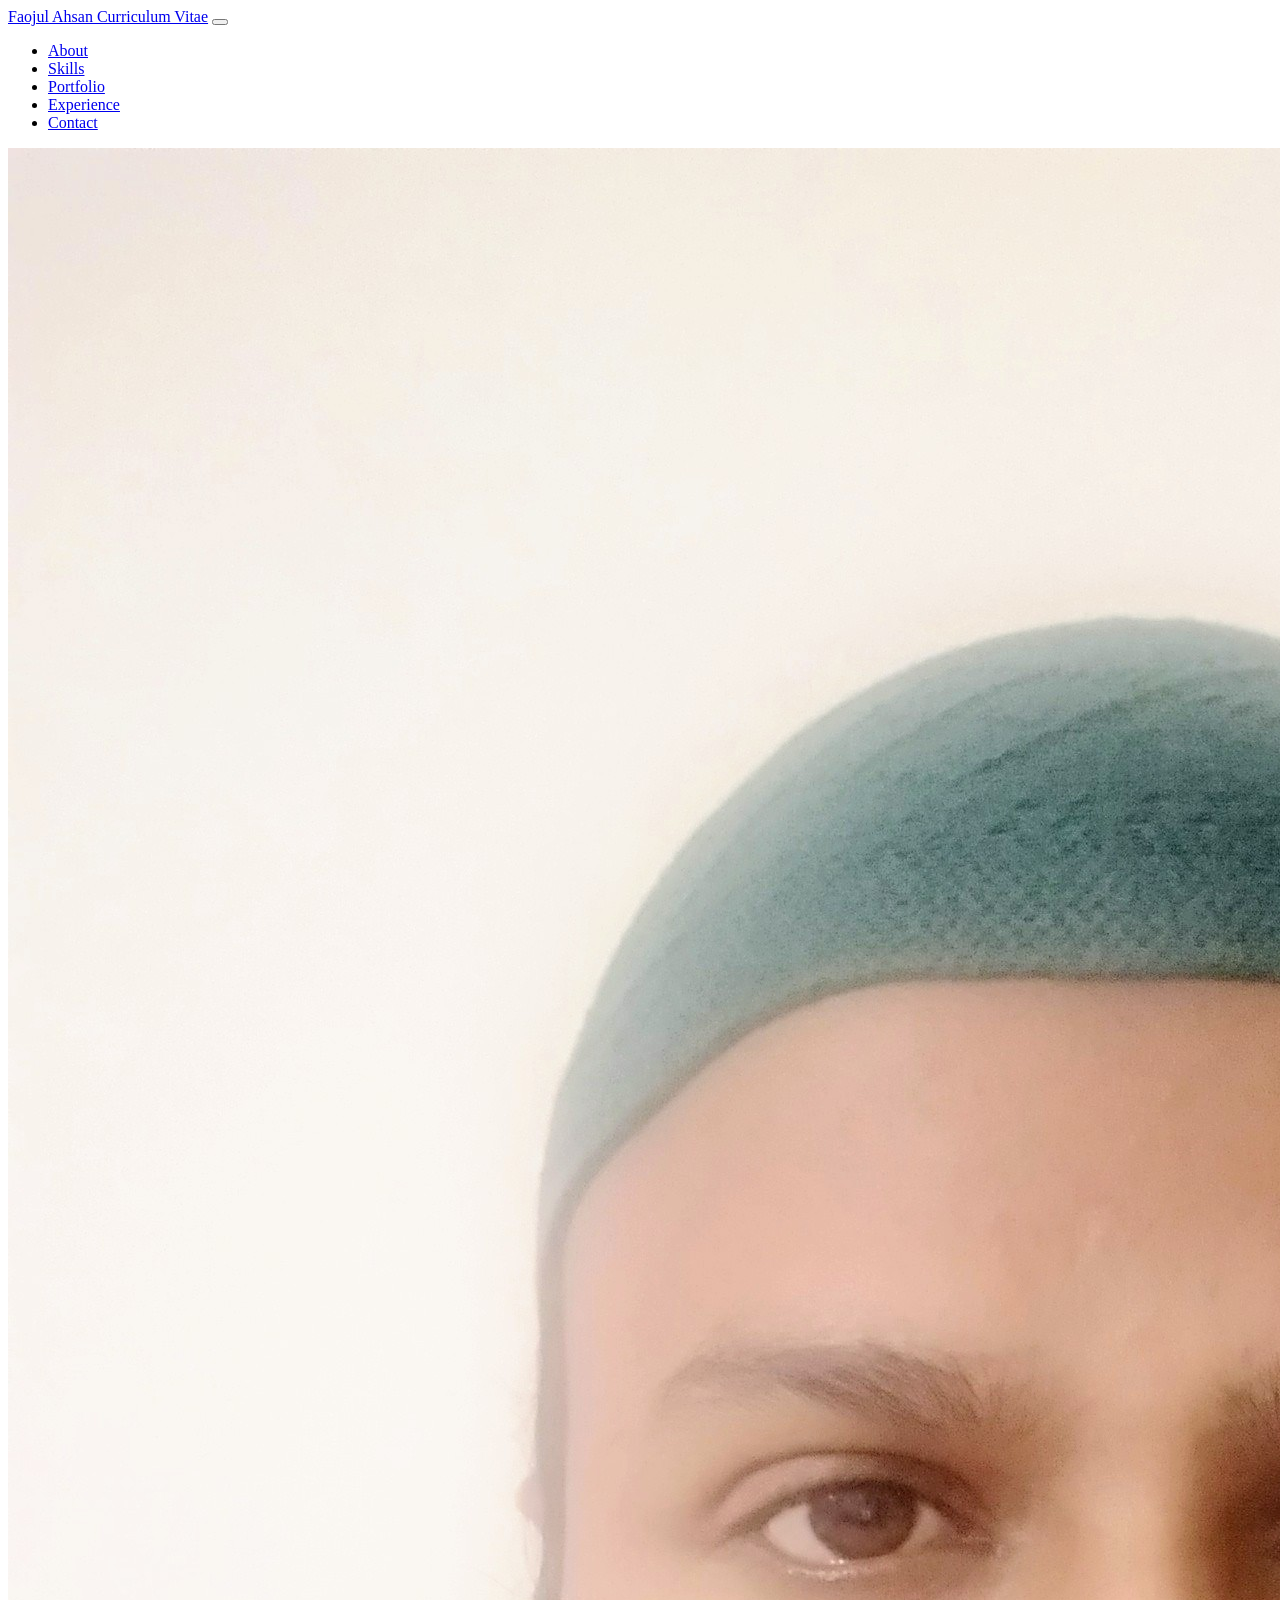
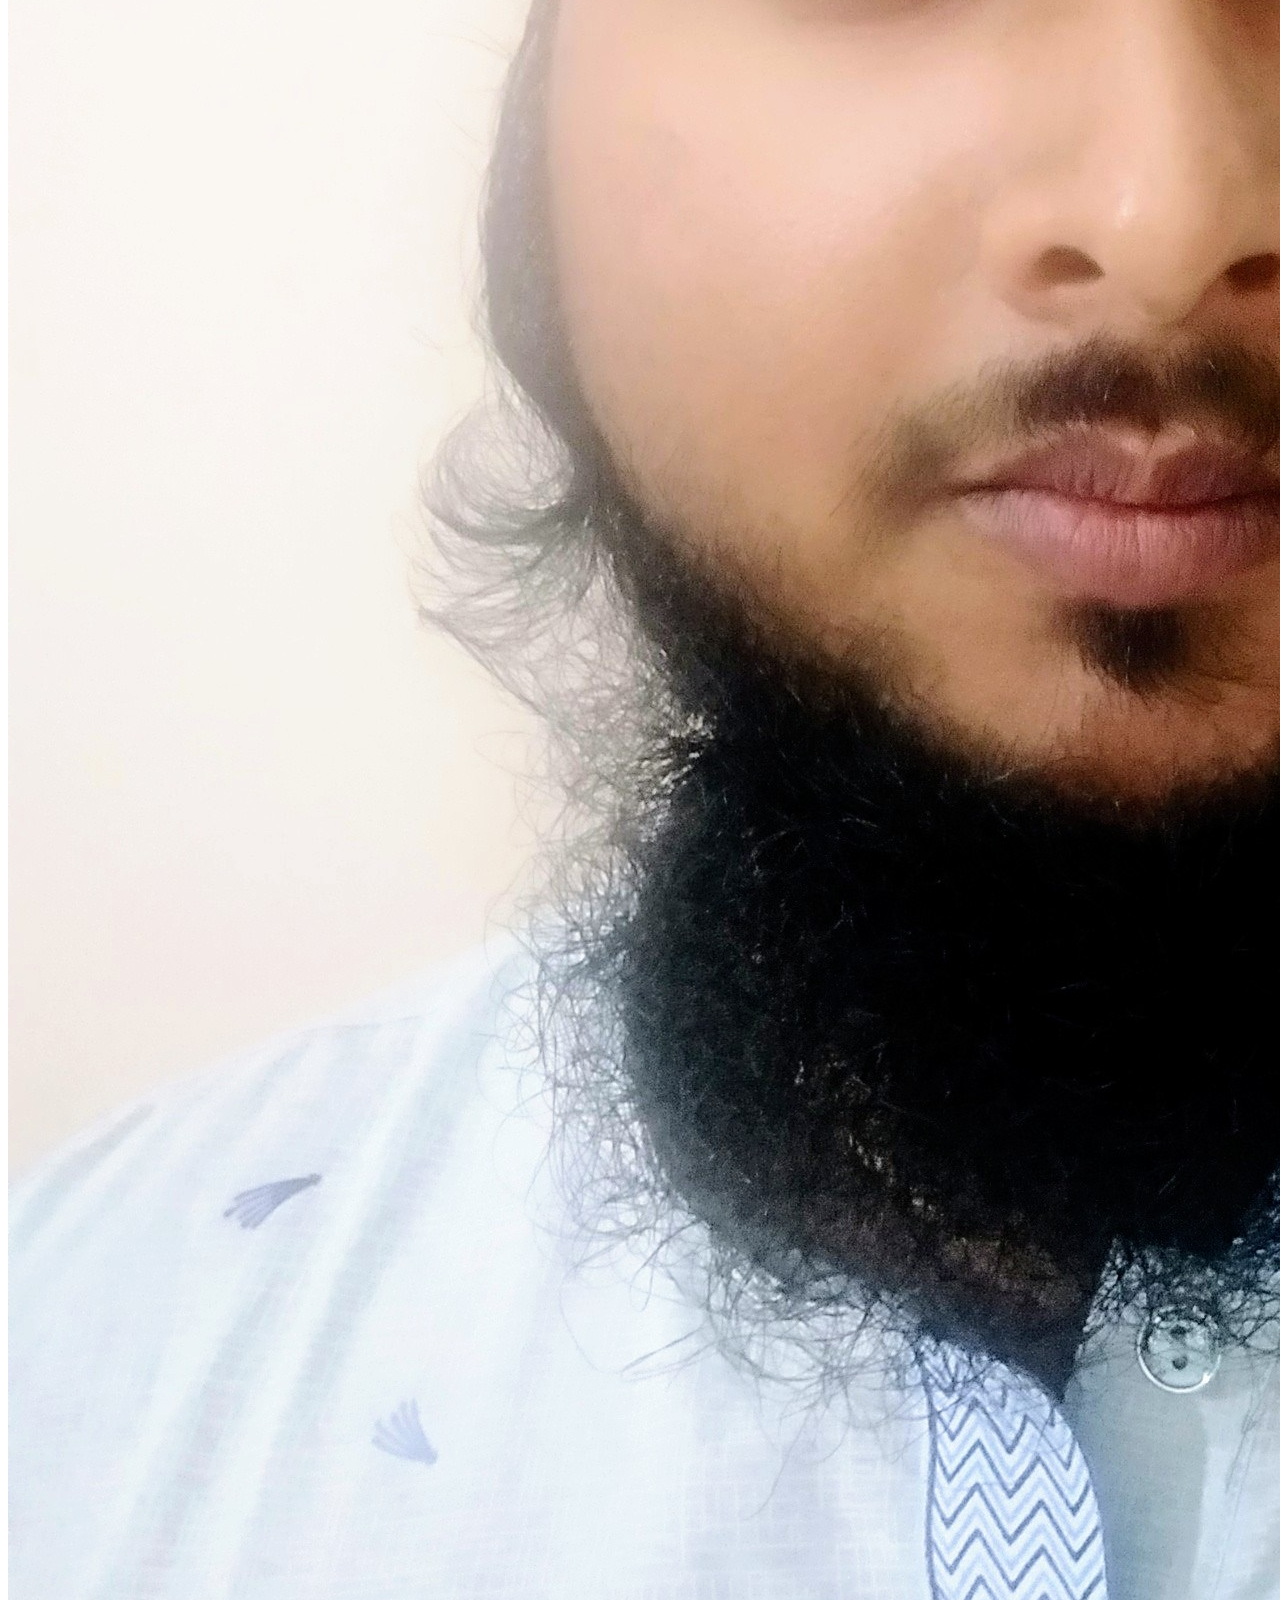
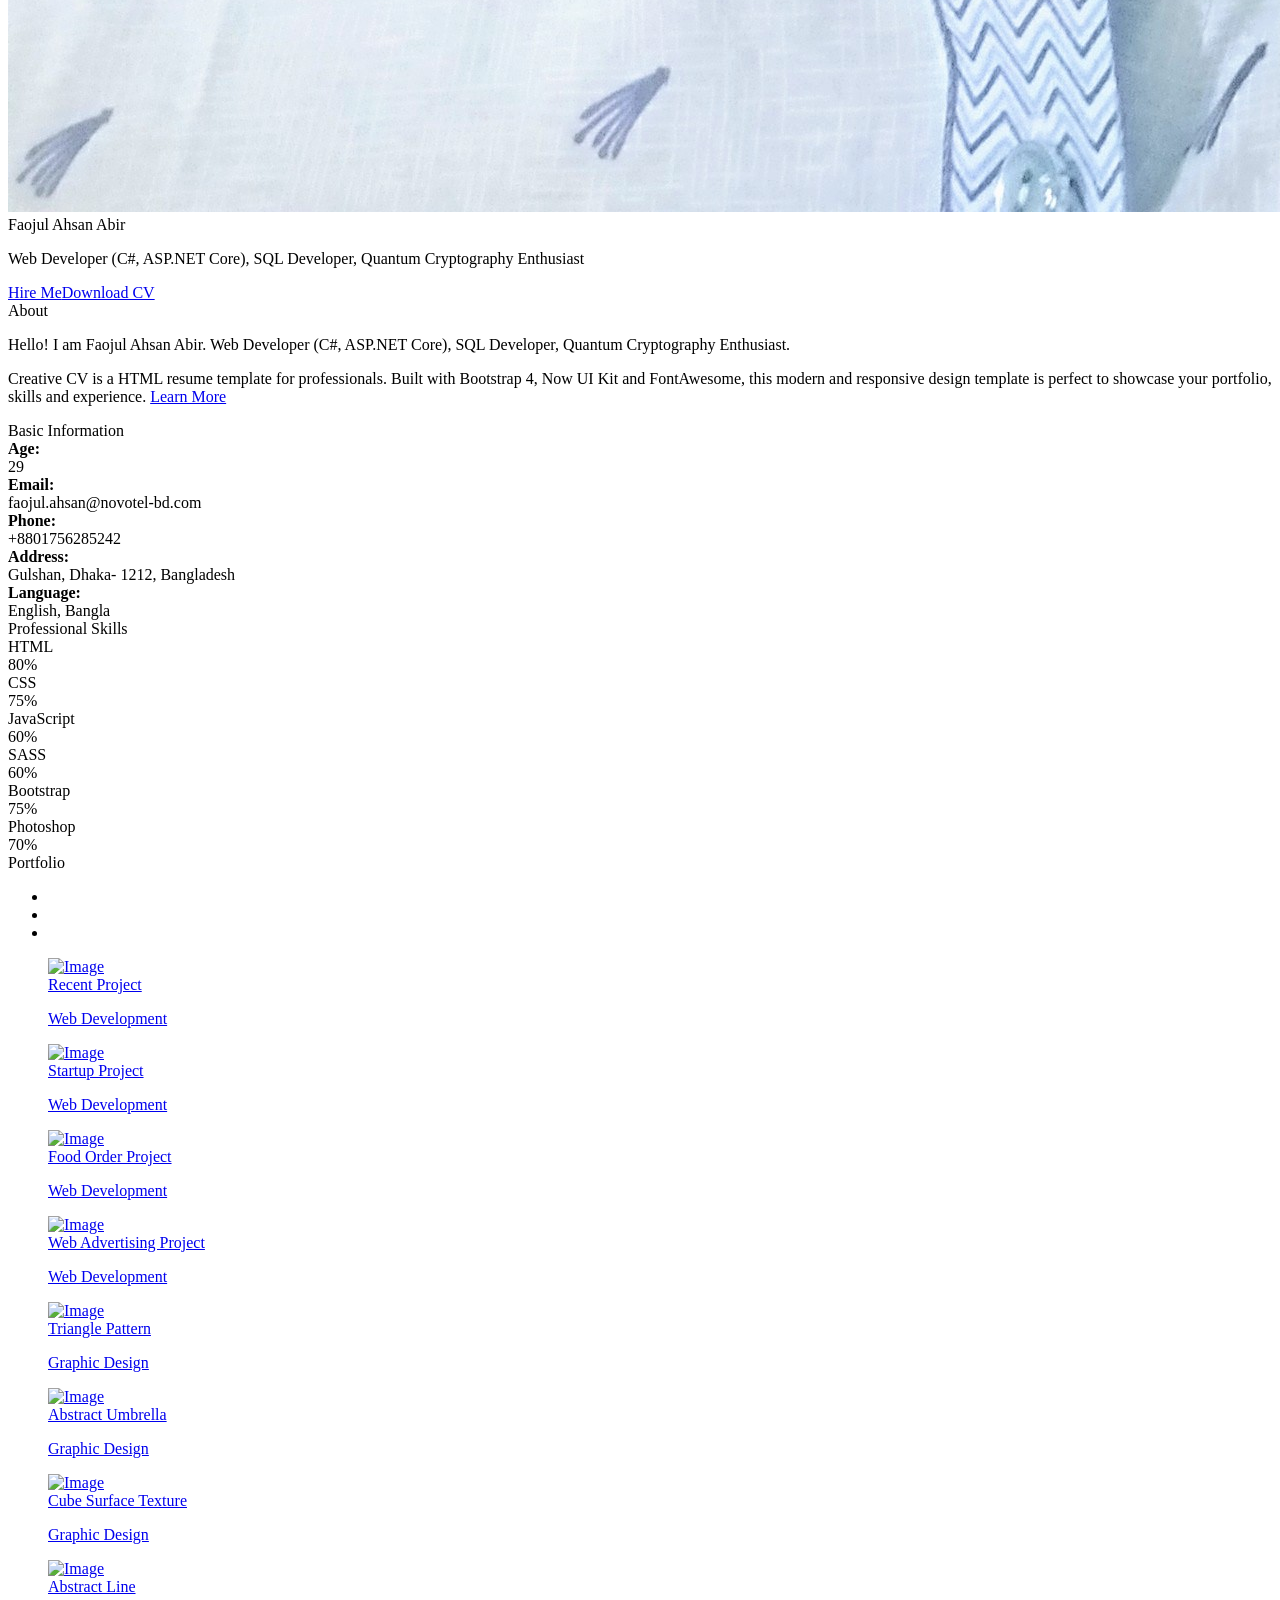
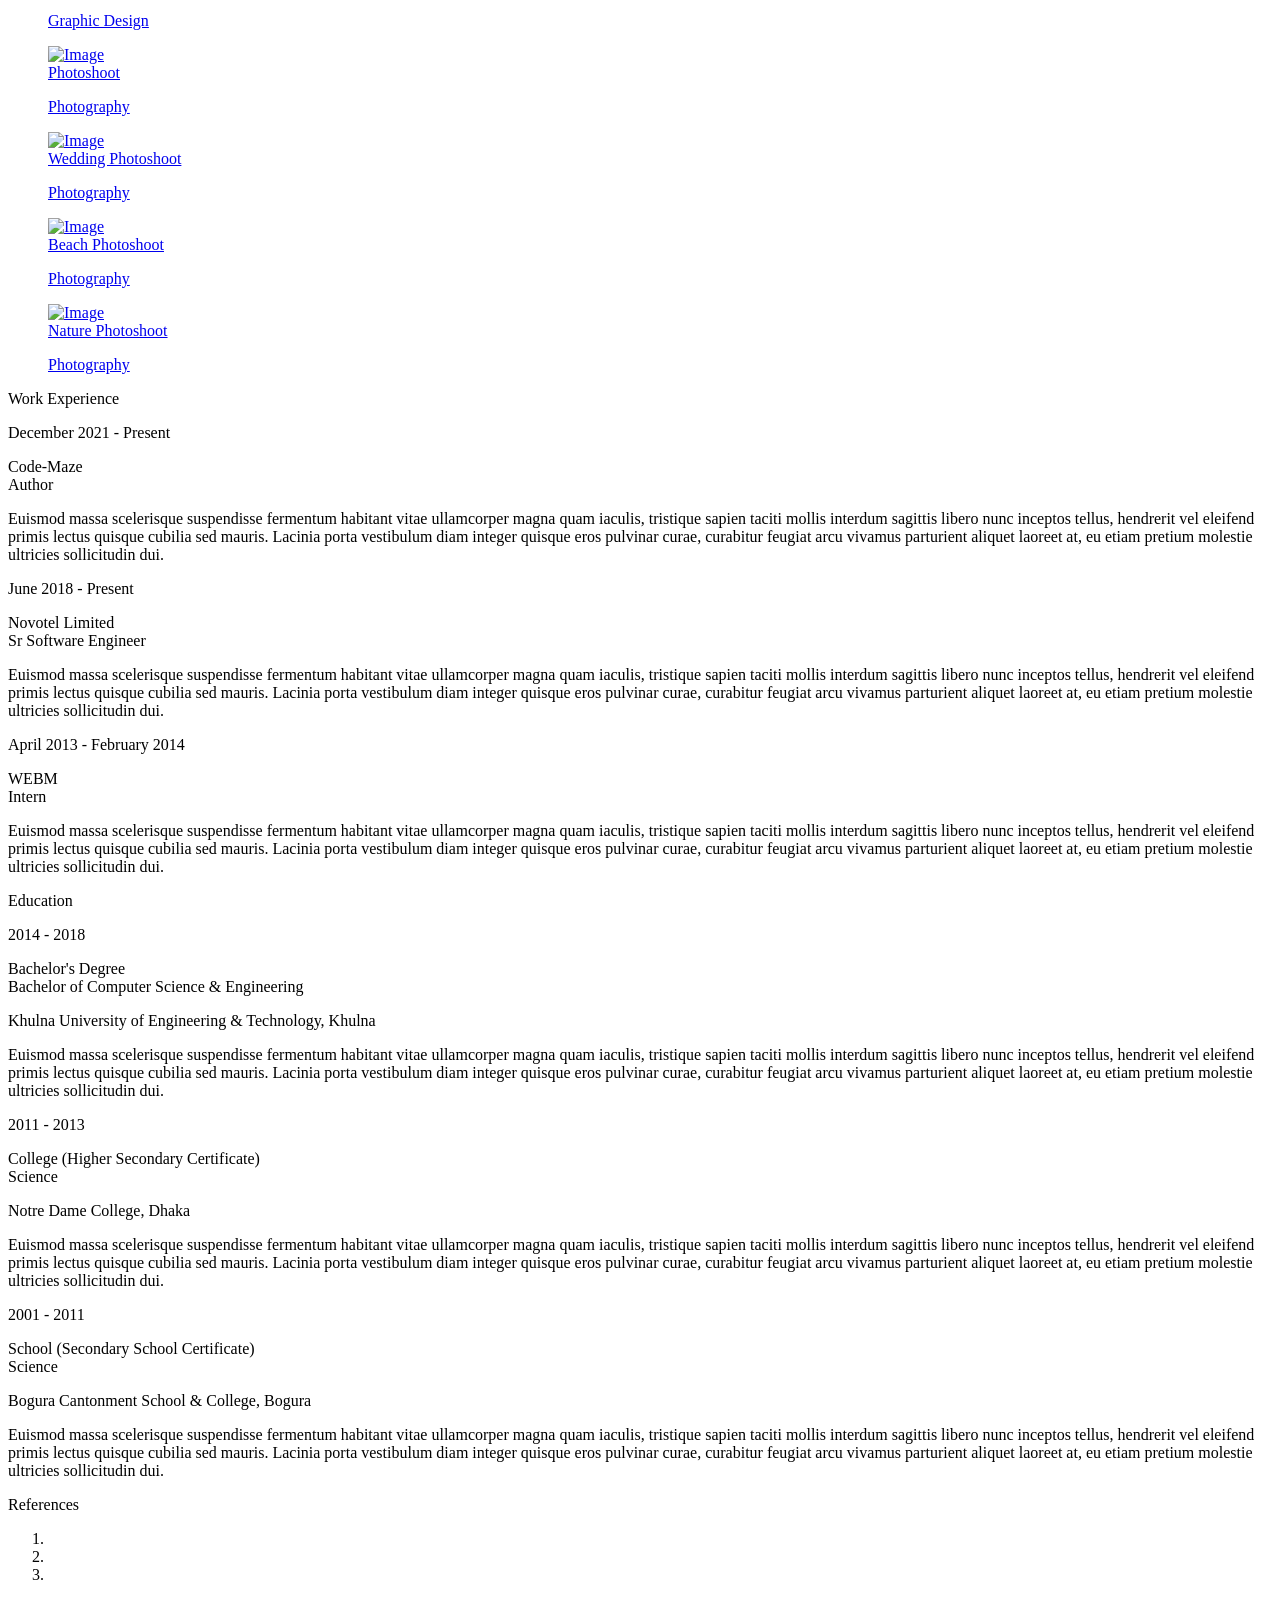
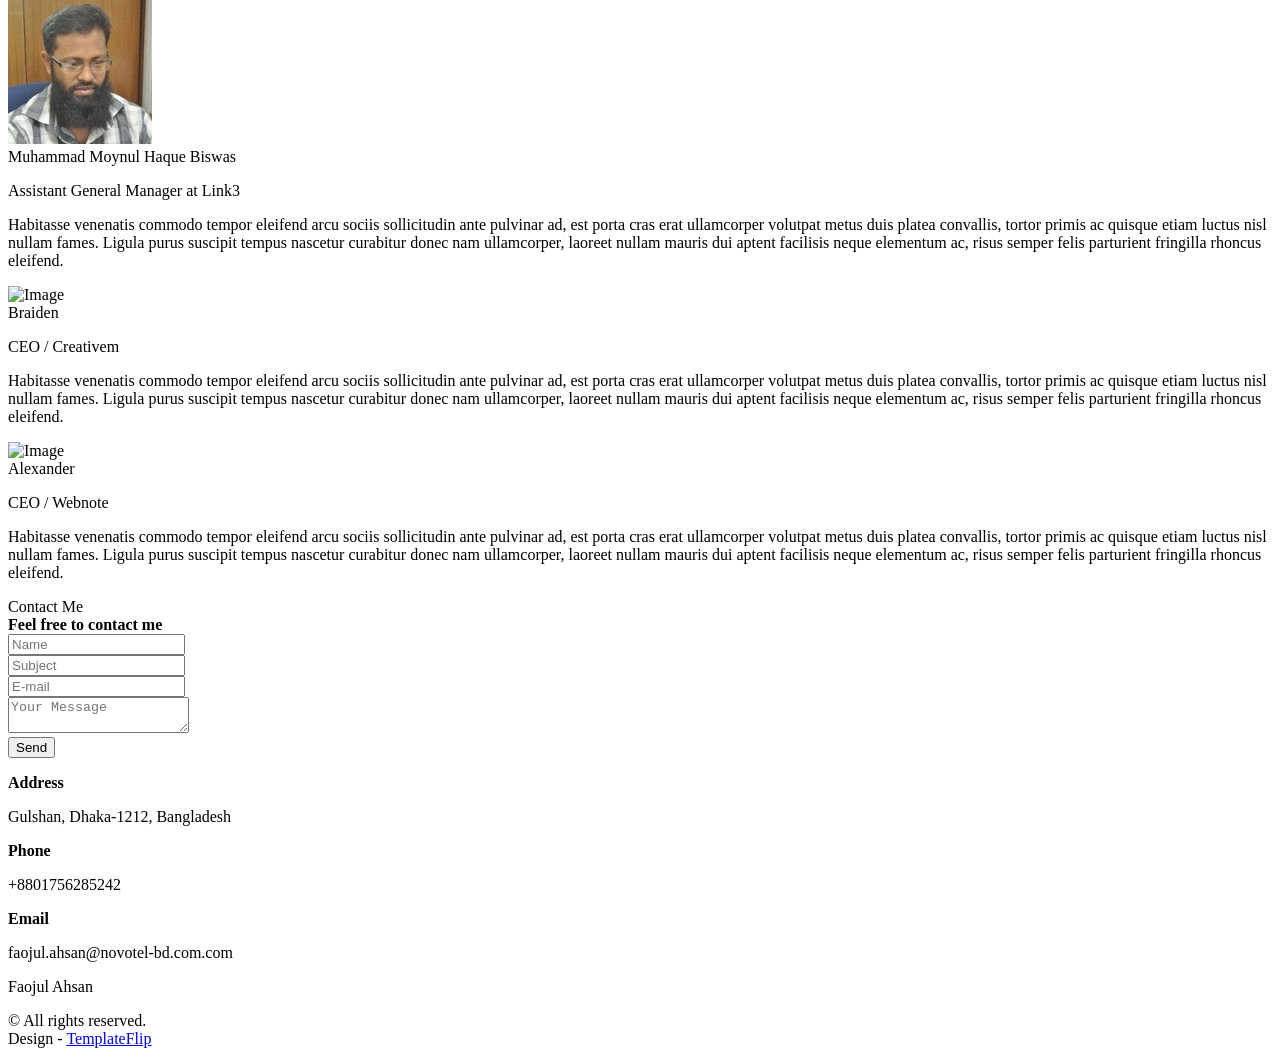
==== index.html @ daad3933 "initial Commit for portfolio" ====
<!DOCTYPE html>
<html lang="en-US">
  <head>
    <meta charset="UTF-8">
    <meta http-equiv="X-UA-Compatible" content="IE=edge">
    <meta name="viewport" content="width=device-width, initial-scale=1">
    <title>Creative CV</title>
    <link href="https://fonts.googleapis.com/css?family=Montserrat:400,700,200" rel="stylesheet">
    <link href="https://maxcdn.bootstrapcdn.com/font-awesome/latest/css/font-awesome.min.css" rel="stylesheet">
    <link href="css/aos.css?ver=1.1.0" rel="stylesheet">
    <link href="css/bootstrap.min.css?ver=1.1.0" rel="stylesheet">
    <link href="css/main.css?ver=1.1.0" rel="stylesheet">
    <noscript>
      <style type="text/css">
        [data-aos] {
            opacity: 1 !important;
            transform: translate(0) scale(1) !important;
        }
      </style>
    </noscript>
  </head>
  <body id="top">
    <header>
      <div class="profile-page sidebar-collapse">
        <nav class="navbar navbar-expand-lg fixed-top navbar-transparent bg-primary" color-on-scroll="400">
          <div class="container">
            <div class="navbar-translate"><a class="navbar-brand" href="#" rel="tooltip">Faojul Ahsan Curriculum Vitae</a>
              <button class="navbar-toggler navbar-toggler" type="button" data-toggle="collapse" data-target="#navigation" aria-controls="navigation" aria-expanded="false" aria-label="Toggle navigation"><span class="navbar-toggler-bar bar1"></span><span class="navbar-toggler-bar bar2"></span><span class="navbar-toggler-bar bar3"></span></button>
            </div>
            <div class="collapse navbar-collapse justify-content-end" id="navigation">
              <ul class="navbar-nav">
                <li class="nav-item"><a class="nav-link smooth-scroll" href="#about">About</a></li>
                <li class="nav-item"><a class="nav-link smooth-scroll" href="#skill">Skills</a></li>
                <li class="nav-item"><a class="nav-link smooth-scroll" href="#portfolio">Portfolio</a></li>
                <li class="nav-item"><a class="nav-link smooth-scroll" href="#experience">Experience</a></li>
                <li class="nav-item"><a class="nav-link smooth-scroll" href="#contact">Contact</a></li>
              </ul>
            </div>
          </div>
        </nav>
      </div>
    </header>
    <div class="page-content">
      <div>
<div class="profile-page">
  <div class="wrapper">
    <div class="page-header page-header-small" filter-color="green">
      <div class="page-header-image" data-parallax="true" style="background-image: url('images/cc-bg-1.jpg')"></div>
      <div class="container">
        <div class="content-center">
          <div class="cc-profile-image"><a href="#"><img src="images/FaojulAhsan.jpg" alt="Image"/></a></div>
          <div class="h2 title">Faojul Ahsan Abir</div>
          <p class="category text-white">Web Developer (C#, ASP.NET Core), SQL Developer, Quantum Cryptography Enthusiast</p><a class="btn btn-primary smooth-scroll mr-2" href="#contact" data-aos="zoom-in" data-aos-anchor="data-aos-anchor">Hire Me</a><a class="btn btn-primary" href="#" data-aos="zoom-in" data-aos-anchor="data-aos-anchor">Download CV</a>
        </div>
      </div>
      <div class="section">
        <div class="container">
          <div class="button-container"><a class="btn btn-default btn-round btn-lg btn-icon" href="#" rel="tooltip" title="Follow me on Facebook"><i class="fa fa-facebook"></i></a><a class="btn btn-default btn-round btn-lg btn-icon" href="#" rel="tooltip" title="Follow me on Twitter"><i class="fa fa-twitter"></i></a><a class="btn btn-default btn-round btn-lg btn-icon" href="#" rel="tooltip" title="Follow me on Google+"><i class="fa fa-google-plus"></i></a><a class="btn btn-default btn-round btn-lg btn-icon" href="#" rel="tooltip" title="Follow me on Instagram"><i class="fa fa-instagram"></i></a></div>
        </div>
      </div>
    </div>
  </div>
</div>
<div class="section" id="about">
  <div class="container">
    <div class="card" data-aos="fade-up" data-aos-offset="10">
      <div class="row">
        <div class="col-lg-6 col-md-12">
          <div class="card-body">
            <div class="h4 mt-0 title">About</div>
            <p>Hello! I am Faojul Ahsan Abir. Web Developer (C#, ASP.NET Core), SQL Developer, Quantum Cryptography Enthusiast.</p>
            <p>Creative CV is a HTML resume template for professionals. Built with Bootstrap 4, Now UI Kit and FontAwesome, this modern and responsive design template is perfect to showcase your portfolio, skills and experience. <a href="https://templateflip.com/templates/creative-cv/" target="_blank">Learn More</a></p>
          </div>
        </div>
        <div class="col-lg-6 col-md-12">
          <div class="card-body">
            <div class="h4 mt-0 title">Basic Information</div>
            <div class="row">
              <div class="col-sm-4"><strong class="text-uppercase">Age:</strong></div>
              <div class="col-sm-8">29</div>
            </div>
            <div class="row mt-3">
              <div class="col-sm-4"><strong class="text-uppercase">Email:</strong></div>
              <div class="col-sm-8">faojul.ahsan@novotel-bd.com</div>
            </div>
            <div class="row mt-3">
              <div class="col-sm-4"><strong class="text-uppercase">Phone:</strong></div>
              <div class="col-sm-8">+8801756285242</div>
            </div>
            <div class="row mt-3">
              <div class="col-sm-4"><strong class="text-uppercase">Address:</strong></div>
              <div class="col-sm-8">Gulshan, Dhaka- 1212, Bangladesh</div>
            </div>
            <div class="row mt-3">
              <div class="col-sm-4"><strong class="text-uppercase">Language:</strong></div>
              <div class="col-sm-8">English, Bangla</div>
            </div>
          </div>
        </div>
      </div>
    </div>
  </div>
</div>
<div class="section" id="skill">
  <div class="container">
    <div class="h4 text-center mb-4 title">Professional Skills</div>
    <div class="card" data-aos="fade-up" data-aos-anchor-placement="top-bottom">
      <div class="card-body">
        <div class="row">
          <div class="col-md-6">
            <div class="progress-container progress-primary"><span class="progress-badge">HTML</span>
              <div class="progress">
                <div class="progress-bar progress-bar-primary" data-aos="progress-full" data-aos-offset="10" data-aos-duration="2000" role="progressbar" aria-valuenow="60" aria-valuemin="0" aria-valuemax="100" style="width: 80%;"></div><span class="progress-value">80%</span>
              </div>
            </div>
          </div>
          <div class="col-md-6">
            <div class="progress-container progress-primary"><span class="progress-badge">CSS</span>
              <div class="progress">
                <div class="progress-bar progress-bar-primary" data-aos="progress-full" data-aos-offset="10" data-aos-duration="2000" role="progressbar" aria-valuenow="60" aria-valuemin="0" aria-valuemax="100" style="width: 75%;"></div><span class="progress-value">75%</span>
              </div>
            </div>
          </div>
        </div>
        <div class="row">
          <div class="col-md-6">
            <div class="progress-container progress-primary"><span class="progress-badge">JavaScript</span>
              <div class="progress">
                <div class="progress-bar progress-bar-primary" data-aos="progress-full" data-aos-offset="10" data-aos-duration="2000" role="progressbar" aria-valuenow="60" aria-valuemin="0" aria-valuemax="100" style="width: 60%;"></div><span class="progress-value">60%</span>
              </div>
            </div>
          </div>
          <div class="col-md-6">
            <div class="progress-container progress-primary"><span class="progress-badge">SASS</span>
              <div class="progress">
                <div class="progress-bar progress-bar-primary" data-aos="progress-full" data-aos-offset="10" data-aos-duration="2000" role="progressbar" aria-valuenow="60" aria-valuemin="0" aria-valuemax="100" style="width: 60%;"></div><span class="progress-value">60%</span>
              </div>
            </div>
          </div>
        </div>
        <div class="row">
          <div class="col-md-6">
            <div class="progress-container progress-primary"><span class="progress-badge">Bootstrap</span>
              <div class="progress">
                <div class="progress-bar progress-bar-primary" data-aos="progress-full" data-aos-offset="10" data-aos-duration="2000" role="progressbar" aria-valuenow="60" aria-valuemin="0" aria-valuemax="100" style="width: 75%;"></div><span class="progress-value">75%</span>
              </div>
            </div>
          </div>
          <div class="col-md-6">
            <div class="progress-container progress-primary"><span class="progress-badge">Photoshop</span>
              <div class="progress">
                <div class="progress-bar progress-bar-primary" data-aos="progress-full" data-aos-offset="10" data-aos-duration="2000" role="progressbar" aria-valuenow="60" aria-valuemin="0" aria-valuemax="100" style="width: 70%;"></div><span class="progress-value">70%</span>
              </div>
            </div>
          </div>
        </div>
      </div>
    </div>
  </div>
</div>
<div class="section" id="portfolio">
  <div class="container">
    <div class="row">
      <div class="col-md-6 ml-auto mr-auto">
        <div class="h4 text-center mb-4 title">Portfolio</div>
        <div class="nav-align-center">
          <ul class="nav nav-pills nav-pills-primary" role="tablist">
            <li class="nav-item"><a class="nav-link active" data-toggle="tab" href="#web-development" role="tablist"><i class="fa fa-laptop" aria-hidden="true"></i></a></li>
            <li class="nav-item"><a class="nav-link" data-toggle="tab" href="#graphic-design" role="tablist"><i class="fa fa-picture-o" aria-hidden="true"></i></a></li>
            <li class="nav-item"><a class="nav-link" data-toggle="tab" href="#Photography" role="tablist"><i class="fa fa-camera" aria-hidden="true"></i></a></li>
          </ul>
        </div>
      </div>
    </div>
    <div class="tab-content gallery mt-5">
      <div class="tab-pane active" id="web-development">
        <div class="ml-auto mr-auto">
          <div class="row">
            <div class="col-md-6">
              <div class="cc-porfolio-image img-raised" data-aos="fade-up" data-aos-anchor-placement="top-bottom"><a href="#web-development">
                  <figure class="cc-effect"><img src="images/project-1.jpg" alt="Image"/>
                    <figcaption>
                      <div class="h4">Recent Project</div>
                      <p>Web Development</p>
                    </figcaption>
                  </figure></a></div>
              <div class="cc-porfolio-image img-raised" data-aos="fade-up" data-aos-anchor-placement="top-bottom"><a href="#web-development">
                  <figure class="cc-effect"><img src="images/project-2.jpg" alt="Image"/>
                    <figcaption>
                      <div class="h4">Startup Project</div>
                      <p>Web Development</p>
                    </figcaption>
                  </figure></a></div>
            </div>
            <div class="col-md-6">
              <div class="cc-porfolio-image img-raised" data-aos="fade-up" data-aos-anchor-placement="top-bottom"><a href="#web-development">
                  <figure class="cc-effect"><img src="images/project-3.jpg" alt="Image"/>
                    <figcaption>
                      <div class="h4">Food Order Project</div>
                      <p>Web Development</p>
                    </figcaption>
                  </figure></a></div>
              <div class="cc-porfolio-image img-raised" data-aos="fade-up" data-aos-anchor-placement="top-bottom"><a href="#web-development">
                  <figure class="cc-effect"><img src="images/project-4.jpg" alt="Image"/>
                    <figcaption>
                      <div class="h4">Web Advertising Project</div>
                      <p>Web Development</p>
                    </figcaption>
                  </figure></a></div>
            </div>
          </div>
        </div>
      </div>
      <div class="tab-pane" id="graphic-design" role="tabpanel">
        <div class="ml-auto mr-auto">
          <div class="row">
            <div class="col-md-6">
              <div class="cc-porfolio-image img-raised" data-aos="fade-up" data-aos-anchor-placement="top-bottom"><a href="#graphic-design">
                  <figure class="cc-effect"><img src="images/graphic-design-1.jpg" alt="Image"/>
                    <figcaption>
                      <div class="h4">Triangle Pattern</div>
                      <p>Graphic Design</p>
                    </figcaption>
                  </figure></a></div>
              <div class="cc-porfolio-image img-raised" data-aos="fade-up" data-aos-anchor-placement="top-bottom"><a href="#graphic-design">
                  <figure class="cc-effect"><img src="images/graphic-design-2.jpg" alt="Image"/>
                    <figcaption>
                      <div class="h4">Abstract Umbrella</div>
                      <p>Graphic Design</p>
                    </figcaption>
                  </figure></a></div>
            </div>
            <div class="col-md-6">
              <div class="cc-porfolio-image img-raised" data-aos="fade-up" data-aos-anchor-placement="top-bottom"><a href="#graphic-design">
                  <figure class="cc-effect"><img src="images/graphic-design-3.jpg" alt="Image"/>
                    <figcaption>
                      <div class="h4">Cube Surface Texture</div>
                      <p>Graphic Design</p>
                    </figcaption>
                  </figure></a></div>
              <div class="cc-porfolio-image img-raised" data-aos="fade-up" data-aos-anchor-placement="top-bottom"><a href="#graphic-design">
                  <figure class="cc-effect"><img src="images/graphic-design-4.jpg" alt="Image"/>
                    <figcaption>
                      <div class="h4">Abstract Line</div>
                      <p>Graphic Design</p>
                    </figcaption>
                  </figure></a></div>
            </div>
          </div>
        </div>
      </div>
      <div class="tab-pane" id="Photography" role="tabpanel">
        <div class="ml-auto mr-auto">
          <div class="row">
            <div class="col-md-6">
              <div class="cc-porfolio-image img-raised" data-aos="fade-up" data-aos-anchor-placement="top-bottom"><a href="#Photography">
                  <figure class="cc-effect"><img src="images/photography-1.jpg" alt="Image"/>
                    <figcaption>
                      <div class="h4">Photoshoot</div>
                      <p>Photography</p>
                    </figcaption>
                  </figure></a></div>
              <div class="cc-porfolio-image img-raised" data-aos="fade-up" data-aos-anchor-placement="top-bottom"><a href="#Photography">
                  <figure class="cc-effect"><img src="images/photography-3.jpg" alt="Image"/>
                    <figcaption>
                      <div class="h4">Wedding Photoshoot</div>
                      <p>Photography</p>
                    </figcaption>
                  </figure></a></div>
            </div>
            <div class="col-md-6">
              <div class="cc-porfolio-image img-raised" data-aos="fade-up" data-aos-anchor-placement="top-bottom"><a href="#Photography">
                  <figure class="cc-effect"><img src="images/photography-2.jpg" alt="Image"/>
                    <figcaption>
                      <div class="h4">Beach Photoshoot</div>
                      <p>Photography</p>
                    </figcaption>
                  </figure></a></div>
              <div class="cc-porfolio-image img-raised" data-aos="fade-up" data-aos-anchor-placement="top-bottom"><a href="#Photography">
                  <figure class="cc-effect"><img src="images/photography-4.jpg" alt="Image"/>
                    <figcaption>
                      <div class="h4">Nature Photoshoot</div>
                      <p>Photography</p>
                    </figcaption>
                  </figure></a></div>
            </div>
          </div>
        </div>
      </div>
    </div>
  </div>
</div>
<div class="section" id="experience">
  <div class="container cc-experience">
    <div class="h4 text-center mb-4 title">Work Experience</div>
        <div class="card">
      <div class="row">
        <div class="col-md-3 bg-primary" data-aos="fade-right" data-aos-offset="50" data-aos-duration="500">
          <div class="card-body cc-experience-header">
            <p>December 2021 - Present</p>
            <div class="h5">Code-Maze</div>
          </div>
        </div>
        <div class="col-md-9" data-aos="fade-left" data-aos-offset="50" data-aos-duration="500">
          <div class="card-body">
            <div class="h5">Author</div>
            <p>Euismod massa scelerisque suspendisse fermentum habitant vitae ullamcorper magna quam iaculis, tristique sapien taciti mollis interdum sagittis libero nunc inceptos tellus, hendrerit vel eleifend primis lectus quisque cubilia sed mauris. Lacinia porta vestibulum diam integer quisque eros pulvinar curae, curabitur feugiat arcu vivamus parturient aliquet laoreet at, eu etiam pretium molestie ultricies sollicitudin dui.</p>
          </div>
        </div>
      </div>
    </div>
    <div class="card">
      <div class="row">
        <div class="col-md-3 bg-primary" data-aos="fade-right" data-aos-offset="50" data-aos-duration="500">
          <div class="card-body cc-experience-header">
            <p>June 2018 - Present</p>
            <div class="h5">Novotel Limited</div>
          </div>
        </div>
        <div class="col-md-9" data-aos="fade-left" data-aos-offset="50" data-aos-duration="500">
          <div class="card-body">
            <div class="h5">Sr Software Engineer</div>
            <p>Euismod massa scelerisque suspendisse fermentum habitant vitae ullamcorper magna quam iaculis, tristique sapien taciti mollis interdum sagittis libero nunc inceptos tellus, hendrerit vel eleifend primis lectus quisque cubilia sed mauris. Lacinia porta vestibulum diam integer quisque eros pulvinar curae, curabitur feugiat arcu vivamus parturient aliquet laoreet at, eu etiam pretium molestie ultricies sollicitudin dui.</p>
          </div>
        </div>
      </div>
    </div>
    <div class="card">
      <div class="row">
        <div class="col-md-3 bg-primary" data-aos="fade-right" data-aos-offset="50" data-aos-duration="500">
          <div class="card-body cc-experience-header">
            <p>April 2013 - February 2014</p>
            <div class="h5">WEBM</div>
          </div>
        </div>
        <div class="col-md-9" data-aos="fade-left" data-aos-offset="50" data-aos-duration="500">
          <div class="card-body">
            <div class="h5">Intern</div>
            <p>Euismod massa scelerisque suspendisse fermentum habitant vitae ullamcorper magna quam iaculis, tristique sapien taciti mollis interdum sagittis libero nunc inceptos tellus, hendrerit vel eleifend primis lectus quisque cubilia sed mauris. Lacinia porta vestibulum diam integer quisque eros pulvinar curae, curabitur feugiat arcu vivamus parturient aliquet laoreet at, eu etiam pretium molestie ultricies sollicitudin dui.</p>
          </div>
        </div>
      </div>
    </div>
  </div>
</div>
<div class="section">
  <div class="container cc-education">
    <div class="h4 text-center mb-4 title">Education</div>
    <!-- <div class="card">
      <div class="row">
        <div class="col-md-3 bg-primary" data-aos="fade-right" data-aos-offset="50" data-aos-duration="500">
          <div class="card-body cc-education-header">
            <p>2013 - 2015</p>
            <div class="h5">Master's Degree</div>
          </div>
        </div>
        <div class="col-md-9" data-aos="fade-left" data-aos-offset="50" data-aos-duration="500">
          <div class="card-body">
            <div class="h5">Master of Information Technology</div>
            <p class="category">University of Computer Science</p>
            <p>Euismod massa scelerisque suspendisse fermentum habitant vitae ullamcorper magna quam iaculis, tristique sapien taciti mollis interdum sagittis libero nunc inceptos tellus, hendrerit vel eleifend primis lectus quisque cubilia sed mauris. Lacinia porta vestibulum diam integer quisque eros pulvinar curae, curabitur feugiat arcu vivamus parturient aliquet laoreet at, eu etiam pretium molestie ultricies sollicitudin dui.</p>
          </div>
        </div>
      </div>
    </div> -->
    <div class="card">
      <div class="row">
        <div class="col-md-3 bg-primary" data-aos="fade-right" data-aos-offset="50" data-aos-duration="500">
          <div class="card-body cc-education-header">
            <p>2014 - 2018</p>
            <div class="h5">Bachelor's Degree</div>
          </div>
        </div>
        <div class="col-md-9" data-aos="fade-left" data-aos-offset="50" data-aos-duration="500">
          <div class="card-body">
            <div class="h5">Bachelor of Computer Science & Engineering</div>
            <p class="category">Khulna University of Engineering & Technology, Khulna</p>
            <p>Euismod massa scelerisque suspendisse fermentum habitant vitae ullamcorper magna quam iaculis, tristique sapien taciti mollis interdum sagittis libero nunc inceptos tellus, hendrerit vel eleifend primis lectus quisque cubilia sed mauris. Lacinia porta vestibulum diam integer quisque eros pulvinar curae, curabitur feugiat arcu vivamus parturient aliquet laoreet at, eu etiam pretium molestie ultricies sollicitudin dui.</p>
          </div>
        </div>
      </div>
    </div>
    <div class="card">
      <div class="row">
        <div class="col-md-3 bg-primary" data-aos="fade-right" data-aos-offset="50" data-aos-duration="500">
          <div class="card-body cc-education-header">
            <p>2011 - 2013</p>
            <div class="h5">College (Higher Secondary Certificate)</div>
          </div>
        </div>
        <div class="col-md-9" data-aos="fade-left" data-aos-offset="50" data-aos-duration="500">
          <div class="card-body">
            <div class="h5">Science</div>
            <p class="category">Notre Dame College, Dhaka</p>
            <p>Euismod massa scelerisque suspendisse fermentum habitant vitae ullamcorper magna quam iaculis, tristique sapien taciti mollis interdum sagittis libero nunc inceptos tellus, hendrerit vel eleifend primis lectus quisque cubilia sed mauris. Lacinia porta vestibulum diam integer quisque eros pulvinar curae, curabitur feugiat arcu vivamus parturient aliquet laoreet at, eu etiam pretium molestie ultricies sollicitudin dui.</p>
          </div>
        </div>
      </div>
    </div>
   <div class="card">
      <div class="row">
        <div class="col-md-3 bg-primary" data-aos="fade-right" data-aos-offset="50" data-aos-duration="500">
          <div class="card-body cc-education-header">
            <p>2001 - 2011</p>
            <div class="h5">School (Secondary School Certificate)</div>
          </div>
        </div>
        <div class="col-md-9" data-aos="fade-left" data-aos-offset="50" data-aos-duration="500">
          <div class="card-body">
            <div class="h5">Science</div>
            <p class="category">Bogura Cantonment School & College, Bogura</p>
            <p>Euismod massa scelerisque suspendisse fermentum habitant vitae ullamcorper magna quam iaculis, tristique sapien taciti mollis interdum sagittis libero nunc inceptos tellus, hendrerit vel eleifend primis lectus quisque cubilia sed mauris. Lacinia porta vestibulum diam integer quisque eros pulvinar curae, curabitur feugiat arcu vivamus parturient aliquet laoreet at, eu etiam pretium molestie ultricies sollicitudin dui.</p>
          </div>
        </div>
      </div>
    </div>
</div>
</div>
<div class="section" id="reference">
  <div class="container cc-reference">
    <div class="h4 mb-4 text-center title">References</div>
    <div class="card" data-aos="zoom-in">
      <div class="carousel slide" id="cc-Indicators" data-ride="carousel">
        <ol class="carousel-indicators">
          <li class="active" data-target="#cc-Indicators" data-slide-to="0"></li>
          <li data-target="#cc-Indicators" data-slide-to="1"></li>
          <li data-target="#cc-Indicators" data-slide-to="2"></li>
        </ol>
        <div class="carousel-inner">
          <div class="carousel-item active">
            <div class="row">
              <div class="col-lg-2 col-md-3 cc-reference-header"><img src="images/moynulHaque.jpg" alt="Image"/>
                <div class="h5 pt-2">Muhammad Moynul Haque Biswas</div>
                <p class="category">Assistant General Manager at Link3</p>
              </div>
              <div class="col-lg-10 col-md-9">
                <p> Habitasse venenatis commodo tempor eleifend arcu sociis sollicitudin ante pulvinar ad, est porta cras erat ullamcorper volutpat metus duis platea convallis, tortor primis ac quisque etiam luctus nisl nullam fames. Ligula purus suscipit tempus nascetur curabitur donec nam ullamcorper, laoreet nullam mauris dui aptent facilisis neque elementum ac, risus semper felis parturient fringilla rhoncus eleifend.</p>
              </div>
            </div>
          </div>
          <div class="carousel-item">
            <div class="row">
              <div class="col-lg-2 col-md-3 cc-reference-header"><img src="images/reference-image-2.jpg" alt="Image"/>
                <div class="h5 pt-2">Braiden</div>
                <p class="category">CEO / Creativem</p>
              </div>
              <div class="col-lg-10 col-md-9">
                <p> Habitasse venenatis commodo tempor eleifend arcu sociis sollicitudin ante pulvinar ad, est porta cras erat ullamcorper volutpat metus duis platea convallis, tortor primis ac quisque etiam luctus nisl nullam fames. Ligula purus suscipit tempus nascetur curabitur donec nam ullamcorper, laoreet nullam mauris dui aptent facilisis neque elementum ac, risus semper felis parturient fringilla rhoncus eleifend.</p>
              </div>
            </div>
          </div>
          <div class="carousel-item">
            <div class="row">
              <div class="col-lg-2 col-md-3 cc-reference-header"><img src="images/reference-image-3.jpg" alt="Image"/>
                <div class="h5 pt-2">Alexander</div>
                <p class="category">CEO / Webnote</p>
              </div>
              <div class="col-lg-10 col-md-9">
                <p> Habitasse venenatis commodo tempor eleifend arcu sociis sollicitudin ante pulvinar ad, est porta cras erat ullamcorper volutpat metus duis platea convallis, tortor primis ac quisque etiam luctus nisl nullam fames. Ligula purus suscipit tempus nascetur curabitur donec nam ullamcorper, laoreet nullam mauris dui aptent facilisis neque elementum ac, risus semper felis parturient fringilla rhoncus eleifend.</p>
              </div>
            </div>
          </div>
        </div>
      </div>
    </div>
  </div>
</div>
<div class="section" id="contact">
  <div class="cc-contact-information" style="background-image: url('images/staticmap.png')">
    <div class="container">
      <div class="cc-contact">
        <div class="row">
          <div class="col-md-9">
            <div class="card mb-0" data-aos="zoom-in">
              <div class="h4 text-center title">Contact Me</div>
              <div class="row">
                <div class="col-md-6">
                  <div class="card-body">
                    <form action="https://formspree.io/faojul.ahsan@novotel-bd.com" method="POST">
                      <div class="p pb-3"><strong>Feel free to contact me </strong></div>
                      <div class="row mb-3">
                        <div class="col">
                          <div class="input-group"><span class="input-group-addon"><i class="fa fa-user-circle"></i></span>
                            <input class="form-control" type="text" name="name" placeholder="Name" required="required"/>
                          </div>
                        </div>
                      </div>
                      <div class="row mb-3">
                        <div class="col">
                          <div class="input-group"><span class="input-group-addon"><i class="fa fa-file-text"></i></span>
                            <input class="form-control" type="text" name="Subject" placeholder="Subject" required="required"/>
                          </div>
                        </div>
                      </div>
                      <div class="row mb-3">
                        <div class="col">
                          <div class="input-group"><span class="input-group-addon"><i class="fa fa-envelope"></i></span>
                            <input class="form-control" type="email" name="_replyto" placeholder="E-mail" required="required"/>
                          </div>
                        </div>
                      </div>
                      <div class="row mb-3">
                        <div class="col">
                          <div class="form-group">
                            <textarea class="form-control" name="message" placeholder="Your Message" required="required"></textarea>
                          </div>
                        </div>
                      </div>
                      <div class="row">
                        <div class="col">
                          <button class="btn btn-primary" type="submit">Send</button>
                        </div>
                      </div>
                    </form>
                  </div>
                </div>
                <div class="col-md-6">
                  <div class="card-body">
                    <p class="mb-0"><strong>Address </strong></p>
                    <p class="pb-2">Gulshan, Dhaka-1212, Bangladesh</p>
                    <p class="mb-0"><strong>Phone</strong></p>
                    <p class="pb-2">+8801756285242</p>
                    <p class="mb-0"><strong>Email</strong></p>
                    <p>faojul.ahsan@novotel-bd.com.com</p>
                  </div>
                </div>
              </div>
            </div>
          </div>
        </div>
      </div>
    </div>
  </div>
</div></div>
    </div>
    <footer class="footer">
      <div class="container text-center"><a class="cc-facebook btn btn-link" href="#"><i class="fa fa-facebook fa-2x " aria-hidden="true"></i></a><a class="cc-twitter btn btn-link " href="#"><i class="fa fa-twitter fa-2x " aria-hidden="true"></i></a><a class="cc-google-plus btn btn-link" href="#"><i class="fa fa-google-plus fa-2x" aria-hidden="true"></i></a><a class="cc-instagram btn btn-link" href="#"><i class="fa fa-instagram fa-2x " aria-hidden="true"></i></a></div>
      <div class="h4 title text-center">Faojul Ahsan</div>
      <div class="text-center text-muted">
        <p>&copy; All rights reserved.<br>Design - <a class="credit" href="https://templateflip.com" target="_blank">TemplateFlip</a></p>
      </div>
    </footer>
    <script src="js/core/jquery.3.2.1.min.js?ver=1.1.0"></script>
    <script src="js/core/popper.min.js?ver=1.1.0"></script>
    <script src="js/core/bootstrap.min.js?ver=1.1.0"></script>
    <script src="js/now-ui-kit.js?ver=1.1.0"></script>
    <script src="js/aos.js?ver=1.1.0"></script>
    <script src="scripts/main.js?ver=1.1.0"></script>
  </body>
</html>
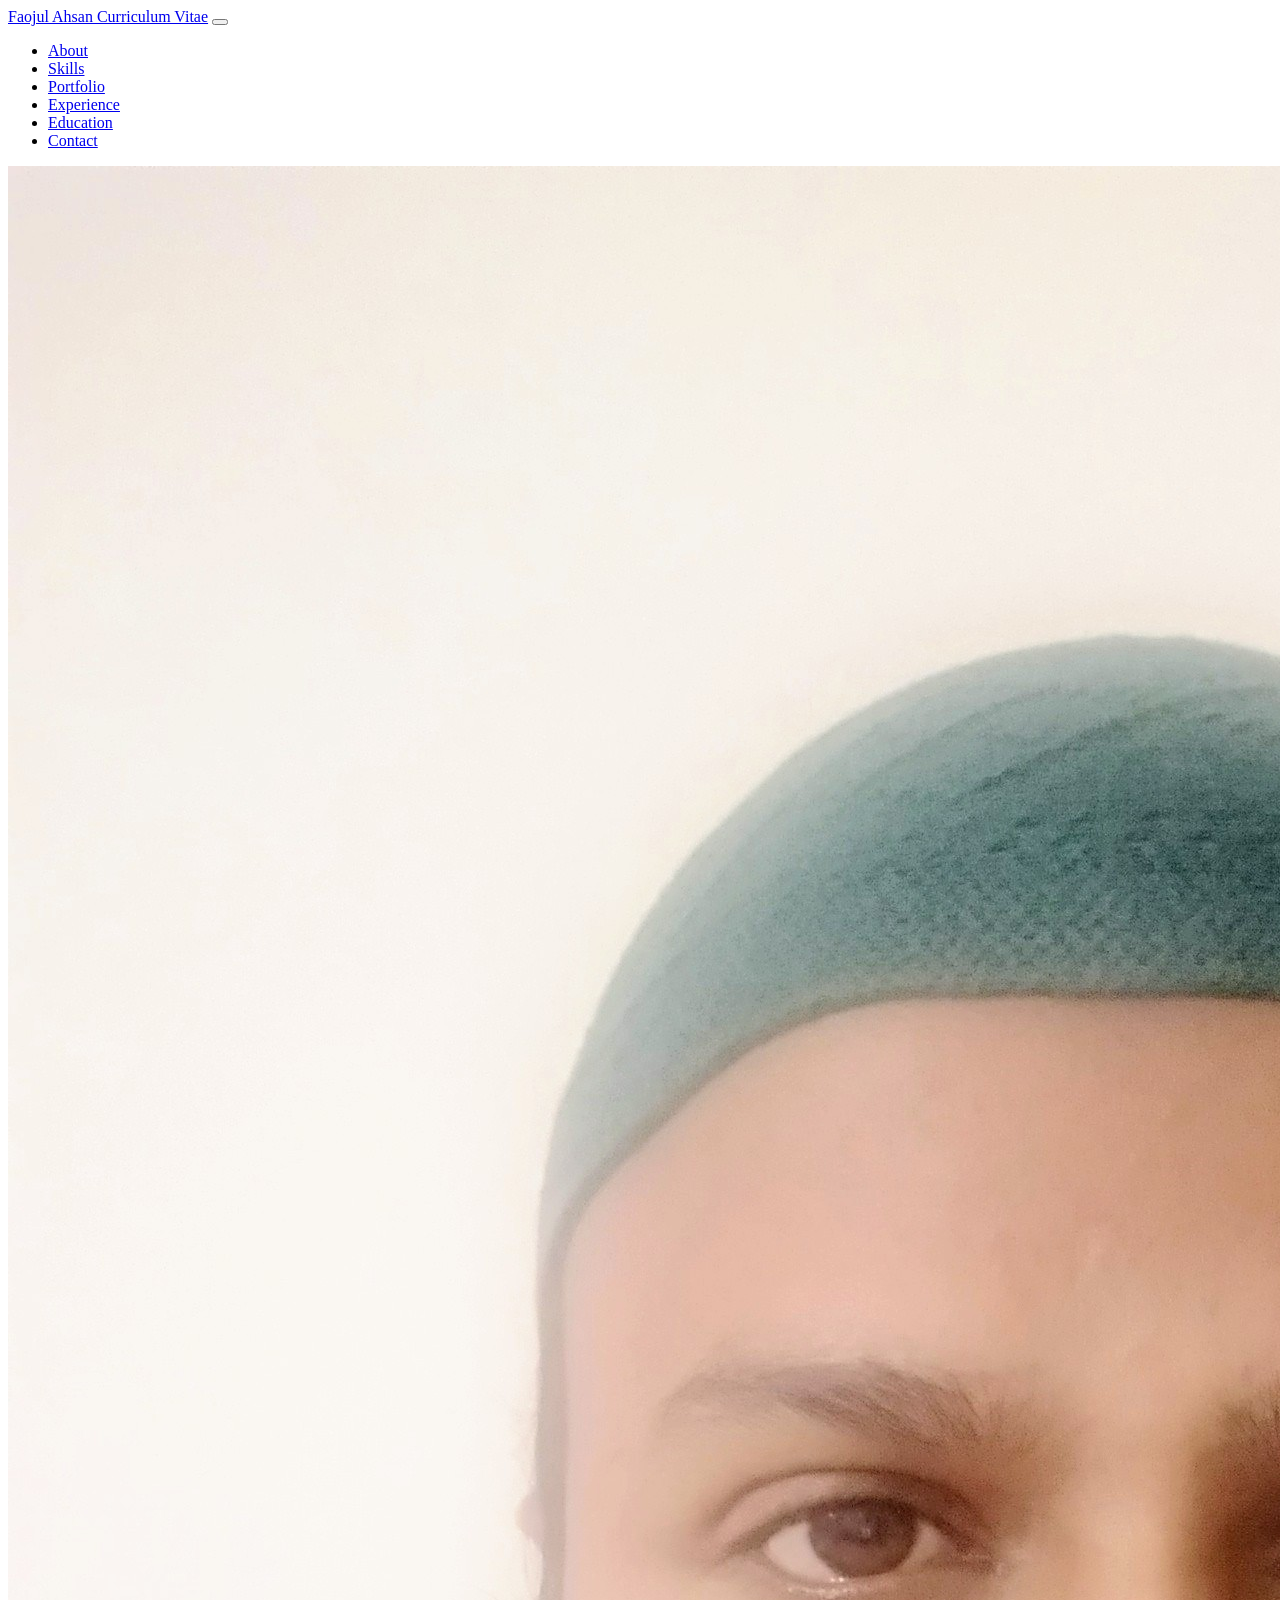
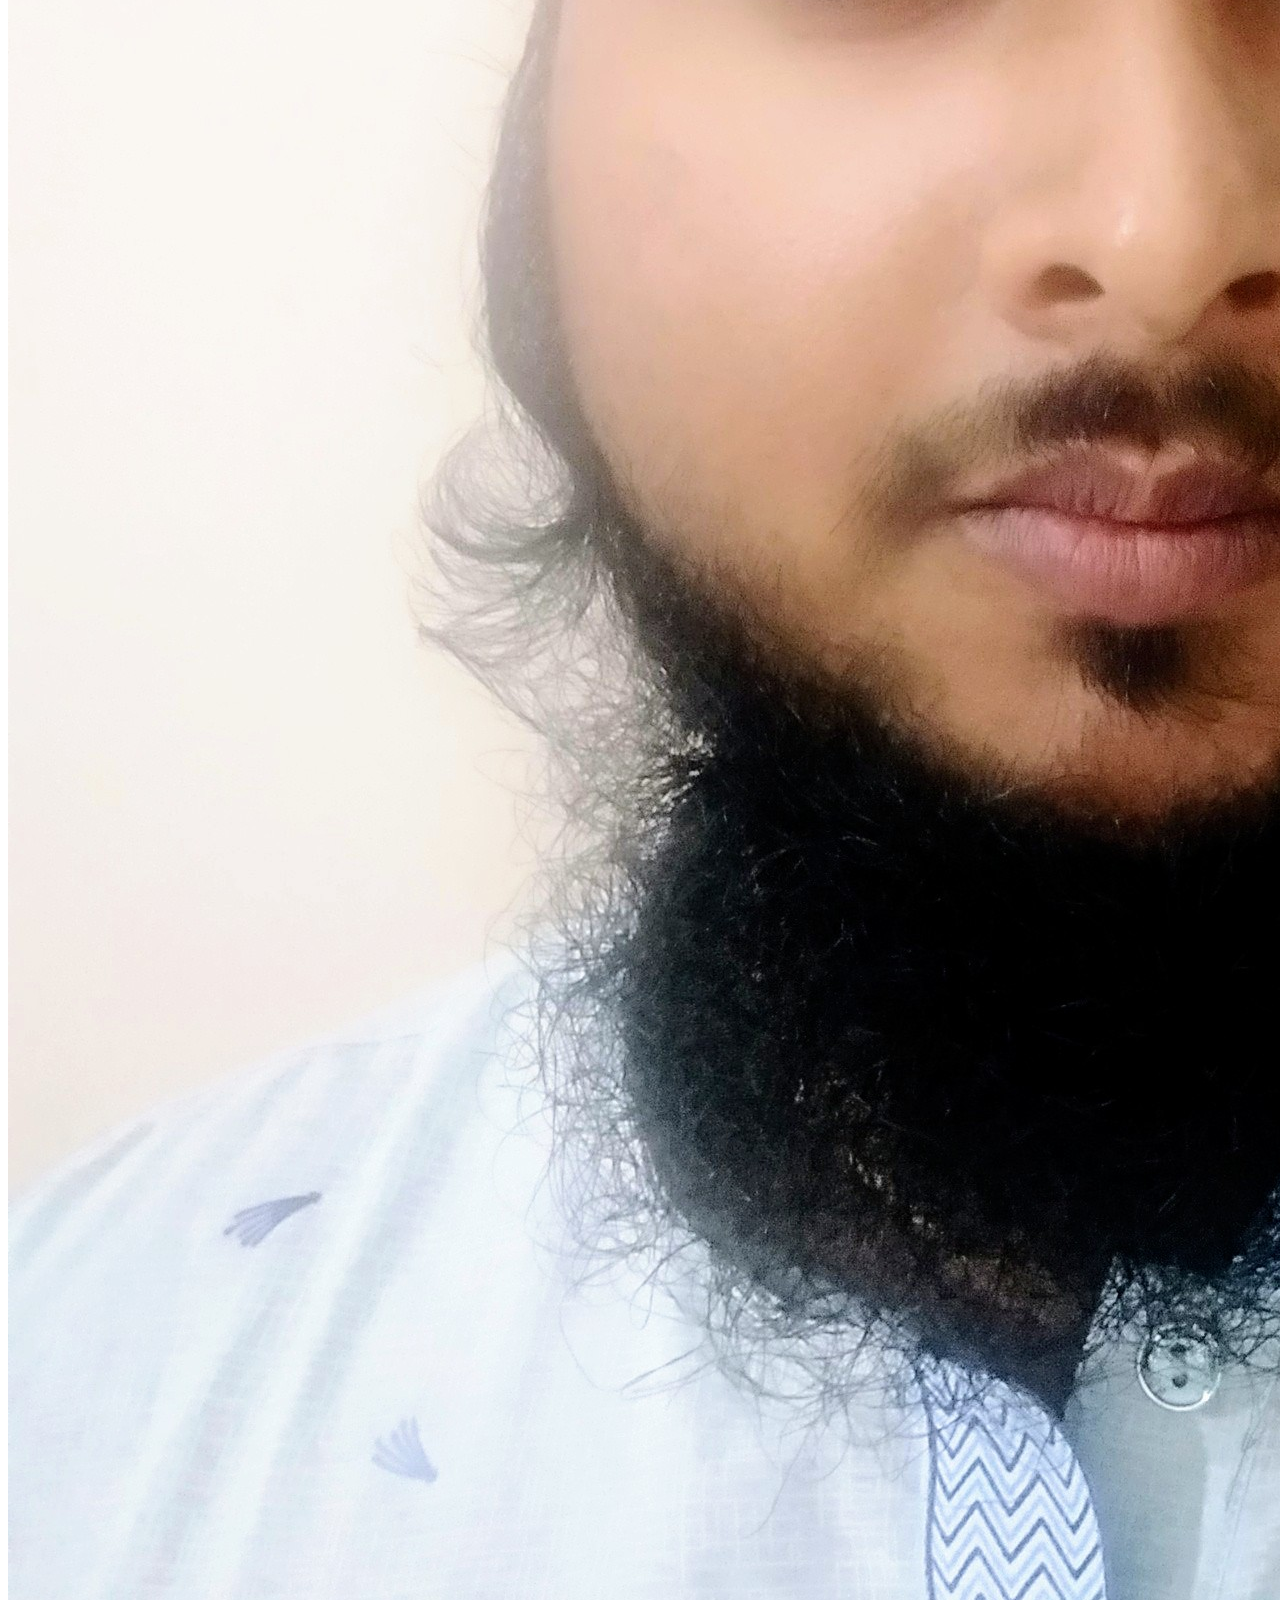
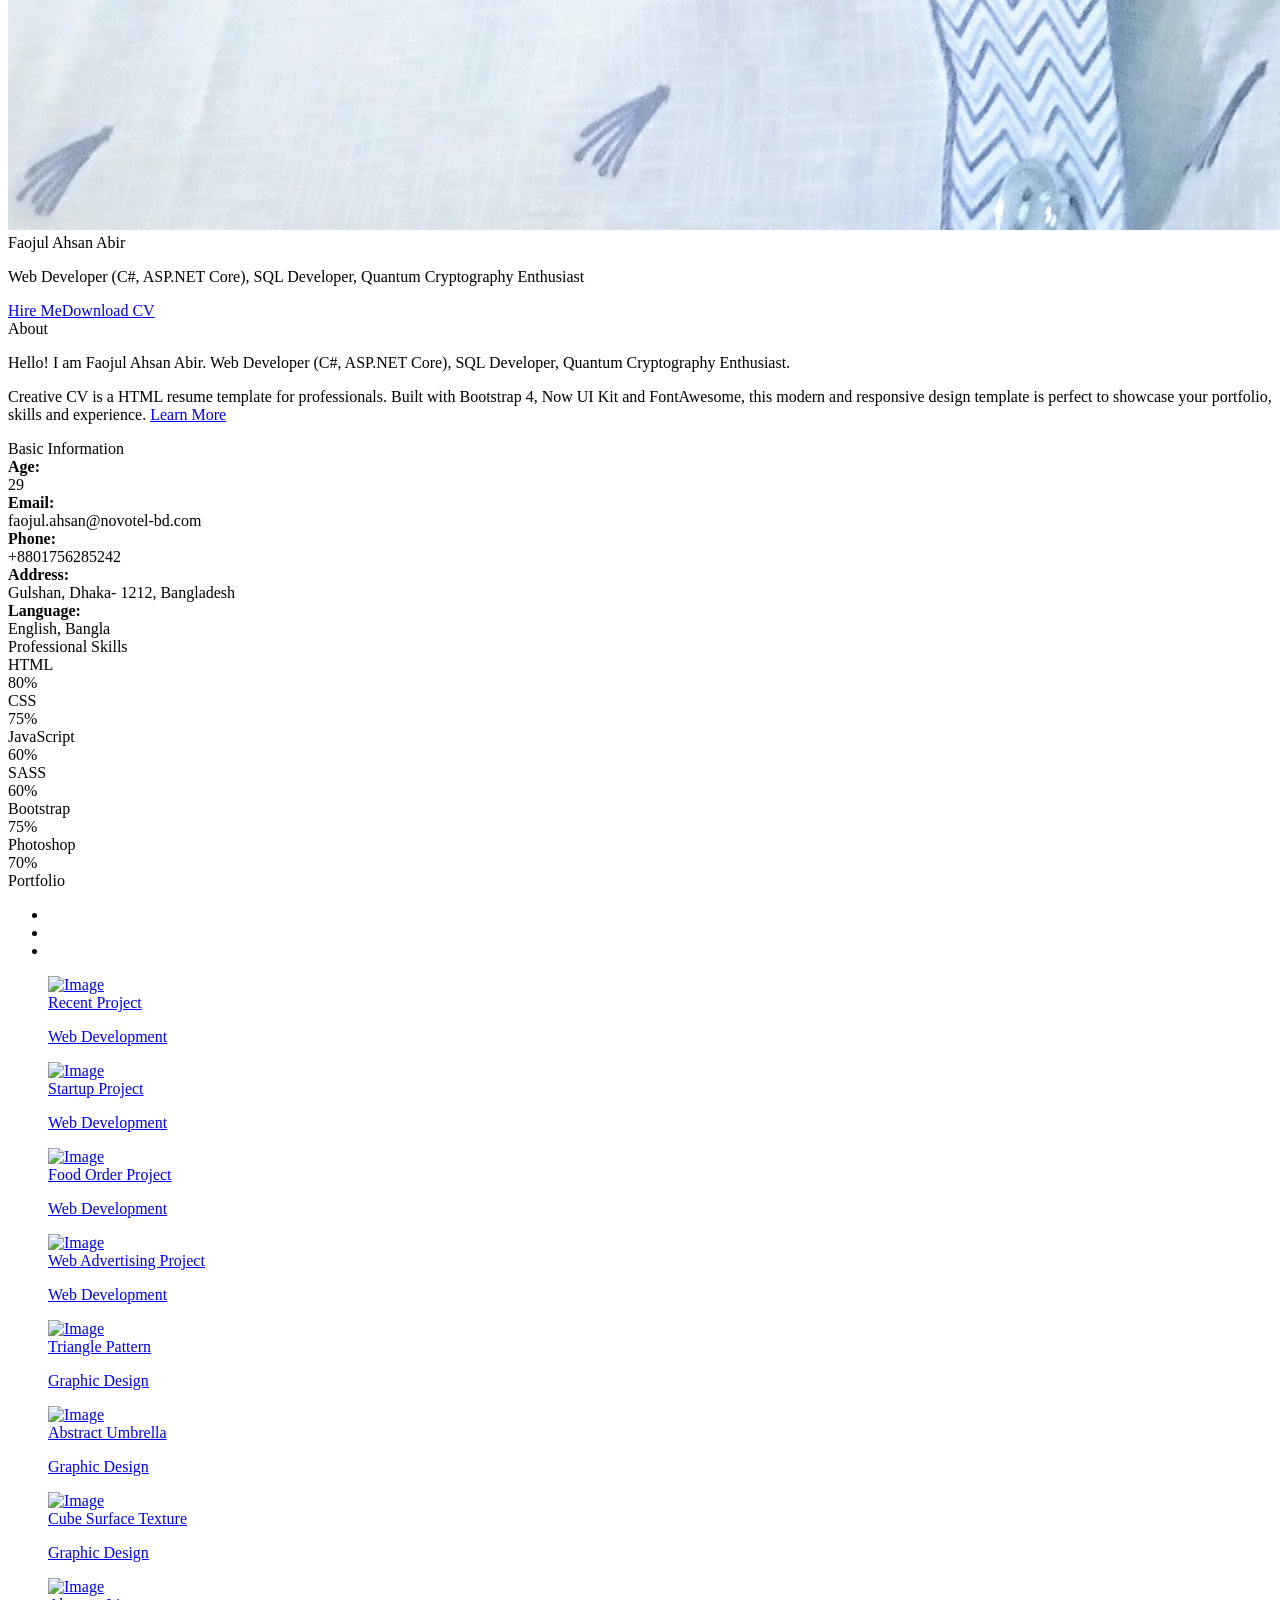
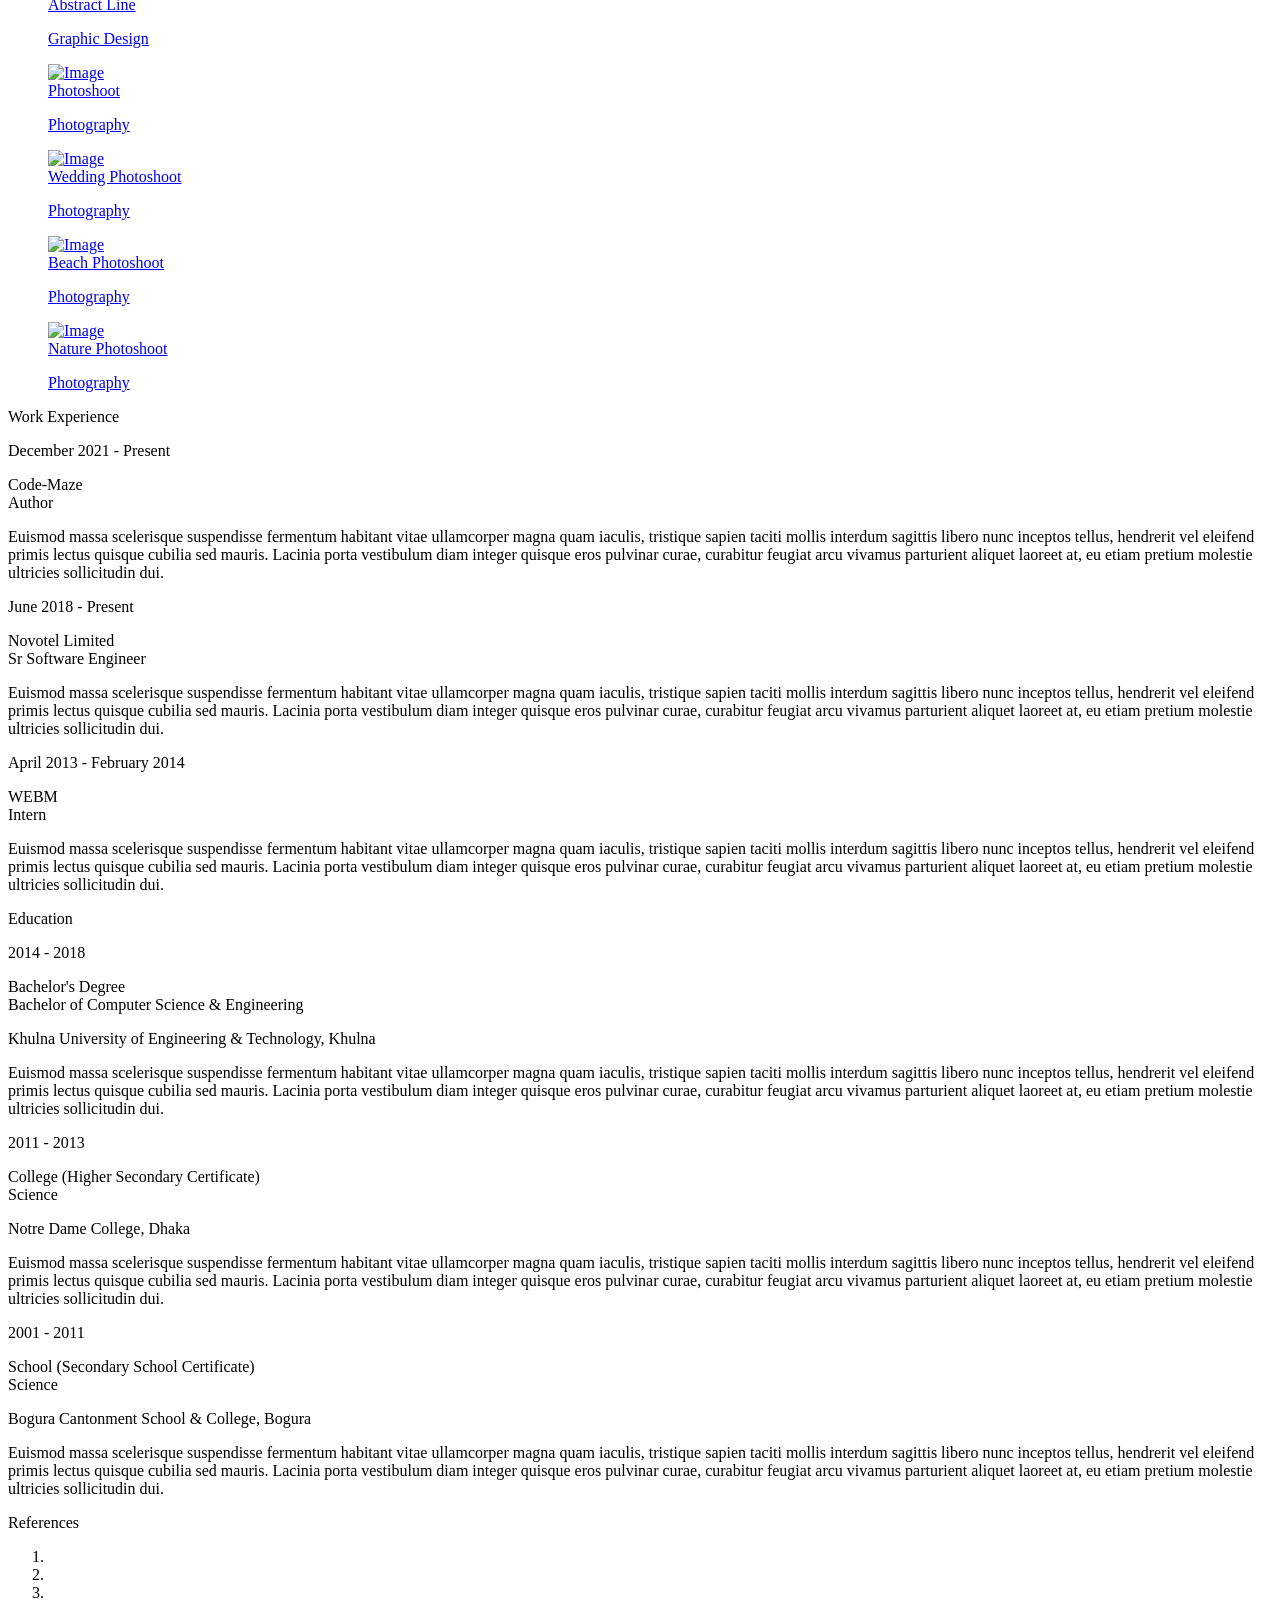
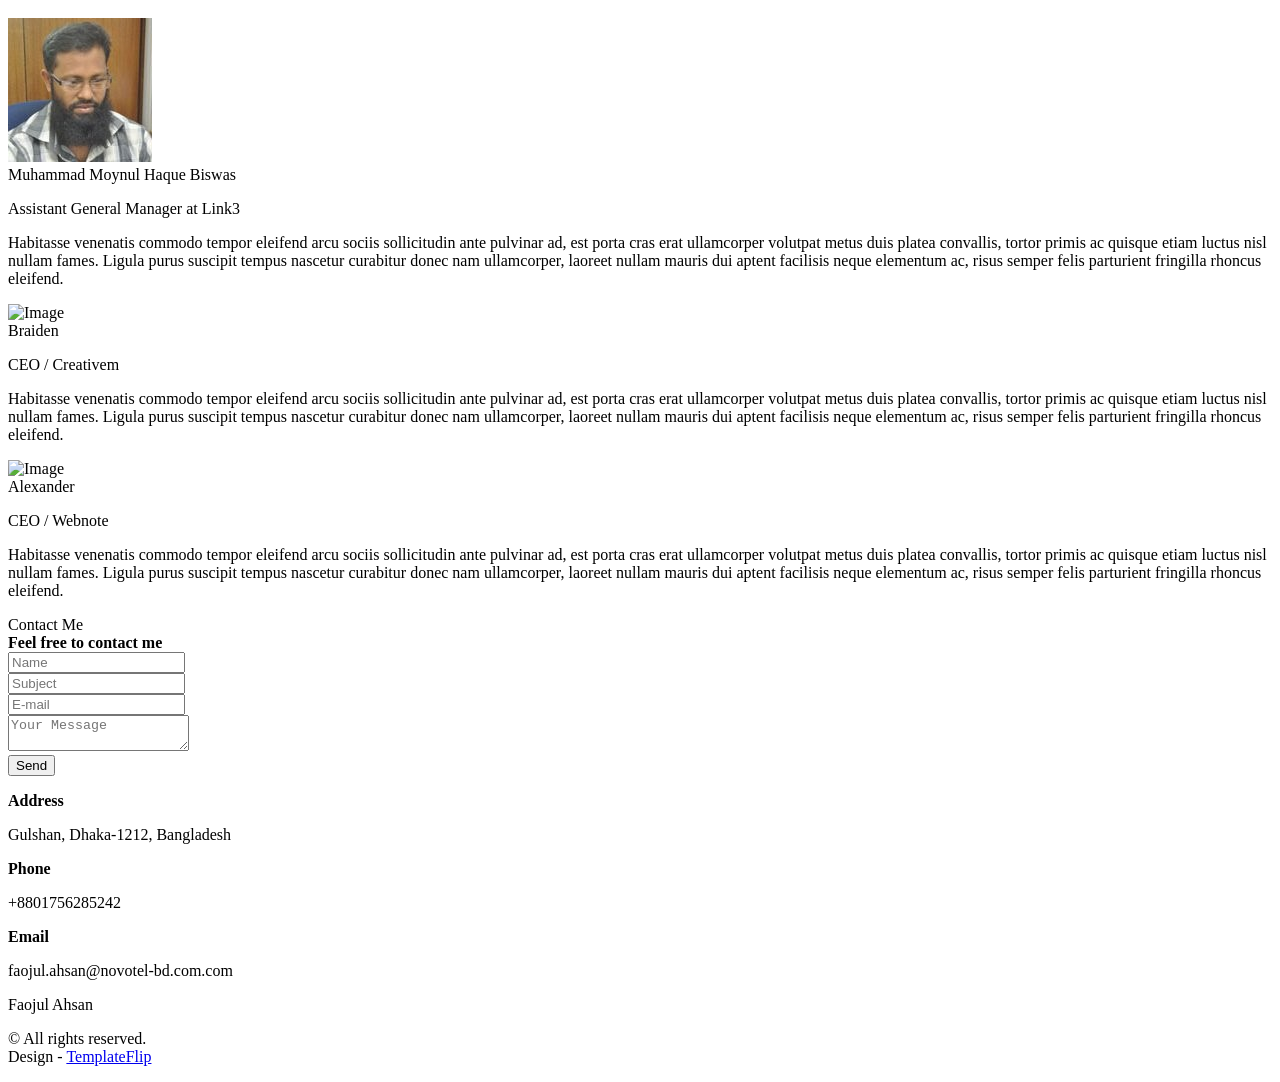
==== commit 0531e94e: "initial Commit for portfolio3" ====
--- a/index.html
+++ b/index.html
@@ -33,6 +33,7 @@
                 <li class="nav-item"><a class="nav-link smooth-scroll" href="#skill">Skills</a></li>
                 <li class="nav-item"><a class="nav-link smooth-scroll" href="#portfolio">Portfolio</a></li>
                 <li class="nav-item"><a class="nav-link smooth-scroll" href="#experience">Experience</a></li>
+                <li class="nav-item"><a class="nav-link smooth-scroll" href="#education">Education</a></li>
                 <li class="nav-item"><a class="nav-link smooth-scroll" href="#contact">Contact</a></li>
               </ul>
             </div>
@@ -343,7 +344,7 @@
     </div>
   </div>
 </div>
-<div class="section">
+<div class="section" id="education">
   <div class="container cc-education">
     <div class="h4 text-center mb-4 title">Education</div>
     <!-- <div class="card">
@@ -379,7 +380,7 @@
           </div>
         </div>
       </div>
-    </div>
+      </div>
     <div class="card">
       <div class="row">
         <div class="col-md-3 bg-primary" data-aos="fade-right" data-aos-offset="50" data-aos-duration="500">
@@ -396,7 +397,7 @@
           </div>
         </div>
       </div>
-    </div>
+      </div>
    <div class="card">
       <div class="row">
         <div class="col-md-3 bg-primary" data-aos="fade-right" data-aos-offset="50" data-aos-duration="500">
@@ -413,7 +414,7 @@
           </div>
         </div>
       </div>
-    </div>
+      </div>
 </div>
 </div>
 <div class="section" id="reference">
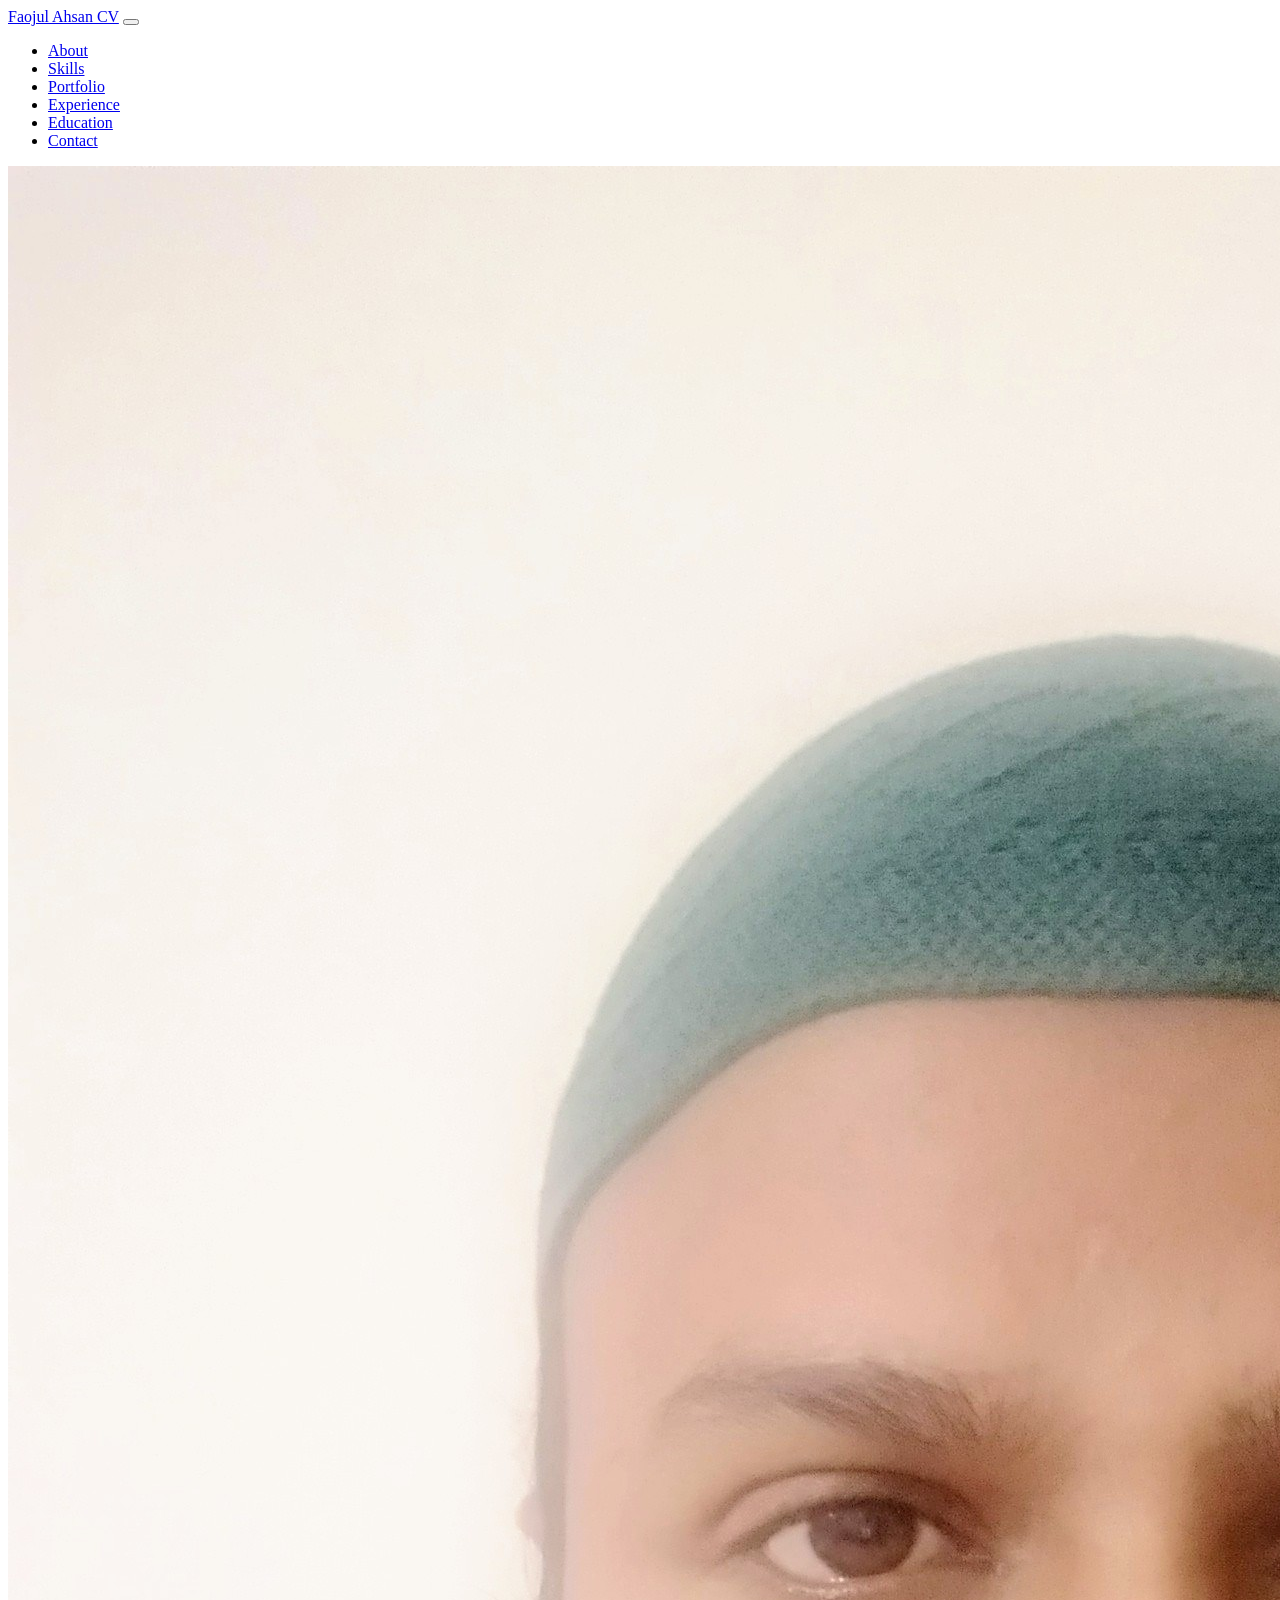
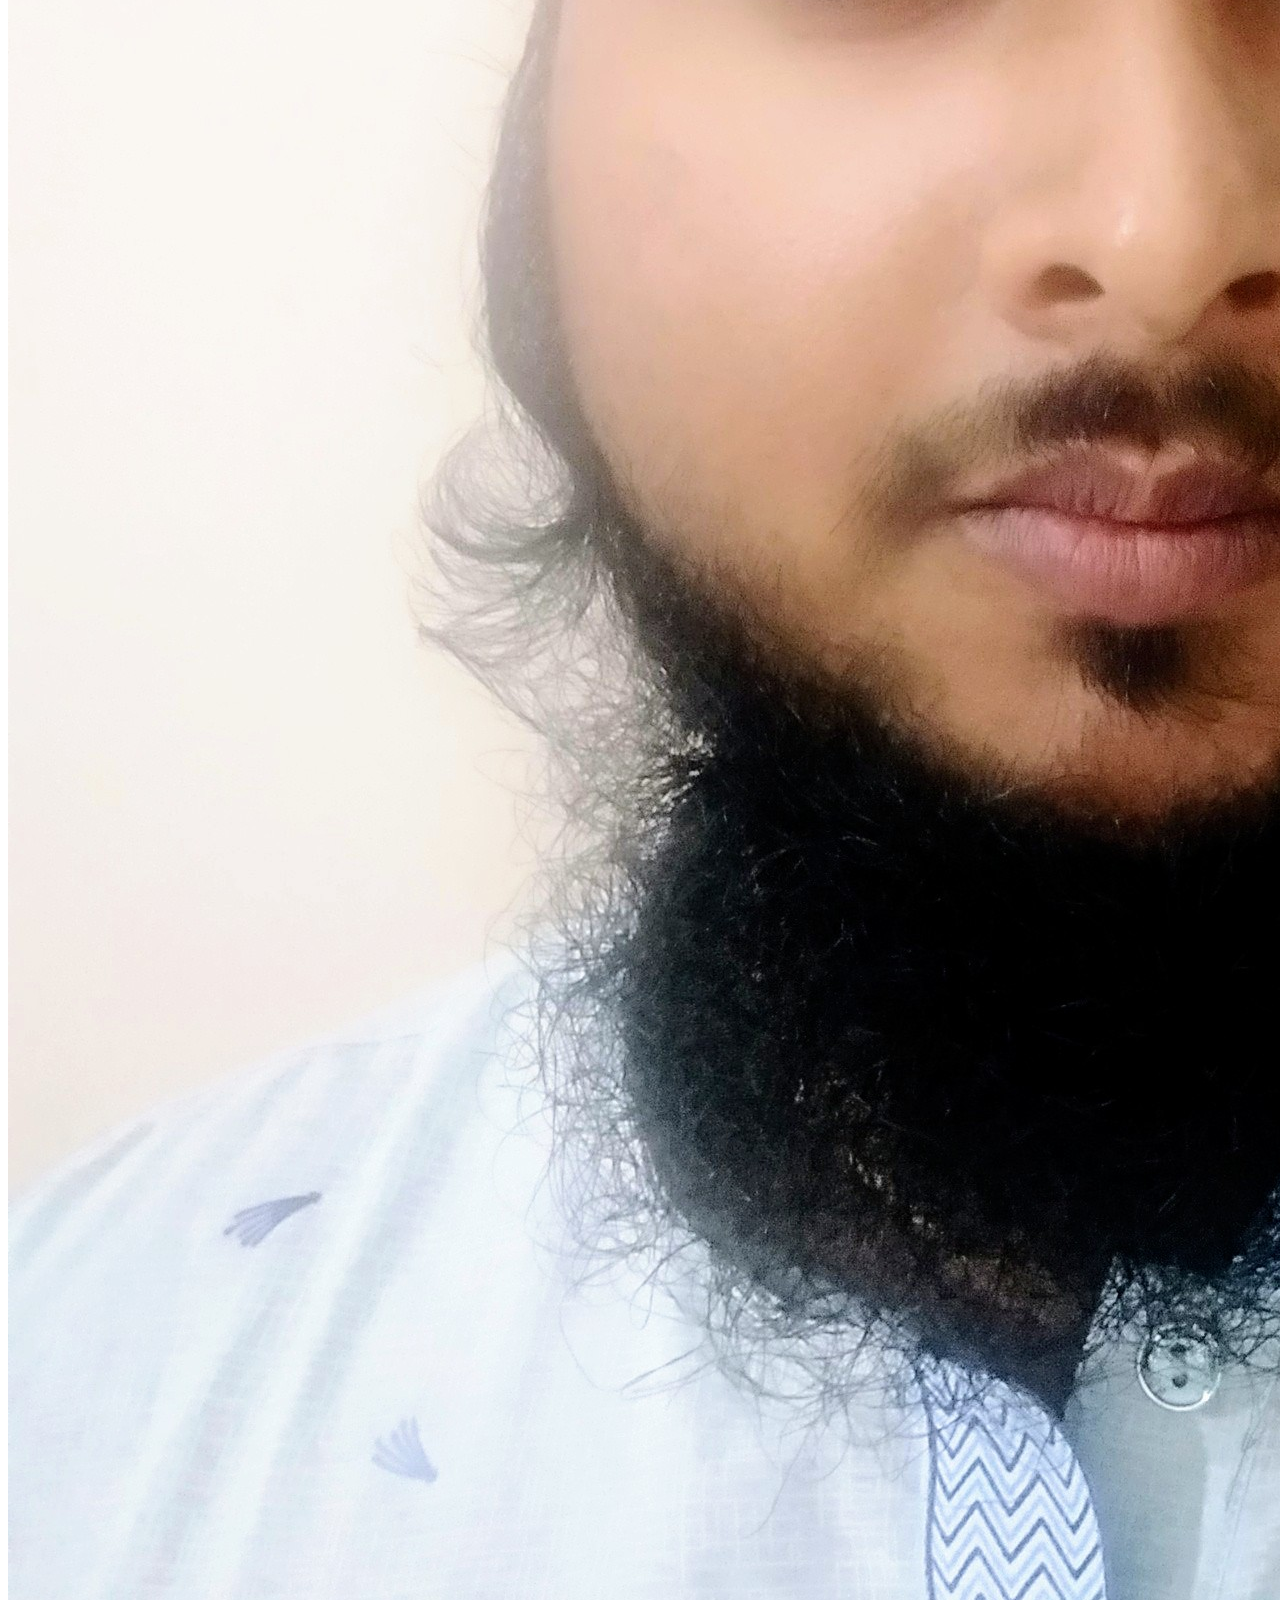
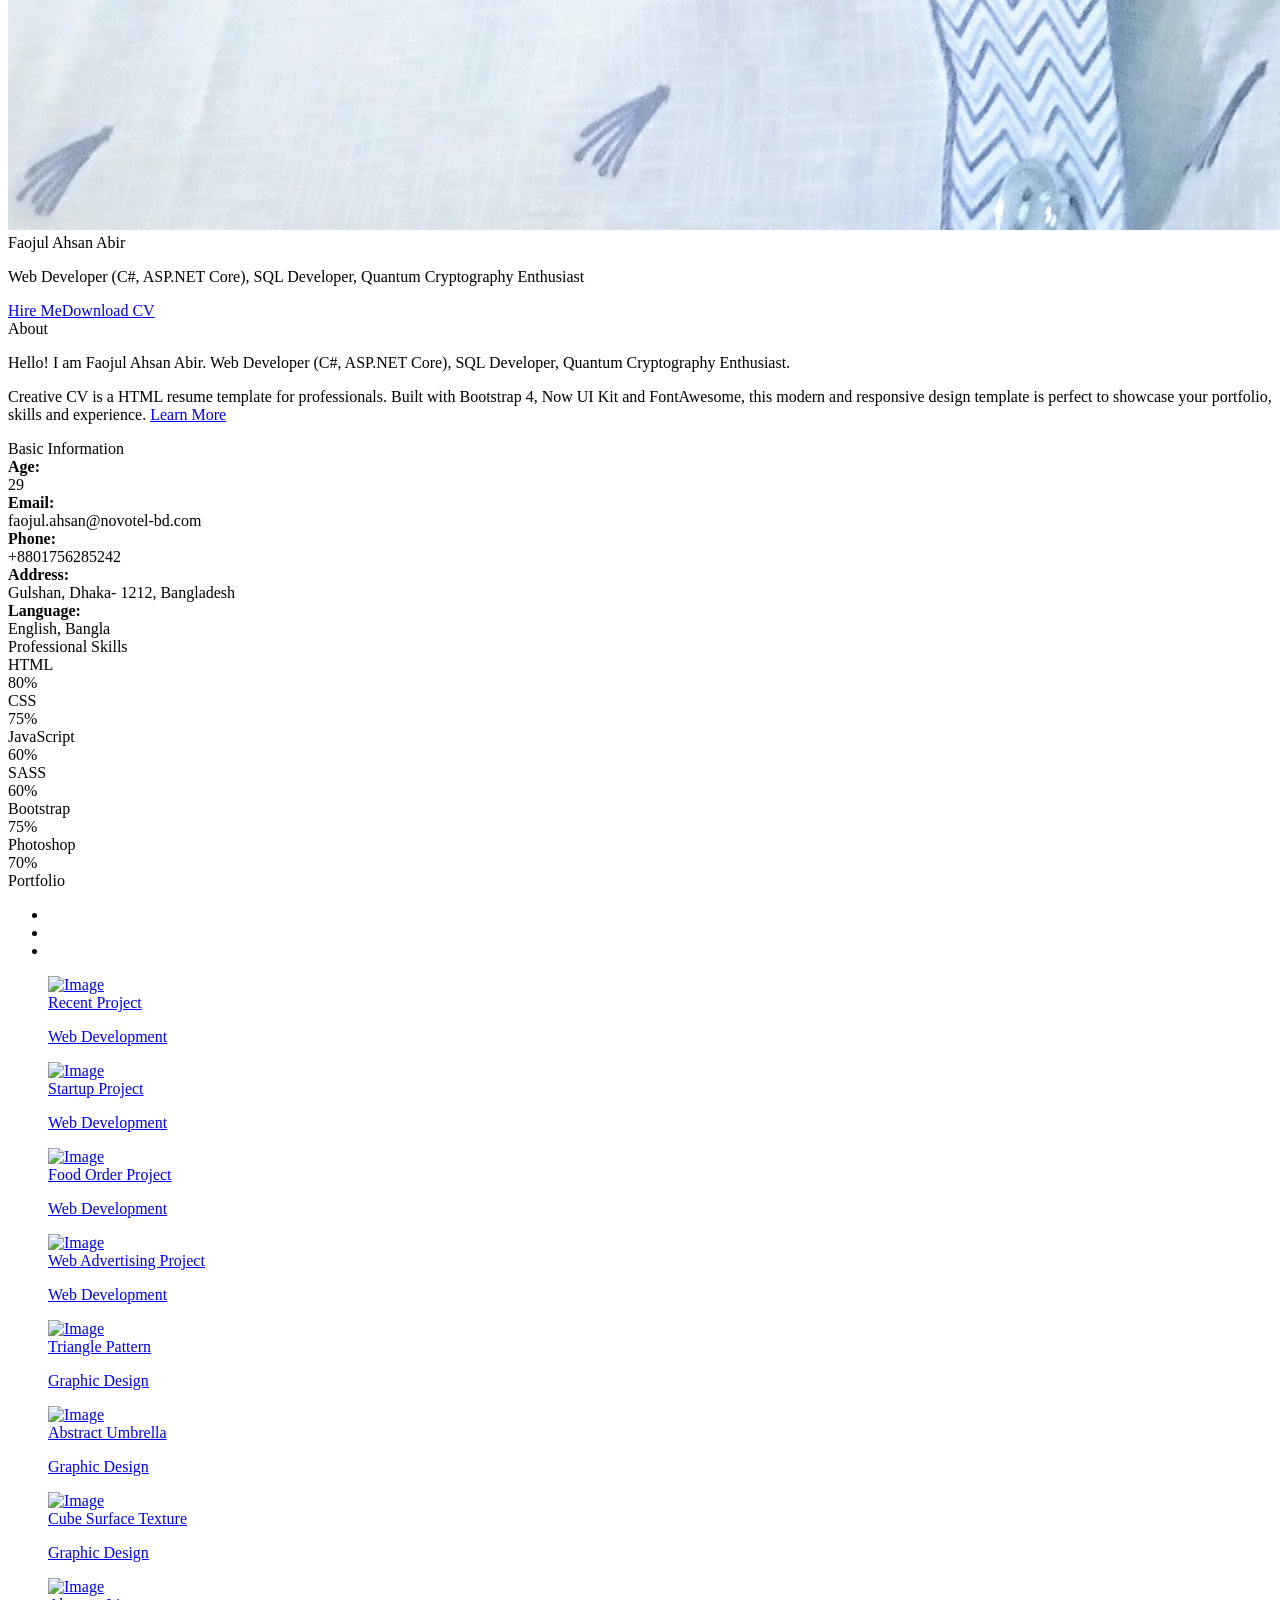
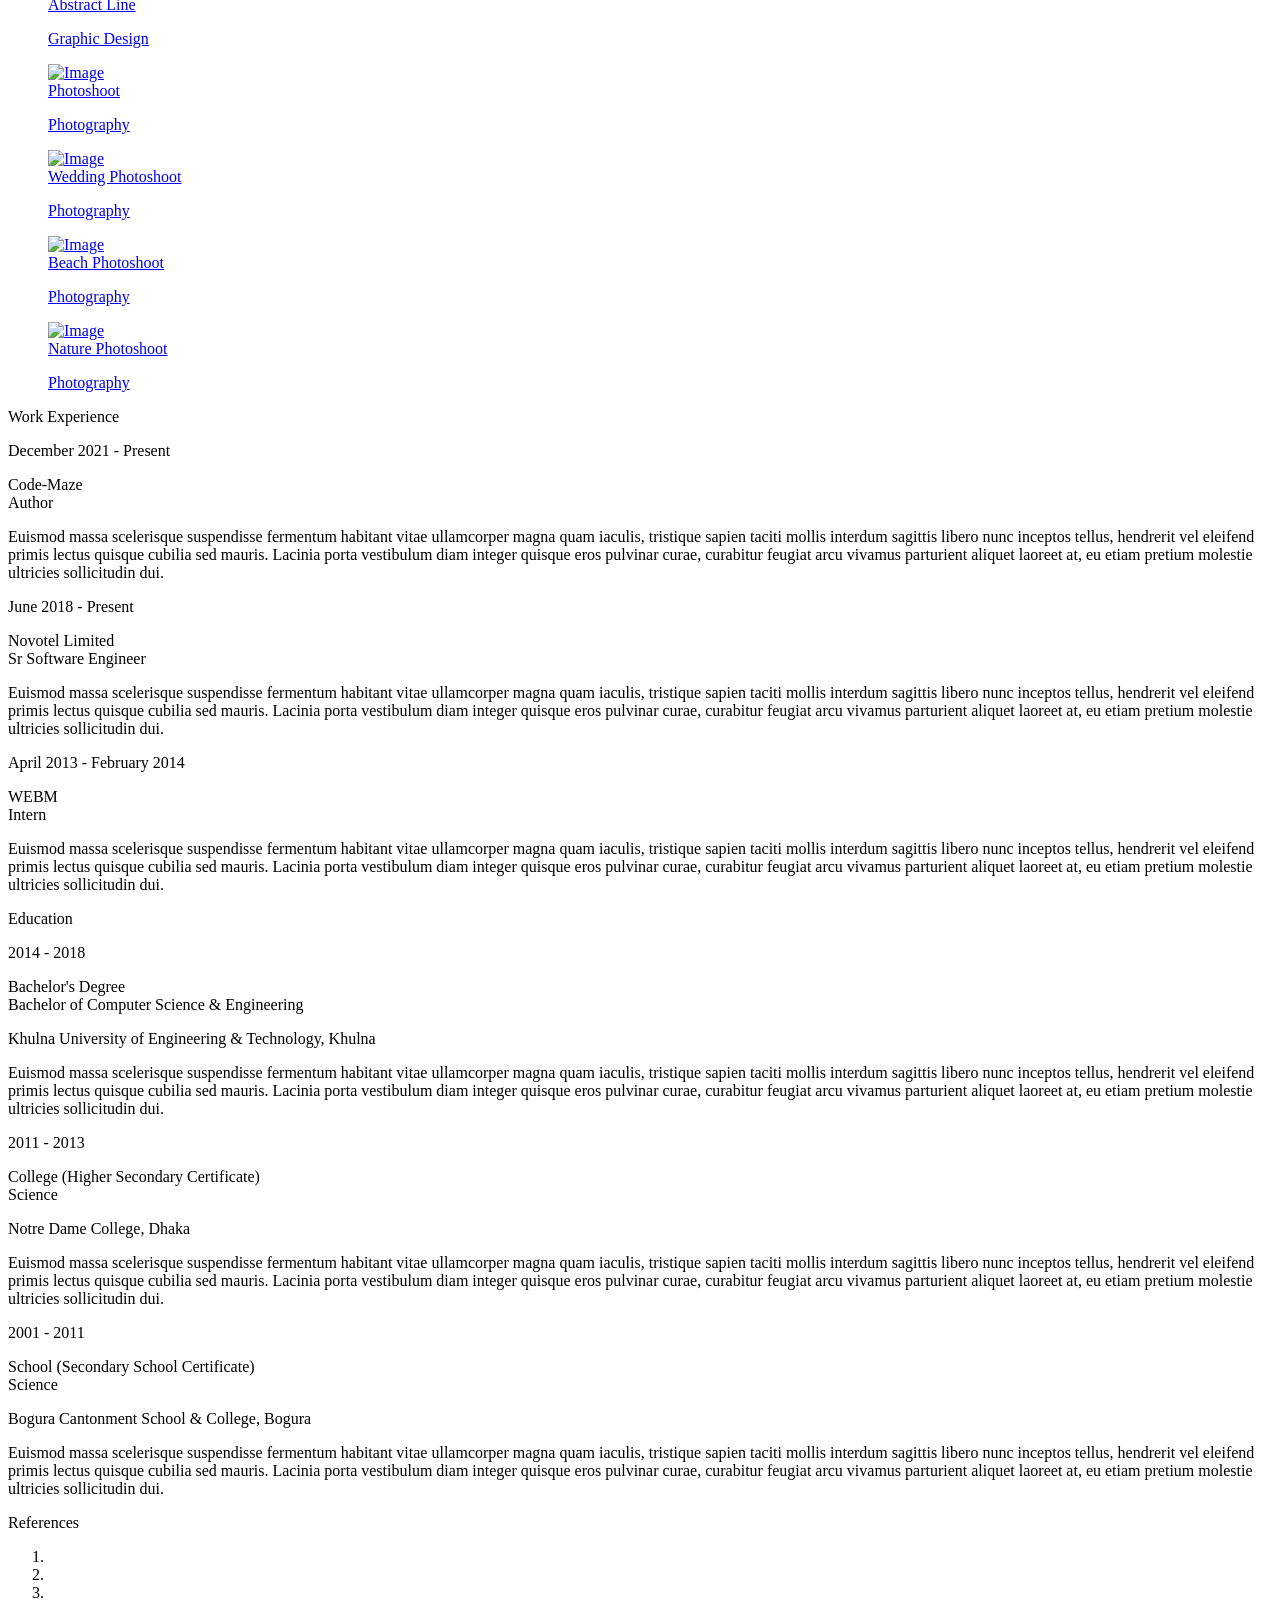
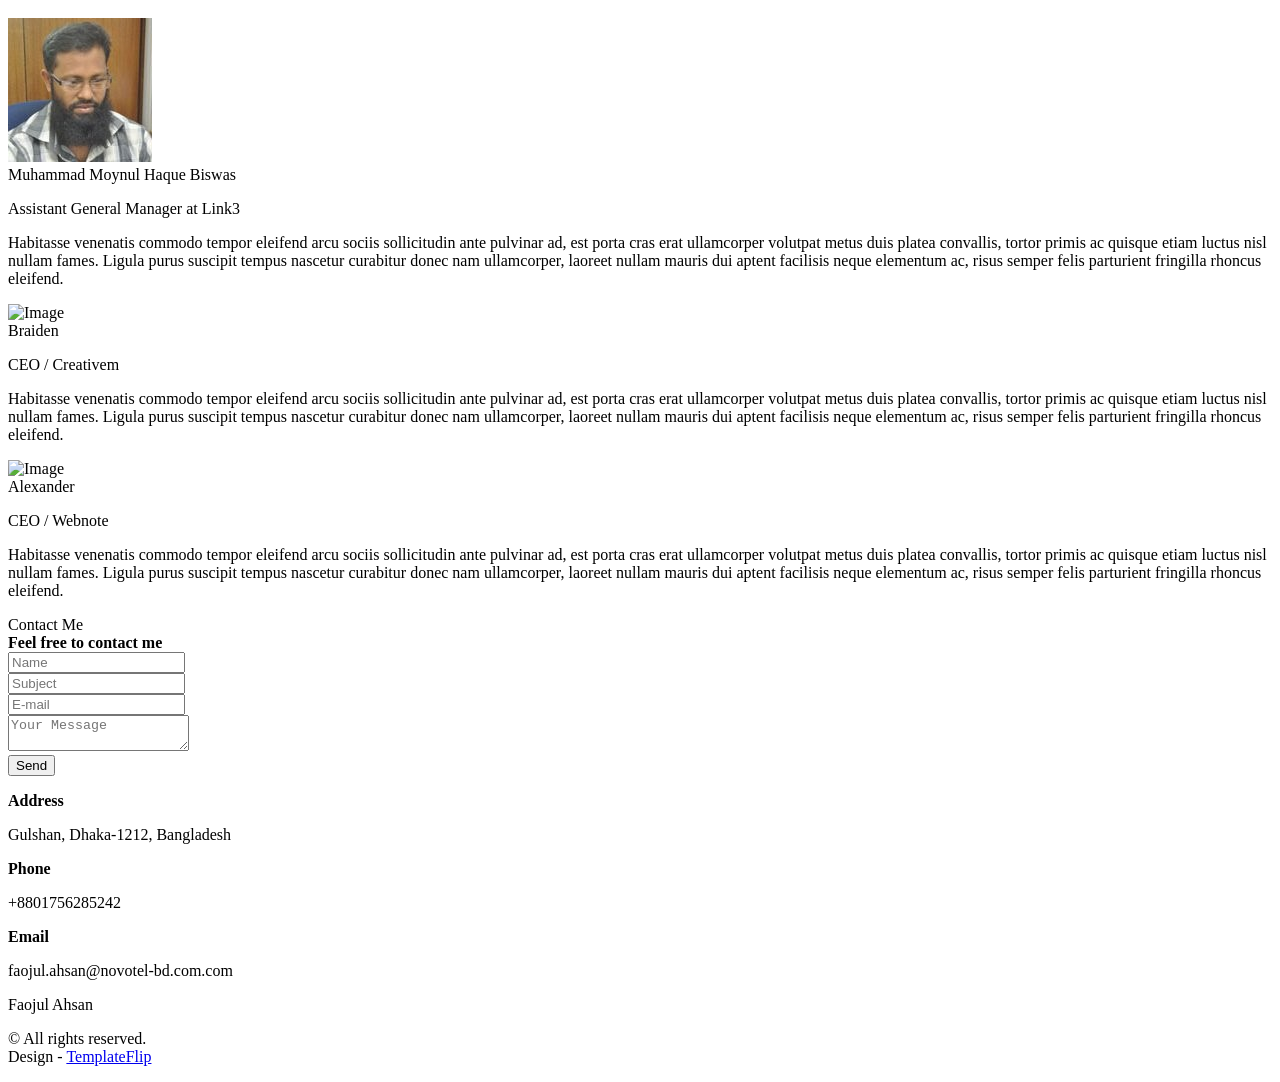
==== commit 8af73015: "initial Commit for portfoli" ====
--- a/index.html
+++ b/index.html
@@ -24,7 +24,7 @@
       <div class="profile-page sidebar-collapse">
         <nav class="navbar navbar-expand-lg fixed-top navbar-transparent bg-primary" color-on-scroll="400">
           <div class="container">
-            <div class="navbar-translate"><a class="navbar-brand" href="#" rel="tooltip">Faojul Ahsan Curriculum Vitae</a>
+            <div class="navbar-translate"><a class="navbar-brand" href="#" rel="tooltip">Faojul Ahsan CV</a>
               <button class="navbar-toggler navbar-toggler" type="button" data-toggle="collapse" data-target="#navigation" aria-controls="navigation" aria-expanded="false" aria-label="Toggle navigation"><span class="navbar-toggler-bar bar1"></span><span class="navbar-toggler-bar bar2"></span><span class="navbar-toggler-bar bar3"></span></button>
             </div>
             <div class="collapse navbar-collapse justify-content-end" id="navigation">
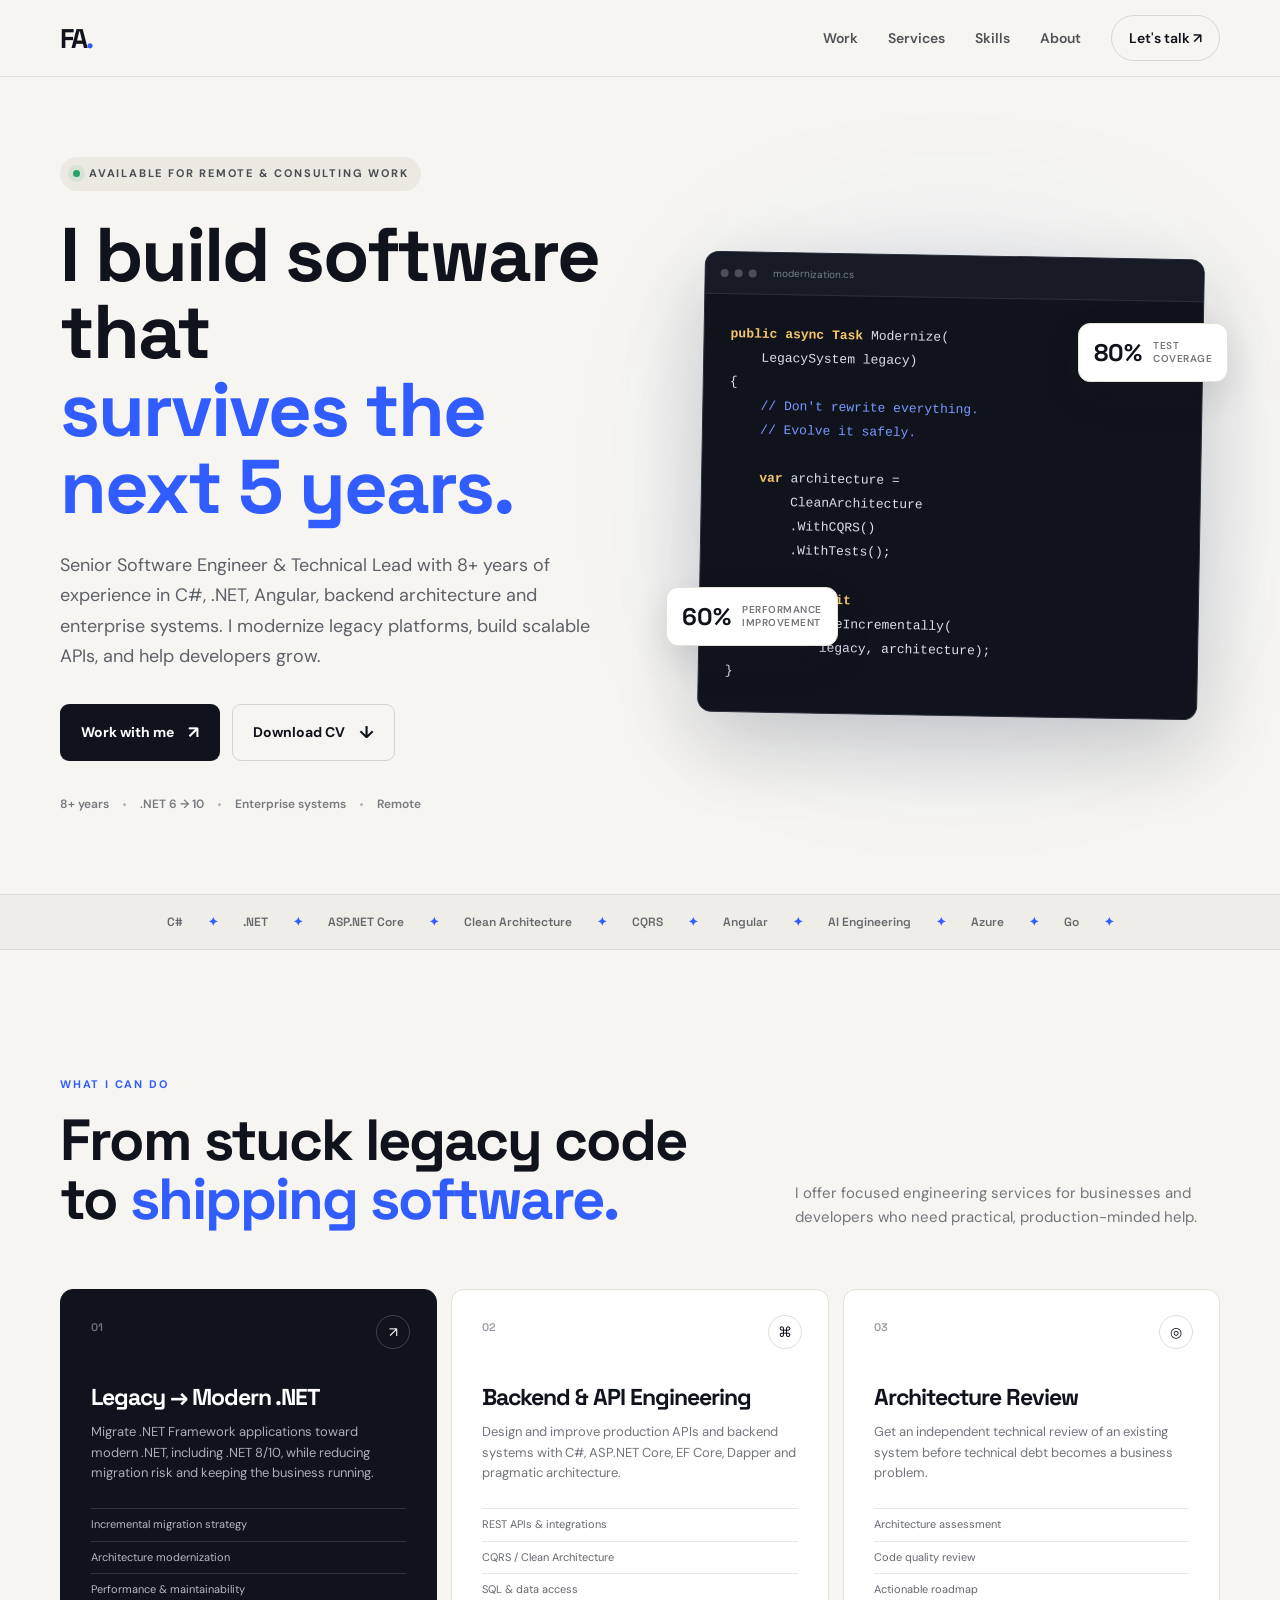
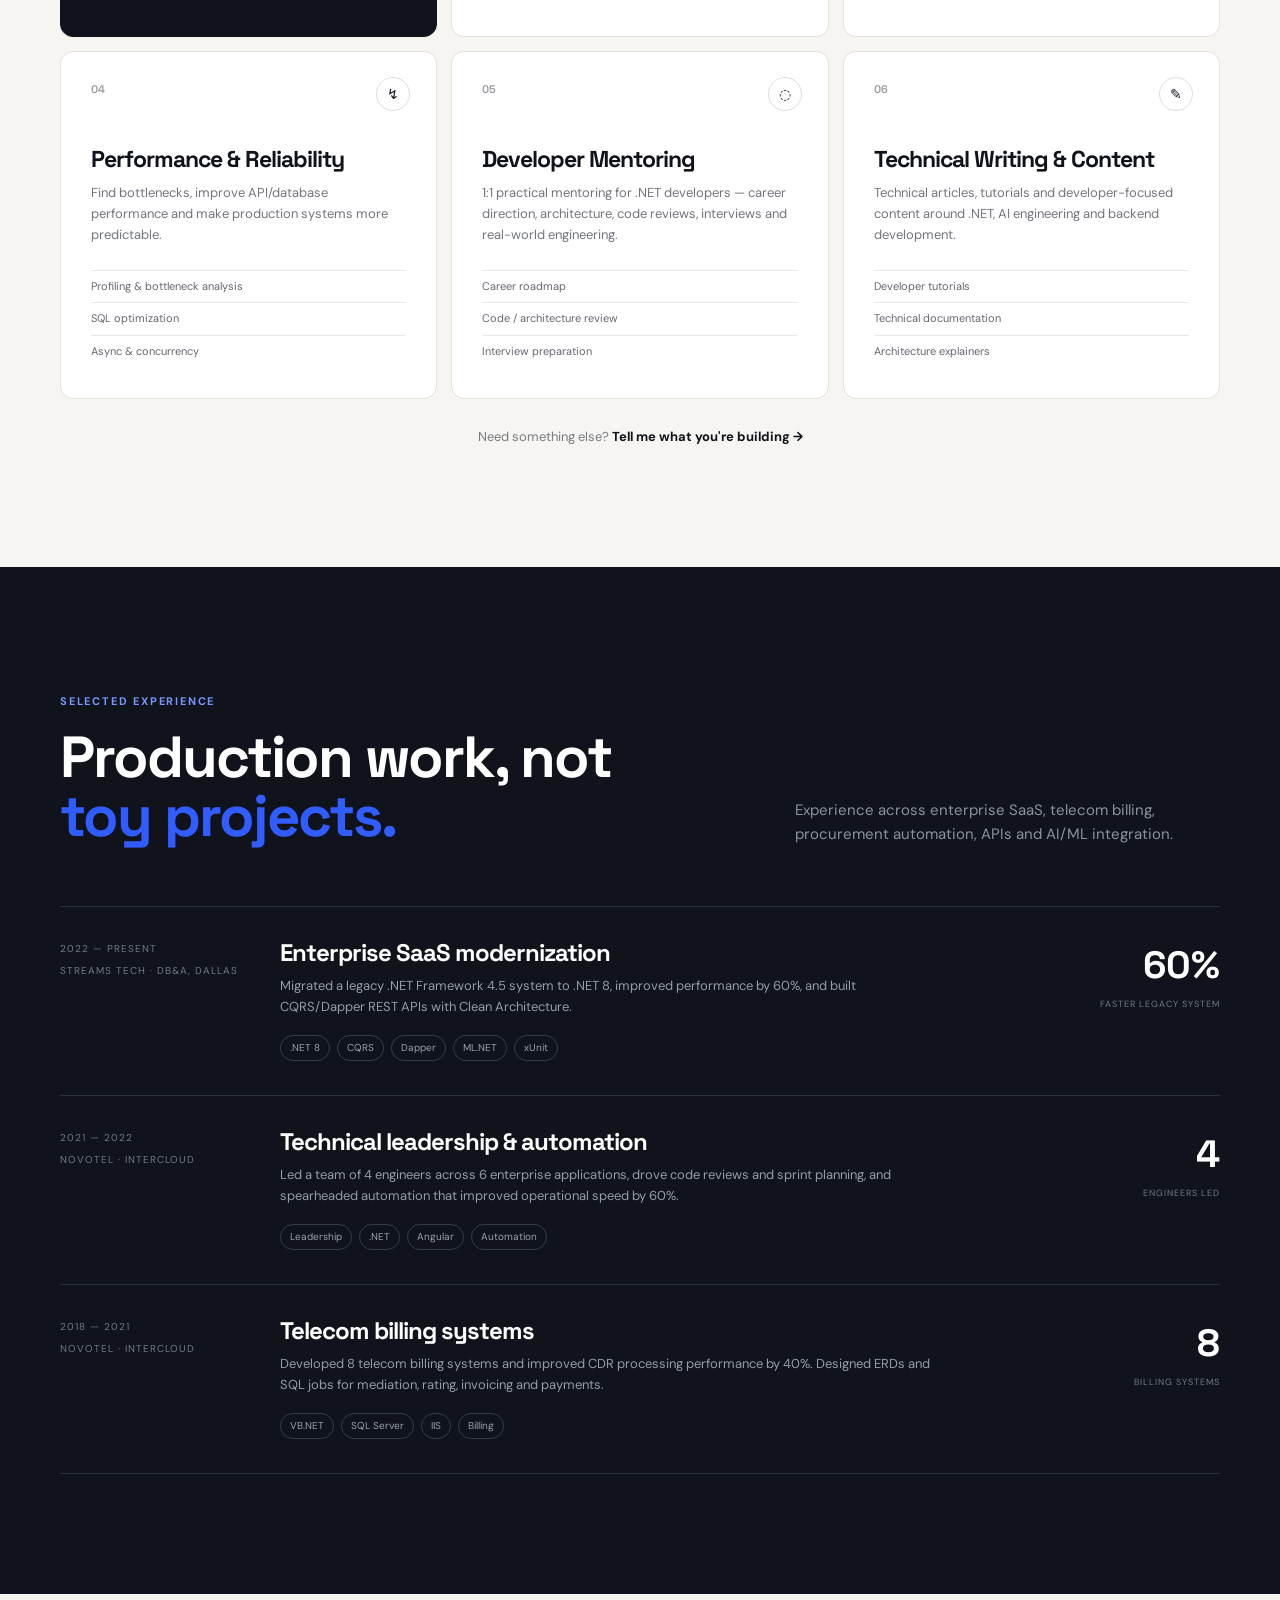
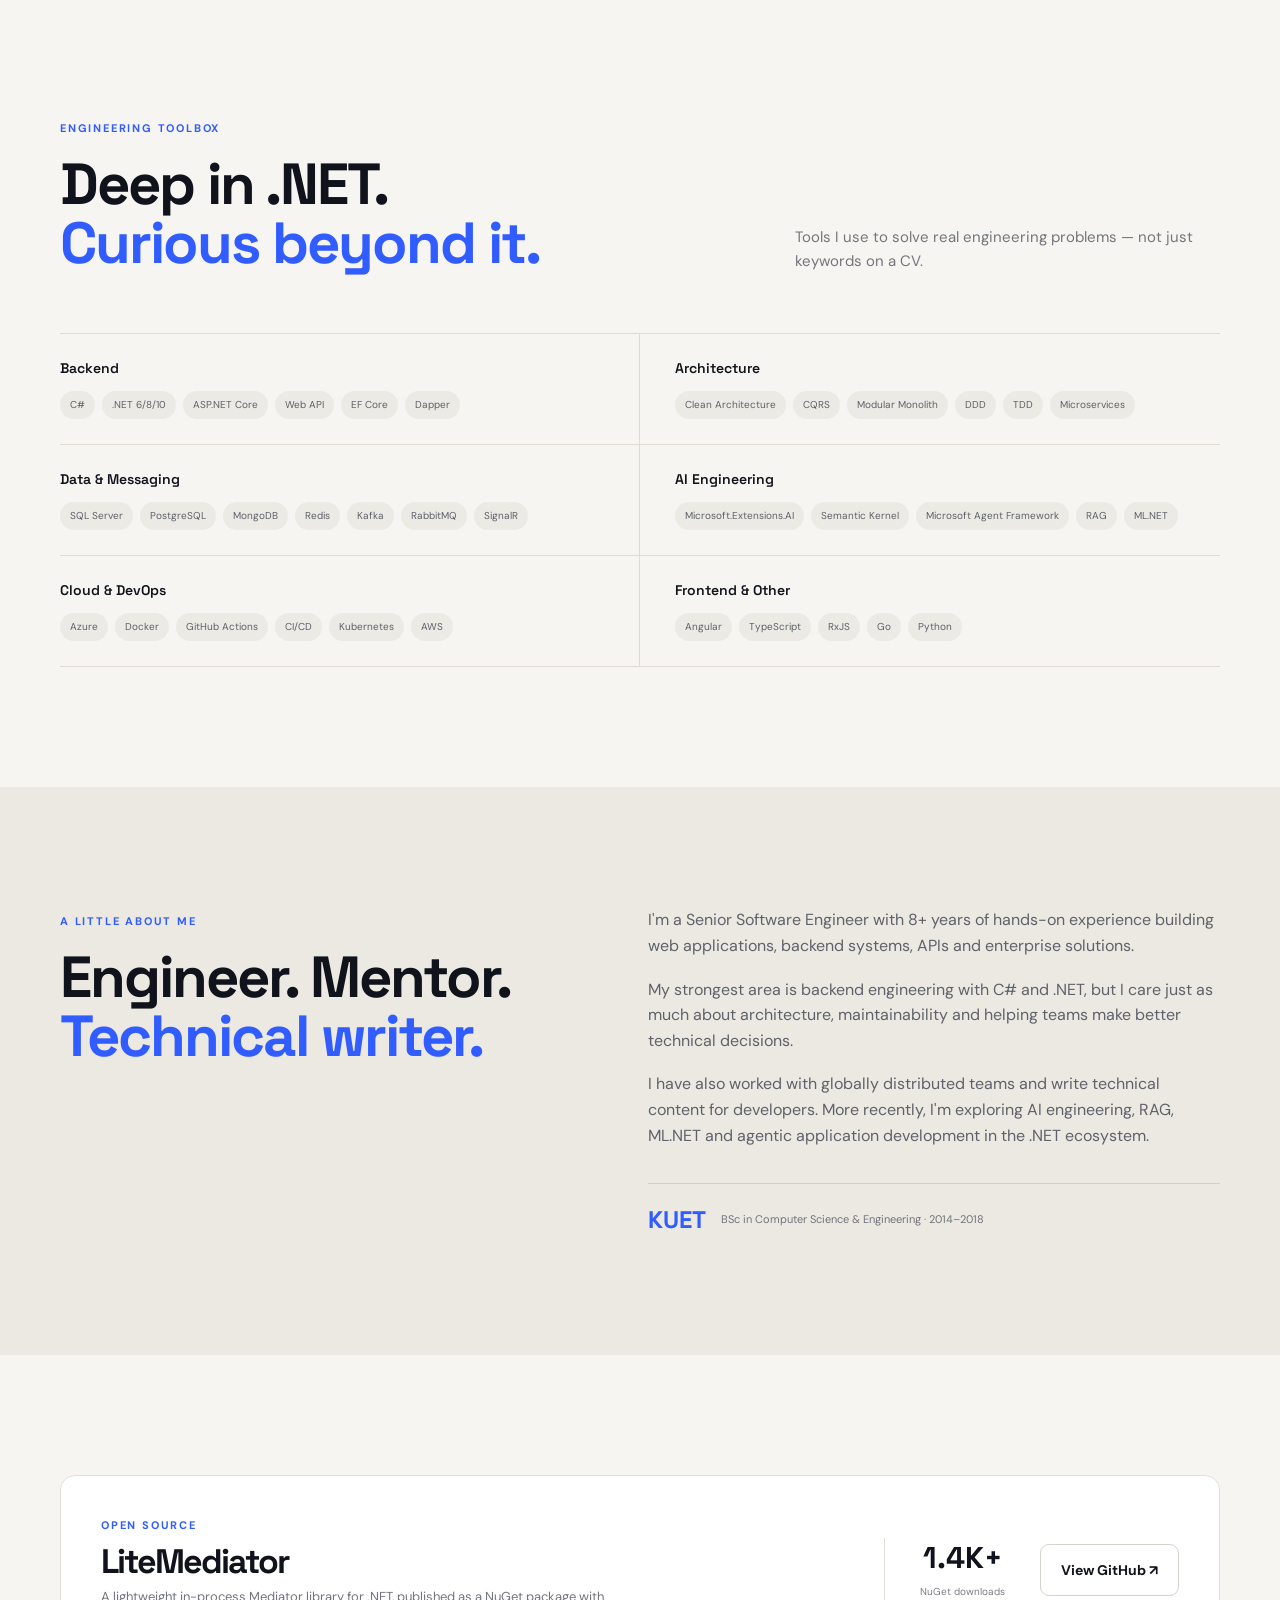
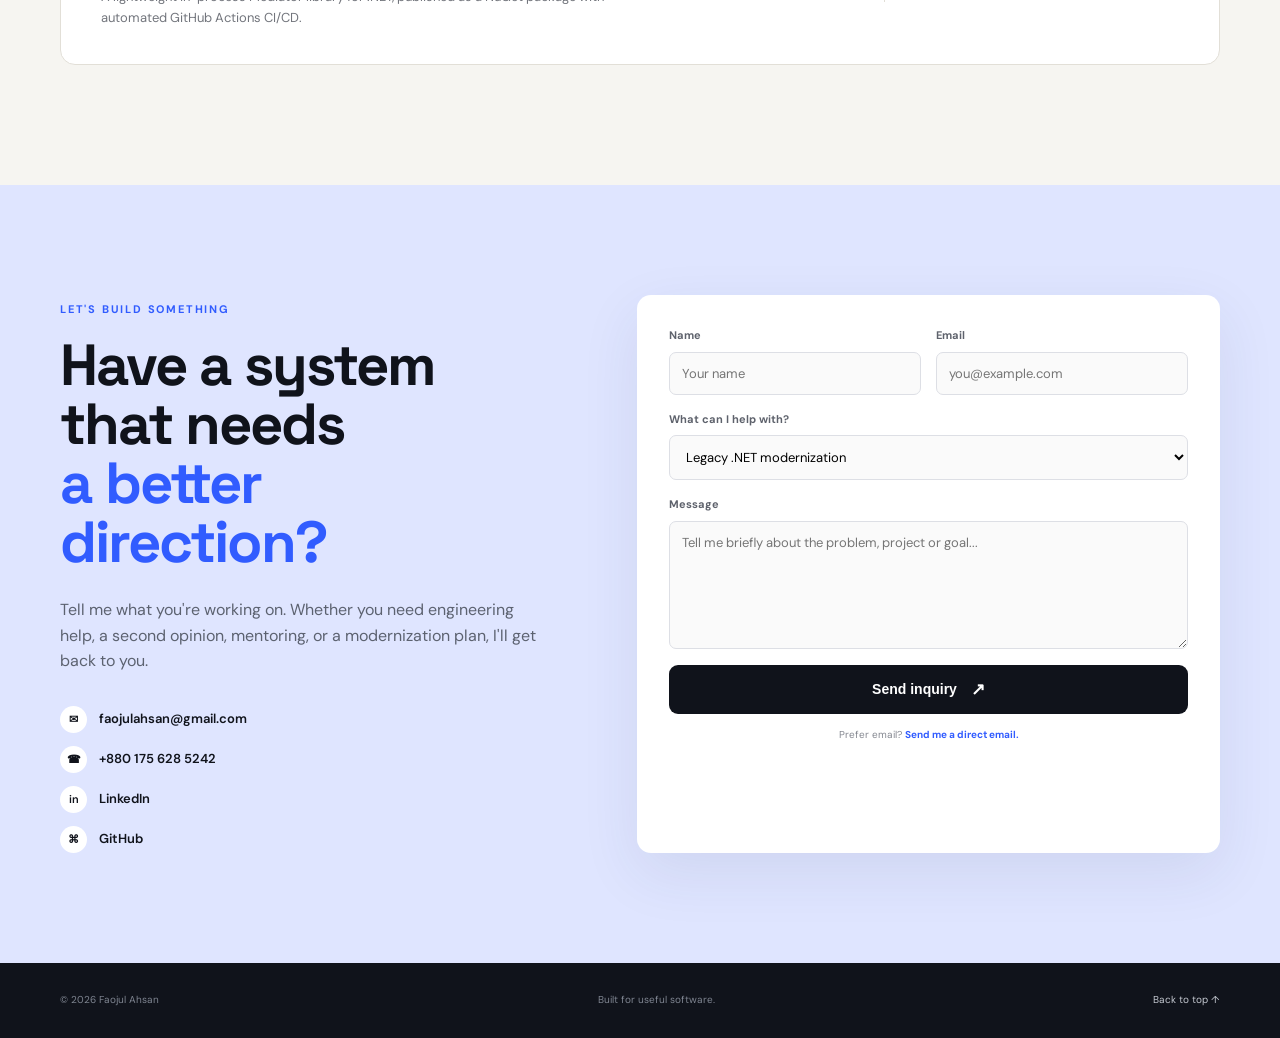
==== commit 29c8ec92: "Updated Style" ====
--- a/index.html
+++ b/index.html
@@ -1,551 +1,233 @@
 <!DOCTYPE html>
-<html lang="en-US">
-  <head>
-    <meta charset="UTF-8">
-    <meta http-equiv="X-UA-Compatible" content="IE=edge">
-    <meta name="viewport" content="width=device-width, initial-scale=1">
-    <title>Creative CV</title>
-    <link href="https://fonts.googleapis.com/css?family=Montserrat:400,700,200" rel="stylesheet">
-    <link href="https://maxcdn.bootstrapcdn.com/font-awesome/latest/css/font-awesome.min.css" rel="stylesheet">
-    <link href="css/aos.css?ver=1.1.0" rel="stylesheet">
-    <link href="css/bootstrap.min.css?ver=1.1.0" rel="stylesheet">
-    <link href="css/main.css?ver=1.1.0" rel="stylesheet">
-    <noscript>
-      <style type="text/css">
-        [data-aos] {
-            opacity: 1 !important;
-            transform: translate(0) scale(1) !important;
-        }
-      </style>
-    </noscript>
-  </head>
-  <body id="top">
-    <header>
-      <div class="profile-page sidebar-collapse">
-        <nav class="navbar navbar-expand-lg fixed-top navbar-transparent bg-primary" color-on-scroll="400">
-          <div class="container">
-            <div class="navbar-translate"><a class="navbar-brand" href="#" rel="tooltip">Faojul Ahsan CV</a>
-              <button class="navbar-toggler navbar-toggler" type="button" data-toggle="collapse" data-target="#navigation" aria-controls="navigation" aria-expanded="false" aria-label="Toggle navigation"><span class="navbar-toggler-bar bar1"></span><span class="navbar-toggler-bar bar2"></span><span class="navbar-toggler-bar bar3"></span></button>
-            </div>
-            <div class="collapse navbar-collapse justify-content-end" id="navigation">
-              <ul class="navbar-nav">
-                <li class="nav-item"><a class="nav-link smooth-scroll" href="#about">About</a></li>
-                <li class="nav-item"><a class="nav-link smooth-scroll" href="#skill">Skills</a></li>
-                <li class="nav-item"><a class="nav-link smooth-scroll" href="#portfolio">Portfolio</a></li>
-                <li class="nav-item"><a class="nav-link smooth-scroll" href="#experience">Experience</a></li>
-                <li class="nav-item"><a class="nav-link smooth-scroll" href="#education">Education</a></li>
-                <li class="nav-item"><a class="nav-link smooth-scroll" href="#contact">Contact</a></li>
-              </ul>
-            </div>
+<html lang="en">
+<head>
+  <meta charset="UTF-8" />
+  <meta name="viewport" content="width=device-width, initial-scale=1.0" />
+  <meta name="description" content="Faojul Ahsan — Senior Software Engineer, .NET Technical Lead, AI Engineering and Developer Services." />
+  <meta name="theme-color" content="#0b1020" />
+  <title>Faojul Ahsan — Senior .NET Engineer & Technical Lead</title>
+  <link rel="preconnect" href="https://fonts.googleapis.com">
+  <link rel="preconnect" href="https://fonts.gstatic.com" crossorigin>
+  <link href="https://fonts.googleapis.com/css2?family=DM+Sans:wght@400;500;600;700&family=Space+Grotesk:wght@500;600;700&display=swap" rel="stylesheet">
+  <link rel="stylesheet" href="style.css" />
+</head>
+<body>
+  <header class="nav-wrap">
+    <nav class="nav container">
+      <a class="brand" href="#top">FA<span>.</span></a>
+      <div class="nav-links">
+        <a href="#work">Work</a>
+        <a href="#services">Services</a>
+        <a href="#skills">Skills</a>
+        <a href="#about">About</a>
+        <a href="#contact" class="nav-cta">Let's talk <span>↗</span></a>
+      </div>
+      <button class="menu-btn" aria-label="Open menu">☰</button>
+    </nav>
+  </header>
+
+  <main id="top">
+    <section class="hero container">
+      <div class="hero-copy">
+        <div class="eyebrow"><span class="pulse"></span> Available for remote & consulting work</div>
+        <h1>I build software that<br><em>survives the next 5 years.</em></h1>
+        <p class="hero-text">
+          Senior Software Engineer & Technical Lead with 8+ years of experience in C#, .NET, Angular,
+          backend architecture and enterprise systems. I modernize legacy platforms, build scalable APIs,
+          and help developers grow.
+        </p>
+        <div class="hero-actions">
+          <a class="btn btn-primary" href="#contact">Work with me <span>↗</span></a>
+          <a class="btn btn-ghost" href="Faojul_Ahsan_CV.pdf" download>Download CV <span>↓</span></a>
+        </div>
+        <div class="trust-row">
+          <span>8+ years</span><i></i><span>.NET 6 → 10</span><i></i><span>Enterprise systems</span><i></i><span>Remote</span>
+        </div>
+      </div>
+      <div class="hero-card">
+        <div class="card-glow"></div>
+        <div class="code-window">
+          <div class="window-bar"><span></span><span></span><span></span><small>modernization.cs</small></div>
+          <pre><code><b>public async Task</b> Modernize(
+    LegacySystem legacy)
+{
+    <span class="blue">// Don't rewrite everything.</span>
+    <span class="blue">// Evolve it safely.</span>
+
+    <b>var</b> architecture =
+        CleanArchitecture
+        .WithCQRS()
+        .WithTests();
+
+    <b>return await</b>
+        MigrateIncrementally(
+            legacy, architecture);
+}</code></pre>
+        </div>
+        <div class="floating-stat stat-one"><strong>60%</strong><span>performance<br>improvement</span></div>
+        <div class="floating-stat stat-two"><strong>80%</strong><span>test<br>coverage</span></div>
+      </div>
+    </section>
+
+    <section class="marquee" aria-label="Technology highlights">
+      <div class="marquee-inner">
+        <span>C#</span><b>✦</b><span>.NET</span><b>✦</b><span>ASP.NET Core</span><b>✦</b><span>Clean Architecture</span><b>✦</b><span>CQRS</span><b>✦</b><span>Angular</span><b>✦</b><span>AI Engineering</span><b>✦</b><span>Azure</span><b>✦</b><span>Go</span><b>✦</b>
+      </div>
+    </section>
+
+    <section id="services" class="section container">
+      <div class="section-heading">
+        <div><span class="section-kicker">WHAT I CAN DO</span><h2>From stuck legacy code<br>to <em>shipping software.</em></h2></div>
+        <p>I offer focused engineering services for businesses and developers who need practical, production-minded help.</p>
+      </div>
+      <div class="service-grid">
+        <article class="service featured">
+          <div class="service-number">01</div>
+          <div class="service-icon">↗</div>
+          <h3>Legacy → Modern .NET</h3>
+          <p>Migrate .NET Framework applications toward modern .NET, including .NET 8/10, while reducing migration risk and keeping the business running.</p>
+          <ul><li>Incremental migration strategy</li><li>Architecture modernization</li><li>Performance & maintainability</li></ul>
+        </article>
+        <article class="service">
+          <div class="service-number">02</div>
+          <div class="service-icon">⌘</div>
+          <h3>Backend & API Engineering</h3>
+          <p>Design and improve production APIs and backend systems with C#, ASP.NET Core, EF Core, Dapper and pragmatic architecture.</p>
+          <ul><li>REST APIs & integrations</li><li>CQRS / Clean Architecture</li><li>SQL & data access</li></ul>
+        </article>
+        <article class="service">
+          <div class="service-number">03</div>
+          <div class="service-icon">◎</div>
+          <h3>Architecture Review</h3>
+          <p>Get an independent technical review of an existing system before technical debt becomes a business problem.</p>
+          <ul><li>Architecture assessment</li><li>Code quality review</li><li>Actionable roadmap</li></ul>
+        </article>
+        <article class="service">
+          <div class="service-number">04</div>
+          <div class="service-icon">↯</div>
+          <h3>Performance & Reliability</h3>
+          <p>Find bottlenecks, improve API/database performance and make production systems more predictable.</p>
+          <ul><li>Profiling & bottleneck analysis</li><li>SQL optimization</li><li>Async & concurrency</li></ul>
+        </article>
+        <article class="service">
+          <div class="service-number">05</div>
+          <div class="service-icon">◌</div>
+          <h3>Developer Mentoring</h3>
+          <p>1:1 practical mentoring for .NET developers — career direction, architecture, code reviews, interviews and real-world engineering.</p>
+          <ul><li>Career roadmap</li><li>Code / architecture review</li><li>Interview preparation</li></ul>
+        </article>
+        <article class="service">
+          <div class="service-number">06</div>
+          <div class="service-icon">✎</div>
+          <h3>Technical Writing & Content</h3>
+          <p>Technical articles, tutorials and developer-focused content around .NET, AI engineering and backend development.</p>
+          <ul><li>Developer tutorials</li><li>Technical documentation</li><li>Architecture explainers</li></ul>
+        </article>
+      </div>
+      <div class="service-note">Need something else? <a href="#contact">Tell me what you're building →</a></div>
+    </section>
+
+    <section id="work" class="section dark-section">
+      <div class="container">
+        <div class="section-heading light">
+          <div><span class="section-kicker">SELECTED EXPERIENCE</span><h2>Production work, not<br><em>toy projects.</em></h2></div>
+          <p>Experience across enterprise SaaS, telecom billing, procurement automation, APIs and AI/ML integration.</p>
+        </div>
+        <div class="work-list">
+          <article class="work-item">
+            <div class="work-meta"><span>2022 — Present</span><span>Streams Tech · DB&A, Dallas</span></div>
+            <div class="work-main"><h3>Enterprise SaaS modernization</h3><p>Migrated a legacy .NET Framework 4.5 system to .NET 8, improved performance by 60%, and built CQRS/Dapper REST APIs with Clean Architecture.</p><div class="tags"><span>.NET 8</span><span>CQRS</span><span>Dapper</span><span>ML.NET</span><span>xUnit</span></div></div>
+            <div class="work-result"><strong>60%</strong><small>faster legacy system</small></div>
+          </article>
+          <article class="work-item">
+            <div class="work-meta"><span>2021 — 2022</span><span>Novotel · InterCloud</span></div>
+            <div class="work-main"><h3>Technical leadership & automation</h3><p>Led a team of 4 engineers across 6 enterprise applications, drove code reviews and sprint planning, and spearheaded automation that improved operational speed by 60%.</p><div class="tags"><span>Leadership</span><span>.NET</span><span>Angular</span><span>Automation</span></div></div>
+            <div class="work-result"><strong>4</strong><small>engineers led</small></div>
+          </article>
+          <article class="work-item">
+            <div class="work-meta"><span>2018 — 2021</span><span>Novotel · InterCloud</span></div>
+            <div class="work-main"><h3>Telecom billing systems</h3><p>Developed 8 telecom billing systems and improved CDR processing performance by 40%. Designed ERDs and SQL jobs for mediation, rating, invoicing and payments.</p><div class="tags"><span>VB.NET</span><span>SQL Server</span><span>IIS</span><span>Billing</span></div></div>
+            <div class="work-result"><strong>8</strong><small>billing systems</small></div>
+          </article>
+        </div>
+      </div>
+    </section>
+
+    <section id="skills" class="section container">
+      <div class="section-heading">
+        <div><span class="section-kicker">ENGINEERING TOOLBOX</span><h2>Deep in .NET.<br><em>Curious beyond it.</em></h2></div>
+        <p>Tools I use to solve real engineering problems — not just keywords on a CV.</p>
+      </div>
+      <div class="skills-layout">
+        <div class="skill-block"><h4>Backend</h4><div class="skill-pills"><span>C#</span><span>.NET 6/8/10</span><span>ASP.NET Core</span><span>Web API</span><span>EF Core</span><span>Dapper</span></div></div>
+        <div class="skill-block"><h4>Architecture</h4><div class="skill-pills"><span>Clean Architecture</span><span>CQRS</span><span>Modular Monolith</span><span>DDD</span><span>TDD</span><span>Microservices</span></div></div>
+        <div class="skill-block"><h4>Data & Messaging</h4><div class="skill-pills"><span>SQL Server</span><span>PostgreSQL</span><span>MongoDB</span><span>Redis</span><span>Kafka</span><span>RabbitMQ</span><span>SignalR</span></div></div>
+        <div class="skill-block"><h4>AI Engineering</h4><div class="skill-pills"><span>Microsoft.Extensions.AI</span><span>Semantic Kernel</span><span>Microsoft Agent Framework</span><span>RAG</span><span>ML.NET</span></div></div>
+        <div class="skill-block"><h4>Cloud & DevOps</h4><div class="skill-pills"><span>Azure</span><span>Docker</span><span>GitHub Actions</span><span>CI/CD</span><span>Kubernetes</span><span>AWS</span></div></div>
+        <div class="skill-block"><h4>Frontend & Other</h4><div class="skill-pills"><span>Angular</span><span>TypeScript</span><span>RxJS</span><span>Go</span><span>Python</span></div></div>
+      </div>
+    </section>
+
+    <section id="about" class="section about-section">
+      <div class="container about-grid">
+        <div>
+          <span class="section-kicker">A LITTLE ABOUT ME</span>
+          <h2>Engineer. Mentor.<br><em>Technical writer.</em></h2>
+        </div>
+        <div class="about-copy">
+          <p>I'm a Senior Software Engineer with 8+ years of hands-on experience building web applications, backend systems, APIs and enterprise solutions.</p>
+          <p>My strongest area is backend engineering with C# and .NET, but I care just as much about architecture, maintainability and helping teams make better technical decisions.</p>
+          <p>I have also worked with globally distributed teams and write technical content for developers. More recently, I'm exploring AI engineering, RAG, ML.NET and agentic application development in the .NET ecosystem.</p>
+          <div class="education"><strong>KUET</strong><span>BSc in Computer Science & Engineering · 2014–2018</span></div>
+        </div>
+      </div>
+    </section>
+
+    <section class="section open-source container">
+      <div class="oss-card">
+        <div><span class="section-kicker">OPEN SOURCE</span><h2>LiteMediator</h2><p>A lightweight in-process Mediator library for .NET, published as a NuGet package with automated GitHub Actions CI/CD.</p></div>
+        <div class="oss-stat"><strong>1.4K+</strong><span>NuGet downloads</span></div>
+        <a class="btn btn-ghost" href="https://github.com/faojul" target="_blank" rel="noreferrer">View GitHub ↗</a>
+      </div>
+    </section>
+
+    <section id="contact" class="contact-section">
+      <div class="container contact-grid">
+        <div class="contact-intro">
+          <span class="section-kicker">LET'S BUILD SOMETHING</span>
+          <h2>Have a system that needs<br><em>a better direction?</em></h2>
+          <p>Tell me what you're working on. Whether you need engineering help, a second opinion, mentoring, or a modernization plan, I'll get back to you.</p>
+          <div class="contact-links">
+            <a href="mailto:faojulahsan@gmail.com"><span>✉</span> faojulahsan@gmail.com</a>
+            <a href="tel:+8801756285242"><span>☎</span> +880 175 628 5242</a>
+            <a href="https://www.linkedin.com/in/faojul-ahsan" target="_blank" rel="noreferrer"><span>in</span> LinkedIn</a>
+            <a href="https://github.com/faojul" target="_blank" rel="noreferrer"><span>⌘</span> GitHub</a>
           </div>
-        </nav>
-      </div>
-    </header>
-    <div class="page-content">
-      <div>
-<div class="profile-page">
-  <div class="wrapper">
-    <div class="page-header page-header-small" filter-color="green">
-      <div class="page-header-image" data-parallax="true" style="background-image: url('images/cc-bg-1.jpg')"></div>
-      <div class="container">
-        <div class="content-center">
-          <div class="cc-profile-image"><a href="#"><img src="images/FaojulAhsan.jpg" alt="Image"/></a></div>
-          <div class="h2 title">Faojul Ahsan Abir</div>
-          <p class="category text-white">Web Developer (C#, ASP.NET Core), SQL Developer, Quantum Cryptography Enthusiast</p><a class="btn btn-primary smooth-scroll mr-2" href="#contact" data-aos="zoom-in" data-aos-anchor="data-aos-anchor">Hire Me</a><a class="btn btn-primary" href="#" data-aos="zoom-in" data-aos-anchor="data-aos-anchor">Download CV</a>
-        </div>
-      </div>
-      <div class="section">
-        <div class="container">
-          <div class="button-container"><a class="btn btn-default btn-round btn-lg btn-icon" href="#" rel="tooltip" title="Follow me on Facebook"><i class="fa fa-facebook"></i></a><a class="btn btn-default btn-round btn-lg btn-icon" href="#" rel="tooltip" title="Follow me on Twitter"><i class="fa fa-twitter"></i></a><a class="btn btn-default btn-round btn-lg btn-icon" href="#" rel="tooltip" title="Follow me on Google+"><i class="fa fa-google-plus"></i></a><a class="btn btn-default btn-round btn-lg btn-icon" href="#" rel="tooltip" title="Follow me on Instagram"><i class="fa fa-instagram"></i></a></div>
-        </div>
-      </div>
-    </div>
-  </div>
-</div>
-<div class="section" id="about">
-  <div class="container">
-    <div class="card" data-aos="fade-up" data-aos-offset="10">
-      <div class="row">
-        <div class="col-lg-6 col-md-12">
-          <div class="card-body">
-            <div class="h4 mt-0 title">About</div>
-            <p>Hello! I am Faojul Ahsan Abir. Web Developer (C#, ASP.NET Core), SQL Developer, Quantum Cryptography Enthusiast.</p>
-            <p>Creative CV is a HTML resume template for professionals. Built with Bootstrap 4, Now UI Kit and FontAwesome, this modern and responsive design template is perfect to showcase your portfolio, skills and experience. <a href="https://templateflip.com/templates/creative-cv/" target="_blank">Learn More</a></p>
-          </div>
-        </div>
-        <div class="col-lg-6 col-md-12">
-          <div class="card-body">
-            <div class="h4 mt-0 title">Basic Information</div>
-            <div class="row">
-              <div class="col-sm-4"><strong class="text-uppercase">Age:</strong></div>
-              <div class="col-sm-8">29</div>
-            </div>
-            <div class="row mt-3">
-              <div class="col-sm-4"><strong class="text-uppercase">Email:</strong></div>
-              <div class="col-sm-8">faojul.ahsan@novotel-bd.com</div>
-            </div>
-            <div class="row mt-3">
-              <div class="col-sm-4"><strong class="text-uppercase">Phone:</strong></div>
-              <div class="col-sm-8">+8801756285242</div>
-            </div>
-            <div class="row mt-3">
-              <div class="col-sm-4"><strong class="text-uppercase">Address:</strong></div>
-              <div class="col-sm-8">Gulshan, Dhaka- 1212, Bangladesh</div>
-            </div>
-            <div class="row mt-3">
-              <div class="col-sm-4"><strong class="text-uppercase">Language:</strong></div>
-              <div class="col-sm-8">English, Bangla</div>
-            </div>
-          </div>
-        </div>
-      </div>
-    </div>
-  </div>
-</div>
-<div class="section" id="skill">
-  <div class="container">
-    <div class="h4 text-center mb-4 title">Professional Skills</div>
-    <div class="card" data-aos="fade-up" data-aos-anchor-placement="top-bottom">
-      <div class="card-body">
-        <div class="row">
-          <div class="col-md-6">
-            <div class="progress-container progress-primary"><span class="progress-badge">HTML</span>
-              <div class="progress">
-                <div class="progress-bar progress-bar-primary" data-aos="progress-full" data-aos-offset="10" data-aos-duration="2000" role="progressbar" aria-valuenow="60" aria-valuemin="0" aria-valuemax="100" style="width: 80%;"></div><span class="progress-value">80%</span>
-              </div>
-            </div>
-          </div>
-          <div class="col-md-6">
-            <div class="progress-container progress-primary"><span class="progress-badge">CSS</span>
-              <div class="progress">
-                <div class="progress-bar progress-bar-primary" data-aos="progress-full" data-aos-offset="10" data-aos-duration="2000" role="progressbar" aria-valuenow="60" aria-valuemin="0" aria-valuemax="100" style="width: 75%;"></div><span class="progress-value">75%</span>
-              </div>
-            </div>
-          </div>
-        </div>
-        <div class="row">
-          <div class="col-md-6">
-            <div class="progress-container progress-primary"><span class="progress-badge">JavaScript</span>
-              <div class="progress">
-                <div class="progress-bar progress-bar-primary" data-aos="progress-full" data-aos-offset="10" data-aos-duration="2000" role="progressbar" aria-valuenow="60" aria-valuemin="0" aria-valuemax="100" style="width: 60%;"></div><span class="progress-value">60%</span>
-              </div>
-            </div>
-          </div>
-          <div class="col-md-6">
-            <div class="progress-container progress-primary"><span class="progress-badge">SASS</span>
-              <div class="progress">
-                <div class="progress-bar progress-bar-primary" data-aos="progress-full" data-aos-offset="10" data-aos-duration="2000" role="progressbar" aria-valuenow="60" aria-valuemin="0" aria-valuemax="100" style="width: 60%;"></div><span class="progress-value">60%</span>
-              </div>
-            </div>
-          </div>
-        </div>
-        <div class="row">
-          <div class="col-md-6">
-            <div class="progress-container progress-primary"><span class="progress-badge">Bootstrap</span>
-              <div class="progress">
-                <div class="progress-bar progress-bar-primary" data-aos="progress-full" data-aos-offset="10" data-aos-duration="2000" role="progressbar" aria-valuenow="60" aria-valuemin="0" aria-valuemax="100" style="width: 75%;"></div><span class="progress-value">75%</span>
-              </div>
-            </div>
-          </div>
-          <div class="col-md-6">
-            <div class="progress-container progress-primary"><span class="progress-badge">Photoshop</span>
-              <div class="progress">
-                <div class="progress-bar progress-bar-primary" data-aos="progress-full" data-aos-offset="10" data-aos-duration="2000" role="progressbar" aria-valuenow="60" aria-valuemin="0" aria-valuemax="100" style="width: 70%;"></div><span class="progress-value">70%</span>
-              </div>
-            </div>
-          </div>
-        </div>
-      </div>
-    </div>
-  </div>
-</div>
-<div class="section" id="portfolio">
-  <div class="container">
-    <div class="row">
-      <div class="col-md-6 ml-auto mr-auto">
-        <div class="h4 text-center mb-4 title">Portfolio</div>
-        <div class="nav-align-center">
-          <ul class="nav nav-pills nav-pills-primary" role="tablist">
-            <li class="nav-item"><a class="nav-link active" data-toggle="tab" href="#web-development" role="tablist"><i class="fa fa-laptop" aria-hidden="true"></i></a></li>
-            <li class="nav-item"><a class="nav-link" data-toggle="tab" href="#graphic-design" role="tablist"><i class="fa fa-picture-o" aria-hidden="true"></i></a></li>
-            <li class="nav-item"><a class="nav-link" data-toggle="tab" href="#Photography" role="tablist"><i class="fa fa-camera" aria-hidden="true"></i></a></li>
-          </ul>
-        </div>
-      </div>
-    </div>
-    <div class="tab-content gallery mt-5">
-      <div class="tab-pane active" id="web-development">
-        <div class="ml-auto mr-auto">
-          <div class="row">
-            <div class="col-md-6">
-              <div class="cc-porfolio-image img-raised" data-aos="fade-up" data-aos-anchor-placement="top-bottom"><a href="#web-development">
-                  <figure class="cc-effect"><img src="images/project-1.jpg" alt="Image"/>
-                    <figcaption>
-                      <div class="h4">Recent Project</div>
-                      <p>Web Development</p>
-                    </figcaption>
-                  </figure></a></div>
-              <div class="cc-porfolio-image img-raised" data-aos="fade-up" data-aos-anchor-placement="top-bottom"><a href="#web-development">
-                  <figure class="cc-effect"><img src="images/project-2.jpg" alt="Image"/>
-                    <figcaption>
-                      <div class="h4">Startup Project</div>
-                      <p>Web Development</p>
-                    </figcaption>
-                  </figure></a></div>
-            </div>
-            <div class="col-md-6">
-              <div class="cc-porfolio-image img-raised" data-aos="fade-up" data-aos-anchor-placement="top-bottom"><a href="#web-development">
-                  <figure class="cc-effect"><img src="images/project-3.jpg" alt="Image"/>
-                    <figcaption>
-                      <div class="h4">Food Order Project</div>
-                      <p>Web Development</p>
-                    </figcaption>
-                  </figure></a></div>
-              <div class="cc-porfolio-image img-raised" data-aos="fade-up" data-aos-anchor-placement="top-bottom"><a href="#web-development">
-                  <figure class="cc-effect"><img src="images/project-4.jpg" alt="Image"/>
-                    <figcaption>
-                      <div class="h4">Web Advertising Project</div>
-                      <p>Web Development</p>
-                    </figcaption>
-                  </figure></a></div>
-            </div>
-          </div>
-        </div>
-      </div>
-      <div class="tab-pane" id="graphic-design" role="tabpanel">
-        <div class="ml-auto mr-auto">
-          <div class="row">
-            <div class="col-md-6">
-              <div class="cc-porfolio-image img-raised" data-aos="fade-up" data-aos-anchor-placement="top-bottom"><a href="#graphic-design">
-                  <figure class="cc-effect"><img src="images/graphic-design-1.jpg" alt="Image"/>
-                    <figcaption>
-                      <div class="h4">Triangle Pattern</div>
-                      <p>Graphic Design</p>
-                    </figcaption>
-                  </figure></a></div>
-              <div class="cc-porfolio-image img-raised" data-aos="fade-up" data-aos-anchor-placement="top-bottom"><a href="#graphic-design">
-                  <figure class="cc-effect"><img src="images/graphic-design-2.jpg" alt="Image"/>
-                    <figcaption>
-                      <div class="h4">Abstract Umbrella</div>
-                      <p>Graphic Design</p>
-                    </figcaption>
-                  </figure></a></div>
-            </div>
-            <div class="col-md-6">
-              <div class="cc-porfolio-image img-raised" data-aos="fade-up" data-aos-anchor-placement="top-bottom"><a href="#graphic-design">
-                  <figure class="cc-effect"><img src="images/graphic-design-3.jpg" alt="Image"/>
-                    <figcaption>
-                      <div class="h4">Cube Surface Texture</div>
-                      <p>Graphic Design</p>
-                    </figcaption>
-                  </figure></a></div>
-              <div class="cc-porfolio-image img-raised" data-aos="fade-up" data-aos-anchor-placement="top-bottom"><a href="#graphic-design">
-                  <figure class="cc-effect"><img src="images/graphic-design-4.jpg" alt="Image"/>
-                    <figcaption>
-                      <div class="h4">Abstract Line</div>
-                      <p>Graphic Design</p>
-                    </figcaption>
-                  </figure></a></div>
-            </div>
-          </div>
-        </div>
-      </div>
-      <div class="tab-pane" id="Photography" role="tabpanel">
-        <div class="ml-auto mr-auto">
-          <div class="row">
-            <div class="col-md-6">
-              <div class="cc-porfolio-image img-raised" data-aos="fade-up" data-aos-anchor-placement="top-bottom"><a href="#Photography">
-                  <figure class="cc-effect"><img src="images/photography-1.jpg" alt="Image"/>
-                    <figcaption>
-                      <div class="h4">Photoshoot</div>
-                      <p>Photography</p>
-                    </figcaption>
-                  </figure></a></div>
-              <div class="cc-porfolio-image img-raised" data-aos="fade-up" data-aos-anchor-placement="top-bottom"><a href="#Photography">
-                  <figure class="cc-effect"><img src="images/photography-3.jpg" alt="Image"/>
-                    <figcaption>
-                      <div class="h4">Wedding Photoshoot</div>
-                      <p>Photography</p>
-                    </figcaption>
-                  </figure></a></div>
-            </div>
-            <div class="col-md-6">
-              <div class="cc-porfolio-image img-raised" data-aos="fade-up" data-aos-anchor-placement="top-bottom"><a href="#Photography">
-                  <figure class="cc-effect"><img src="images/photography-2.jpg" alt="Image"/>
-                    <figcaption>
-                      <div class="h4">Beach Photoshoot</div>
-                      <p>Photography</p>
-                    </figcaption>
-                  </figure></a></div>
-              <div class="cc-porfolio-image img-raised" data-aos="fade-up" data-aos-anchor-placement="top-bottom"><a href="#Photography">
-                  <figure class="cc-effect"><img src="images/photography-4.jpg" alt="Image"/>
-                    <figcaption>
-                      <div class="h4">Nature Photoshoot</div>
-                      <p>Photography</p>
-                    </figcaption>
-                  </figure></a></div>
-            </div>
-          </div>
-        </div>
-      </div>
-    </div>
-  </div>
-</div>
-<div class="section" id="experience">
-  <div class="container cc-experience">
-    <div class="h4 text-center mb-4 title">Work Experience</div>
-        <div class="card">
-      <div class="row">
-        <div class="col-md-3 bg-primary" data-aos="fade-right" data-aos-offset="50" data-aos-duration="500">
-          <div class="card-body cc-experience-header">
-            <p>December 2021 - Present</p>
-            <div class="h5">Code-Maze</div>
-          </div>
-        </div>
-        <div class="col-md-9" data-aos="fade-left" data-aos-offset="50" data-aos-duration="500">
-          <div class="card-body">
-            <div class="h5">Author</div>
-            <p>Euismod massa scelerisque suspendisse fermentum habitant vitae ullamcorper magna quam iaculis, tristique sapien taciti mollis interdum sagittis libero nunc inceptos tellus, hendrerit vel eleifend primis lectus quisque cubilia sed mauris. Lacinia porta vestibulum diam integer quisque eros pulvinar curae, curabitur feugiat arcu vivamus parturient aliquet laoreet at, eu etiam pretium molestie ultricies sollicitudin dui.</p>
-          </div>
-        </div>
-      </div>
-    </div>
-    <div class="card">
-      <div class="row">
-        <div class="col-md-3 bg-primary" data-aos="fade-right" data-aos-offset="50" data-aos-duration="500">
-          <div class="card-body cc-experience-header">
-            <p>June 2018 - Present</p>
-            <div class="h5">Novotel Limited</div>
-          </div>
-        </div>
-        <div class="col-md-9" data-aos="fade-left" data-aos-offset="50" data-aos-duration="500">
-          <div class="card-body">
-            <div class="h5">Sr Software Engineer</div>
-            <p>Euismod massa scelerisque suspendisse fermentum habitant vitae ullamcorper magna quam iaculis, tristique sapien taciti mollis interdum sagittis libero nunc inceptos tellus, hendrerit vel eleifend primis lectus quisque cubilia sed mauris. Lacinia porta vestibulum diam integer quisque eros pulvinar curae, curabitur feugiat arcu vivamus parturient aliquet laoreet at, eu etiam pretium molestie ultricies sollicitudin dui.</p>
-          </div>
-        </div>
-      </div>
-    </div>
-    <div class="card">
-      <div class="row">
-        <div class="col-md-3 bg-primary" data-aos="fade-right" data-aos-offset="50" data-aos-duration="500">
-          <div class="card-body cc-experience-header">
-            <p>April 2013 - February 2014</p>
-            <div class="h5">WEBM</div>
-          </div>
-        </div>
-        <div class="col-md-9" data-aos="fade-left" data-aos-offset="50" data-aos-duration="500">
-          <div class="card-body">
-            <div class="h5">Intern</div>
-            <p>Euismod massa scelerisque suspendisse fermentum habitant vitae ullamcorper magna quam iaculis, tristique sapien taciti mollis interdum sagittis libero nunc inceptos tellus, hendrerit vel eleifend primis lectus quisque cubilia sed mauris. Lacinia porta vestibulum diam integer quisque eros pulvinar curae, curabitur feugiat arcu vivamus parturient aliquet laoreet at, eu etiam pretium molestie ultricies sollicitudin dui.</p>
-          </div>
-        </div>
-      </div>
-    </div>
-  </div>
-</div>
-<div class="section" id="education">
-  <div class="container cc-education">
-    <div class="h4 text-center mb-4 title">Education</div>
-    <!-- <div class="card">
-      <div class="row">
-        <div class="col-md-3 bg-primary" data-aos="fade-right" data-aos-offset="50" data-aos-duration="500">
-          <div class="card-body cc-education-header">
-            <p>2013 - 2015</p>
-            <div class="h5">Master's Degree</div>
-          </div>
-        </div>
-        <div class="col-md-9" data-aos="fade-left" data-aos-offset="50" data-aos-duration="500">
-          <div class="card-body">
-            <div class="h5">Master of Information Technology</div>
-            <p class="category">University of Computer Science</p>
-            <p>Euismod massa scelerisque suspendisse fermentum habitant vitae ullamcorper magna quam iaculis, tristique sapien taciti mollis interdum sagittis libero nunc inceptos tellus, hendrerit vel eleifend primis lectus quisque cubilia sed mauris. Lacinia porta vestibulum diam integer quisque eros pulvinar curae, curabitur feugiat arcu vivamus parturient aliquet laoreet at, eu etiam pretium molestie ultricies sollicitudin dui.</p>
-          </div>
-        </div>
-      </div>
-    </div> -->
-    <div class="card">
-      <div class="row">
-        <div class="col-md-3 bg-primary" data-aos="fade-right" data-aos-offset="50" data-aos-duration="500">
-          <div class="card-body cc-education-header">
-            <p>2014 - 2018</p>
-            <div class="h5">Bachelor's Degree</div>
-          </div>
-        </div>
-        <div class="col-md-9" data-aos="fade-left" data-aos-offset="50" data-aos-duration="500">
-          <div class="card-body">
-            <div class="h5">Bachelor of Computer Science & Engineering</div>
-            <p class="category">Khulna University of Engineering & Technology, Khulna</p>
-            <p>Euismod massa scelerisque suspendisse fermentum habitant vitae ullamcorper magna quam iaculis, tristique sapien taciti mollis interdum sagittis libero nunc inceptos tellus, hendrerit vel eleifend primis lectus quisque cubilia sed mauris. Lacinia porta vestibulum diam integer quisque eros pulvinar curae, curabitur feugiat arcu vivamus parturient aliquet laoreet at, eu etiam pretium molestie ultricies sollicitudin dui.</p>
-          </div>
-        </div>
-      </div>
-      </div>
-    <div class="card">
-      <div class="row">
-        <div class="col-md-3 bg-primary" data-aos="fade-right" data-aos-offset="50" data-aos-duration="500">
-          <div class="card-body cc-education-header">
-            <p>2011 - 2013</p>
-            <div class="h5">College (Higher Secondary Certificate)</div>
-          </div>
-        </div>
-        <div class="col-md-9" data-aos="fade-left" data-aos-offset="50" data-aos-duration="500">
-          <div class="card-body">
-            <div class="h5">Science</div>
-            <p class="category">Notre Dame College, Dhaka</p>
-            <p>Euismod massa scelerisque suspendisse fermentum habitant vitae ullamcorper magna quam iaculis, tristique sapien taciti mollis interdum sagittis libero nunc inceptos tellus, hendrerit vel eleifend primis lectus quisque cubilia sed mauris. Lacinia porta vestibulum diam integer quisque eros pulvinar curae, curabitur feugiat arcu vivamus parturient aliquet laoreet at, eu etiam pretium molestie ultricies sollicitudin dui.</p>
-          </div>
-        </div>
-      </div>
-      </div>
-   <div class="card">
-      <div class="row">
-        <div class="col-md-3 bg-primary" data-aos="fade-right" data-aos-offset="50" data-aos-duration="500">
-          <div class="card-body cc-education-header">
-            <p>2001 - 2011</p>
-            <div class="h5">School (Secondary School Certificate)</div>
-          </div>
-        </div>
-        <div class="col-md-9" data-aos="fade-left" data-aos-offset="50" data-aos-duration="500">
-          <div class="card-body">
-            <div class="h5">Science</div>
-            <p class="category">Bogura Cantonment School & College, Bogura</p>
-            <p>Euismod massa scelerisque suspendisse fermentum habitant vitae ullamcorper magna quam iaculis, tristique sapien taciti mollis interdum sagittis libero nunc inceptos tellus, hendrerit vel eleifend primis lectus quisque cubilia sed mauris. Lacinia porta vestibulum diam integer quisque eros pulvinar curae, curabitur feugiat arcu vivamus parturient aliquet laoreet at, eu etiam pretium molestie ultricies sollicitudin dui.</p>
-          </div>
-        </div>
-      </div>
-      </div>
-</div>
-</div>
-<div class="section" id="reference">
-  <div class="container cc-reference">
-    <div class="h4 mb-4 text-center title">References</div>
-    <div class="card" data-aos="zoom-in">
-      <div class="carousel slide" id="cc-Indicators" data-ride="carousel">
-        <ol class="carousel-indicators">
-          <li class="active" data-target="#cc-Indicators" data-slide-to="0"></li>
-          <li data-target="#cc-Indicators" data-slide-to="1"></li>
-          <li data-target="#cc-Indicators" data-slide-to="2"></li>
-        </ol>
-        <div class="carousel-inner">
-          <div class="carousel-item active">
-            <div class="row">
-              <div class="col-lg-2 col-md-3 cc-reference-header"><img src="images/moynulHaque.jpg" alt="Image"/>
-                <div class="h5 pt-2">Muhammad Moynul Haque Biswas</div>
-                <p class="category">Assistant General Manager at Link3</p>
-              </div>
-              <div class="col-lg-10 col-md-9">
-                <p> Habitasse venenatis commodo tempor eleifend arcu sociis sollicitudin ante pulvinar ad, est porta cras erat ullamcorper volutpat metus duis platea convallis, tortor primis ac quisque etiam luctus nisl nullam fames. Ligula purus suscipit tempus nascetur curabitur donec nam ullamcorper, laoreet nullam mauris dui aptent facilisis neque elementum ac, risus semper felis parturient fringilla rhoncus eleifend.</p>
-              </div>
-            </div>
-          </div>
-          <div class="carousel-item">
-            <div class="row">
-              <div class="col-lg-2 col-md-3 cc-reference-header"><img src="images/reference-image-2.jpg" alt="Image"/>
-                <div class="h5 pt-2">Braiden</div>
-                <p class="category">CEO / Creativem</p>
-              </div>
-              <div class="col-lg-10 col-md-9">
-                <p> Habitasse venenatis commodo tempor eleifend arcu sociis sollicitudin ante pulvinar ad, est porta cras erat ullamcorper volutpat metus duis platea convallis, tortor primis ac quisque etiam luctus nisl nullam fames. Ligula purus suscipit tempus nascetur curabitur donec nam ullamcorper, laoreet nullam mauris dui aptent facilisis neque elementum ac, risus semper felis parturient fringilla rhoncus eleifend.</p>
-              </div>
-            </div>
-          </div>
-          <div class="carousel-item">
-            <div class="row">
-              <div class="col-lg-2 col-md-3 cc-reference-header"><img src="images/reference-image-3.jpg" alt="Image"/>
-                <div class="h5 pt-2">Alexander</div>
-                <p class="category">CEO / Webnote</p>
-              </div>
-              <div class="col-lg-10 col-md-9">
-                <p> Habitasse venenatis commodo tempor eleifend arcu sociis sollicitudin ante pulvinar ad, est porta cras erat ullamcorper volutpat metus duis platea convallis, tortor primis ac quisque etiam luctus nisl nullam fames. Ligula purus suscipit tempus nascetur curabitur donec nam ullamcorper, laoreet nullam mauris dui aptent facilisis neque elementum ac, risus semper felis parturient fringilla rhoncus eleifend.</p>
-              </div>
-            </div>
-          </div>
-        </div>
-      </div>
-    </div>
-  </div>
-</div>
-<div class="section" id="contact">
-  <div class="cc-contact-information" style="background-image: url('images/staticmap.png')">
-    <div class="container">
-      <div class="cc-contact">
-        <div class="row">
-          <div class="col-md-9">
-            <div class="card mb-0" data-aos="zoom-in">
-              <div class="h4 text-center title">Contact Me</div>
-              <div class="row">
-                <div class="col-md-6">
-                  <div class="card-body">
-                    <form action="https://formspree.io/faojul.ahsan@novotel-bd.com" method="POST">
-                      <div class="p pb-3"><strong>Feel free to contact me </strong></div>
-                      <div class="row mb-3">
-                        <div class="col">
-                          <div class="input-group"><span class="input-group-addon"><i class="fa fa-user-circle"></i></span>
-                            <input class="form-control" type="text" name="name" placeholder="Name" required="required"/>
-                          </div>
-                        </div>
-                      </div>
-                      <div class="row mb-3">
-                        <div class="col">
-                          <div class="input-group"><span class="input-group-addon"><i class="fa fa-file-text"></i></span>
-                            <input class="form-control" type="text" name="Subject" placeholder="Subject" required="required"/>
-                          </div>
-                        </div>
-                      </div>
-                      <div class="row mb-3">
-                        <div class="col">
-                          <div class="input-group"><span class="input-group-addon"><i class="fa fa-envelope"></i></span>
-                            <input class="form-control" type="email" name="_replyto" placeholder="E-mail" required="required"/>
-                          </div>
-                        </div>
-                      </div>
-                      <div class="row mb-3">
-                        <div class="col">
-                          <div class="form-group">
-                            <textarea class="form-control" name="message" placeholder="Your Message" required="required"></textarea>
-                          </div>
-                        </div>
-                      </div>
-                      <div class="row">
-                        <div class="col">
-                          <button class="btn btn-primary" type="submit">Send</button>
-                        </div>
-                      </div>
-                    </form>
-                  </div>
-                </div>
-                <div class="col-md-6">
-                  <div class="card-body">
-                    <p class="mb-0"><strong>Address </strong></p>
-                    <p class="pb-2">Gulshan, Dhaka-1212, Bangladesh</p>
-                    <p class="mb-0"><strong>Phone</strong></p>
-                    <p class="pb-2">+8801756285242</p>
-                    <p class="mb-0"><strong>Email</strong></p>
-                    <p>faojul.ahsan@novotel-bd.com.com</p>
-                  </div>
-                </div>
-              </div>
-            </div>
-          </div>
-        </div>
-      </div>
-    </div>
-  </div>
-</div></div>
-    </div>
-    <footer class="footer">
-      <div class="container text-center"><a class="cc-facebook btn btn-link" href="#"><i class="fa fa-facebook fa-2x " aria-hidden="true"></i></a><a class="cc-twitter btn btn-link " href="#"><i class="fa fa-twitter fa-2x " aria-hidden="true"></i></a><a class="cc-google-plus btn btn-link" href="#"><i class="fa fa-google-plus fa-2x" aria-hidden="true"></i></a><a class="cc-instagram btn btn-link" href="#"><i class="fa fa-instagram fa-2x " aria-hidden="true"></i></a></div>
-      <div class="h4 title text-center">Faojul Ahsan</div>
-      <div class="text-center text-muted">
-        <p>&copy; All rights reserved.<br>Design - <a class="credit" href="https://templateflip.com" target="_blank">TemplateFlip</a></p>
-      </div>
-    </footer>
-    <script src="js/core/jquery.3.2.1.min.js?ver=1.1.0"></script>
-    <script src="js/core/popper.min.js?ver=1.1.0"></script>
-    <script src="js/core/bootstrap.min.js?ver=1.1.0"></script>
-    <script src="js/now-ui-kit.js?ver=1.1.0"></script>
-    <script src="js/aos.js?ver=1.1.0"></script>
-    <script src="scripts/main.js?ver=1.1.0"></script>
-  </body>
+        </div>
+        <form class="contact-form" action="https://formspree.io/f/YOUR_FORM_ID" method="POST">
+          <div class="form-row"><label>Name<input type="text" name="name" placeholder="Your name" required></label><label>Email<input type="email" name="email" placeholder="you@example.com" required></label></div>
+          <label>What can I help with?
+            <select name="service">
+              <option>Legacy .NET modernization</option>
+              <option>Backend / API development</option>
+              <option>Architecture review</option>
+              <option>Performance optimization</option>
+              <option>Developer mentoring</option>
+              <option>Technical writing</option>
+              <option>Other consulting</option>
+            </select>
+          </label>
+          <label>Message<textarea name="message" rows="6" placeholder="Tell me briefly about the problem, project or goal..." required></textarea></label>
+          <button class="btn btn-primary submit-btn" type="submit">Send inquiry <span>↗</span></button>
+          <p class="form-note">Prefer email? <a href="mailto:faojulahsan@gmail.com">Send me a direct email.</a></p>
+        </form>
+      </div>
+    </section>
+  </main>
+
+  <footer class="footer">
+    <div class="container footer-inner"><span>© 2026 Faojul Ahsan</span><span>Built for useful software.</span><a href="#top">Back to top ↑</a></div>
+  </footer>
+  <script src="script.js"></script>
+</body>
 </html>
--- a/style.css
+++ b/style.css
@@ -0,0 +1 @@
+*{box-sizing:border-box;margin:0;padding:0}html{scroll-behavior:smooth}body{font-family:"DM Sans",sans-serif;background:#f6f5f1;color:#10131b;line-height:1.6}.container{width:min(1160px,calc(100% - 40px));margin:auto}a{color:inherit;text-decoration:none}.nav-wrap{position:sticky;top:0;z-index:50;background:rgba(246,245,241,.88);backdrop-filter:blur(18px);border-bottom:1px solid #e5e2da}.nav{height:76px;display:flex;align-items:center;justify-content:space-between}.brand{font:700 27px "Space Grotesk";letter-spacing:-2px}.brand span{color:#315cff}.nav-links{display:flex;align-items:center;gap:30px;font-size:14px;font-weight:600}.nav-links a{opacity:.72}.nav-links a:hover{opacity:1}.nav-cta{padding:11px 17px;border:1px solid #d8d5cc;border-radius:100px;opacity:1!important}.menu-btn{display:none;background:none;border:0;font-size:23px}.hero{min-height:650px;display:grid;grid-template-columns:1.02fr .98fr;align-items:center;gap:60px;padding:80px 0}.eyebrow,.section-kicker{font-size:11px;font-weight:700;letter-spacing:1.8px;text-transform:uppercase}.eyebrow{display:inline-flex;gap:9px;align-items:center;background:#ebe9e2;border-radius:30px;padding:8px 13px;color:#4b4d54}.pulse{width:7px;height:7px;border-radius:50%;background:#27a36a;box-shadow:0 0 0 5px rgba(39,163,106,.1)}h1,h2,h3{font-family:"Space Grotesk",sans-serif;line-height:1.02;letter-spacing:-2px}h1{font-size:clamp(48px,6vw,76px);margin:25px 0 24px}h1 em,h2 em{font-style:normal;color:#315cff}.hero-text{font-size:18px;line-height:1.7;color:#5d6068;max-width:650px}.hero-actions{display:flex;gap:12px;margin-top:32px}.btn{display:inline-flex;align-items:center;justify-content:center;gap:14px;border-radius:9px;padding:14px 20px;font-weight:700;font-size:14px;border:1px solid transparent;cursor:pointer;transition:.2s}.btn span{font-size:17px}.btn-primary{background:#10131b;color:#fff}.btn-primary:hover{transform:translateY(-2px);background:#315cff}.btn-ghost{background:transparent;border-color:#d6d3cb}.btn-ghost:hover{border-color:#10131b}.trust-row{display:flex;align-items:center;gap:14px;margin-top:34px;font-size:12px;color:#777a80;font-weight:600}.trust-row i{width:3px;height:3px;border-radius:50%;background:#b7b4ac}.hero-card{position:relative;min-height:450px;display:flex;align-items:center;justify-content:center}.card-glow{position:absolute;width:360px;height:360px;background:#315cff;filter:blur(110px);opacity:.13}.code-window{position:relative;width:min(500px,100%);background:#10131b;border:1px solid #292e3b;border-radius:14px;box-shadow:0 30px 80px rgba(20,25,40,.2);overflow:hidden;transform:rotate(1deg)}.window-bar{height:42px;background:#171b25;border-bottom:1px solid #292e3b;display:flex;align-items:center;padding:0 15px;gap:6px}.window-bar>span{width:8px;height:8px;border-radius:50%;background:#4a4e59}.window-bar small{margin-left:10px;color:#777e8d;font-size:10px}.code-window pre{padding:28px 26px;color:#d9deea;font:500 13px/1.85 ui-monospace,SFMono-Regular,Menlo,monospace;overflow:auto}.code-window b{color:#f4c66a}.code-window .blue{color:#7898ff}.floating-stat{position:absolute;background:#fff;border:1px solid #e4e1d8;box-shadow:0 14px 35px rgba(30,32,40,.12);border-radius:12px;padding:13px 15px;display:flex;align-items:center;gap:11px}.floating-stat strong{font:700 24px "Space Grotesk"}.floating-stat span{font-size:10px;line-height:1.25;color:#73757b;font-weight:600;text-transform:uppercase;letter-spacing:.5px}.stat-one{left:-15px;bottom:70px}.stat-two{right:-8px;top:68px}.marquee{overflow:hidden;border-top:1px solid #dedbd3;border-bottom:1px solid #dedbd3;background:#efede7}.marquee-inner{display:flex;justify-content:center;align-items:center;gap:25px;min-width:max-content;padding:19px 0;font:600 12px "Space Grotesk";color:#66686f}.marquee b{color:#315cff}.section{padding:120px 0}.section-heading{display:grid;grid-template-columns:1fr .65fr;gap:80px;align-items:end;margin-bottom:60px}.section-kicker{color:#315cff}.section-heading h2,.about-grid h2,.contact-intro h2{font-size:clamp(38px,5vw,58px);margin-top:15px}.section-heading>p{color:#74767d;font-size:15px;max-width:420px}.service-grid{display:grid;grid-template-columns:repeat(3,1fr);gap:14px}.service{background:#fff;border:1px solid #e5e2da;border-radius:13px;padding:30px;min-height:330px;position:relative;transition:.25s}.service:hover{transform:translateY(-5px);box-shadow:0 18px 50px rgba(30,35,45,.08)}.service.featured{background:#10131b;color:#fff;border-color:#10131b}.service-number{font:600 11px "Space Grotesk";color:#9699a1}.featured .service-number{color:#6e7483}.service-icon{position:absolute;right:26px;top:25px;width:34px;height:34px;border:1px solid #e1ded6;border-radius:50%;display:grid;place-items:center;font-size:14px}.featured .service-icon{border-color:#3b4150}.service h3{font-size:23px;margin:52px 0 12px;letter-spacing:-1px}.service p{font-size:13px;color:#72757d}.featured p{color:#a8adba}.service ul{list-style:none;margin-top:24px;font-size:11px;color:#646770}.featured ul{color:#b6bac4}.service li{padding:7px 0;border-top:1px solid #ece9e2}.featured li{border-color:#2d323e}.service-note{text-align:center;margin-top:28px;color:#7a7c83;font-size:13px}.service-note a{font-weight:700;color:#10131b}.dark-section{background:#10131b;color:#fff}.dark-section .section-kicker{color:#7898ff}.dark-section .section-heading>p{color:#8d929e}.work-list{border-top:1px solid #2b303c}.work-item{display:grid;grid-template-columns:180px 1fr 120px;gap:40px;padding:34px 0;border-bottom:1px solid #2b303c;align-items:start}.work-meta{display:flex;flex-direction:column;gap:6px;font-size:10px;text-transform:uppercase;letter-spacing:1px;color:#737987}.work-main h3{font-size:24px;letter-spacing:-1px}.work-main p{color:#969ba7;font-size:13px;max-width:650px;margin:10px 0 18px}.tags{display:flex;gap:7px;flex-wrap:wrap}.tags span{border:1px solid #363c48;border-radius:20px;padding:4px 9px;color:#9ba0ab;font-size:10px}.work-result{text-align:right}.work-result strong{display:block;font:700 38px "Space Grotesk";color:#fff}.work-result small{color:#737987;font-size:9px;text-transform:uppercase;letter-spacing:1px}.skills-layout{display:grid;grid-template-columns:1fr 1fr;border-top:1px solid #dedbd3}.skill-block{padding:25px 0;border-bottom:1px solid #dedbd3}.skill-block:nth-child(odd){padding-right:35px;border-right:1px solid #dedbd3}.skill-block:nth-child(even){padding-left:35px}.skill-block h4{font:600 14px "Space Grotesk";margin-bottom:14px}.skill-pills{display:flex;gap:7px;flex-wrap:wrap}.skill-pills span{background:#eceae4;border-radius:20px;padding:6px 10px;font-size:10px;color:#5d6068}.about-section{background:#ebe9e2}.about-grid{display:grid;grid-template-columns:.9fr 1.1fr;gap:120px}.about-copy{max-width:600px}.about-copy p{font-size:16px;color:#5f626a;margin-bottom:18px}.education{margin-top:35px;padding-top:20px;border-top:1px solid #d3d0c8;display:flex;gap:15px;align-items:center}.education strong{font:700 24px "Space Grotesk";color:#315cff}.education span{font-size:11px;color:#70737a}.oss-card{background:#fff;border:1px solid #e2dfd7;border-radius:15px;padding:35px 40px;display:grid;grid-template-columns:1fr auto auto;align-items:center;gap:35px}.oss-card h2{font-size:34px;margin:8px 0}.oss-card p{font-size:13px;color:#72757c;max-width:550px}.oss-stat{text-align:center;border-left:1px solid #e1ded6;padding-left:35px}.oss-stat strong{display:block;font:700 30px "Space Grotesk"}.oss-stat span{font-size:10px;color:#7a7d84}.contact-section{background:#dfe5ff;padding:110px 0}.contact-grid{display:grid;grid-template-columns:.9fr 1.1fr;gap:100px}.contact-intro>p{margin-top:25px;color:#5c6270;max-width:480px}.contact-links{display:flex;flex-direction:column;gap:13px;margin-top:32px;font-size:13px;font-weight:600}.contact-links a{display:flex;align-items:center;gap:12px}.contact-links span{width:27px;height:27px;border-radius:50%;display:grid;place-items:center;background:#fff;font-size:11px}.contact-form{background:#fff;padding:32px;border-radius:14px;box-shadow:0 20px 60px rgba(42,55,100,.09)}.form-row{display:grid;grid-template-columns:1fr 1fr;gap:15px}.contact-form label{display:block;font-size:11px;font-weight:700;color:#5e626c;margin-bottom:16px}.contact-form input,.contact-form select,.contact-form textarea{display:block;width:100%;margin-top:7px;border:1px solid #dddfe5;border-radius:7px;background:#fafafa;padding:12px;font:400 13px "DM Sans";outline:none}.contact-form textarea{resize:vertical}.contact-form input:focus,.contact-form select:focus,.contact-form textarea:focus{border-color:#315cff;background:#fff}.submit-btn{width:100%;border:0}.form-note{text-align:center;font-size:10px;color:#858891;margin-top:13px}.form-note a{font-weight:700;color:#315cff}.footer{background:#10131b;color:#7f8591}.footer-inner{height:75px;display:flex;align-items:center;justify-content:space-between;font-size:10px}.footer a{color:#c5c9d1}@media(max-width:900px){.nav-links{display:none}.menu-btn{display:block}.hero{grid-template-columns:1fr;padding:65px 0}.hero-card{min-height:390px}.service-grid{grid-template-columns:1fr 1fr}.section-heading{grid-template-columns:1fr;gap:18px}.work-item{grid-template-columns:120px 1fr}.work-result{display:none}.about-grid,.contact-grid{grid-template-columns:1fr;gap:45px}.oss-card{grid-template-columns:1fr}.oss-stat{border-left:0;border-top:1px solid #e1ded6;padding:20px 0 0;text-align:left}}@media(max-width:600px){.container{width:min(100% - 28px,1160px)}.hero{padding:55px 0}.hero-card{min-height:330px}.code-window pre{font-size:10px}.floating-stat{transform:scale(.85)}.stat-one{left:-10px;bottom:25px}.stat-two{right:-10px;top:20px}.trust-row{gap:8px;flex-wrap:wrap}.trust-row i{display:none}.service-grid{grid-template-columns:1fr}.service{min-height:auto}.section{padding:80px 0}.work-item{grid-template-columns:1fr;gap:12px}.work-meta{flex-direction:row}.skills-layout{grid-template-columns:1fr}.skill-block:nth-child(odd){padding-right:0;border-right:0}.skill-block:nth-child(even){padding-left:0}.form-row{grid-template-columns:1fr}.contact-section{padding:80px 0}.footer-inner{height:auto;padding:20px 0;gap:10px;flex-wrap:wrap}.oss-card{padding:28px}.hero-actions{flex-wrap:wrap}.btn{flex:1}}
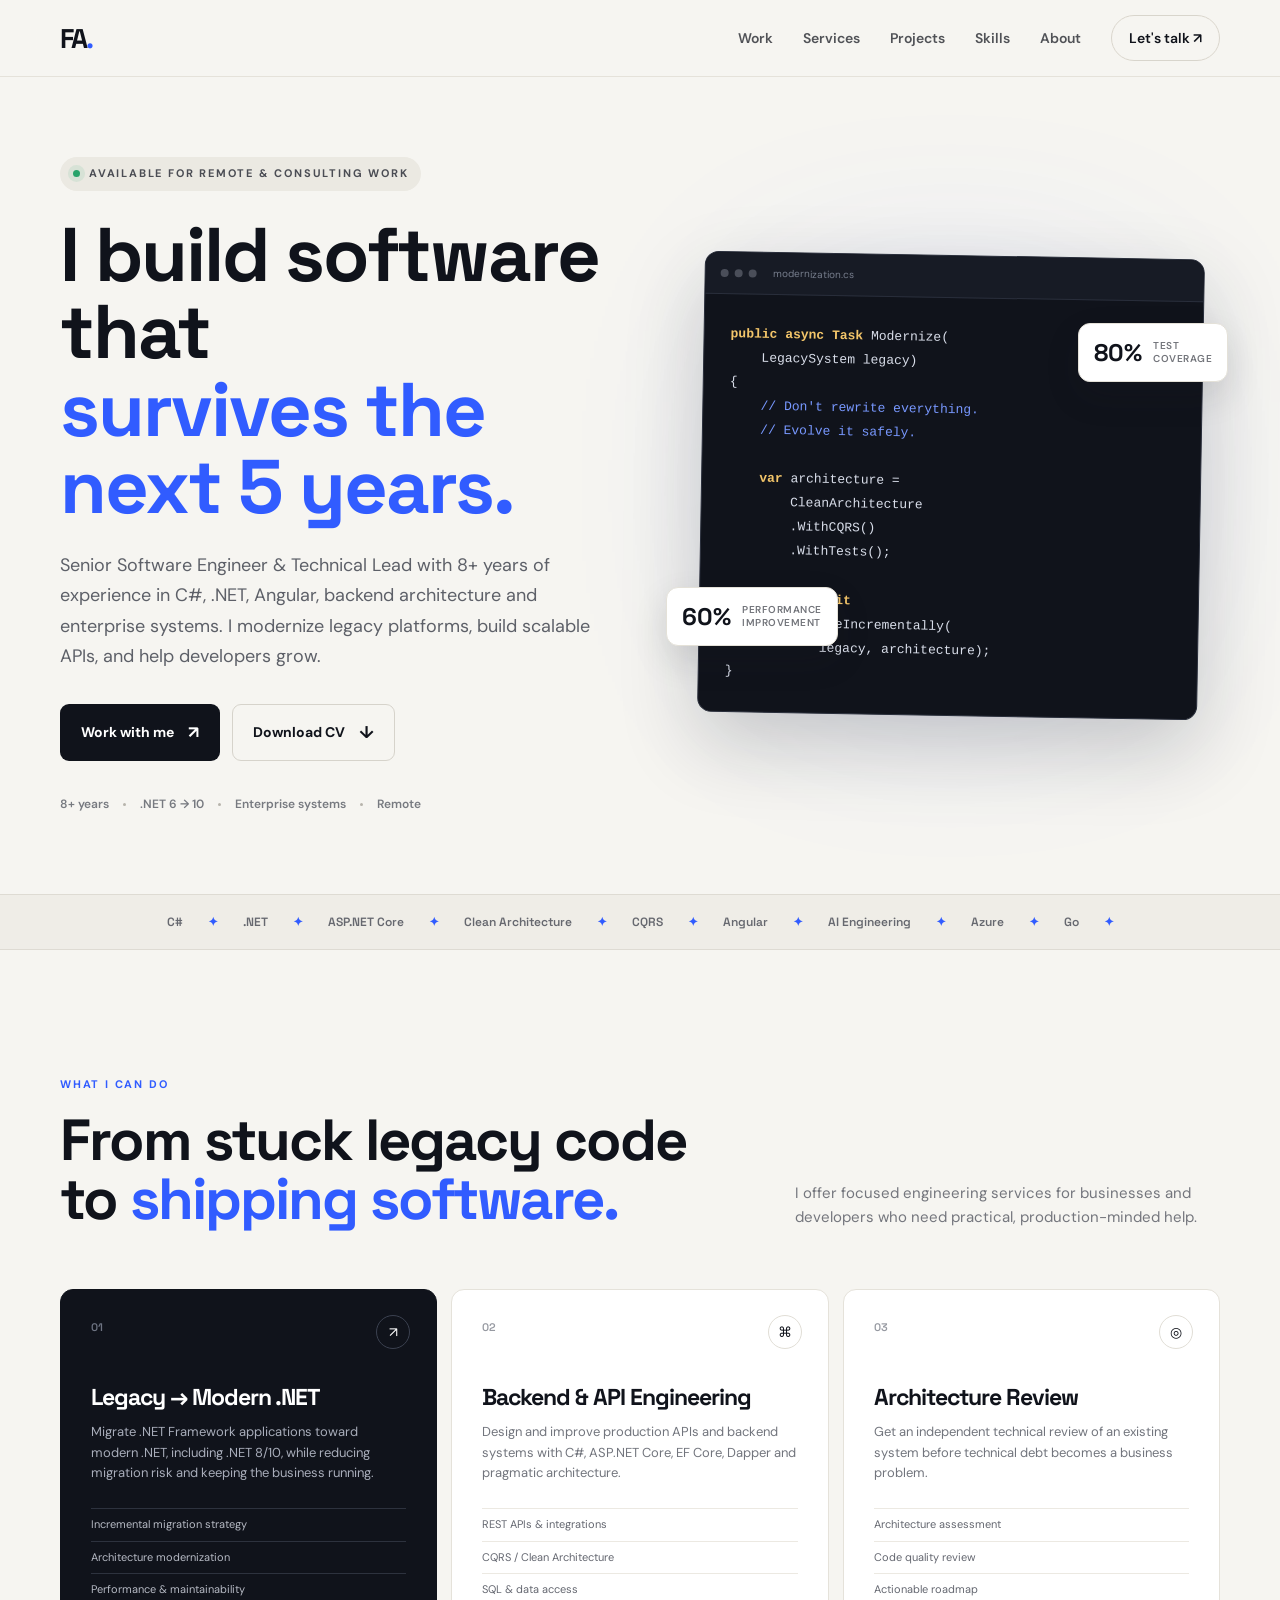
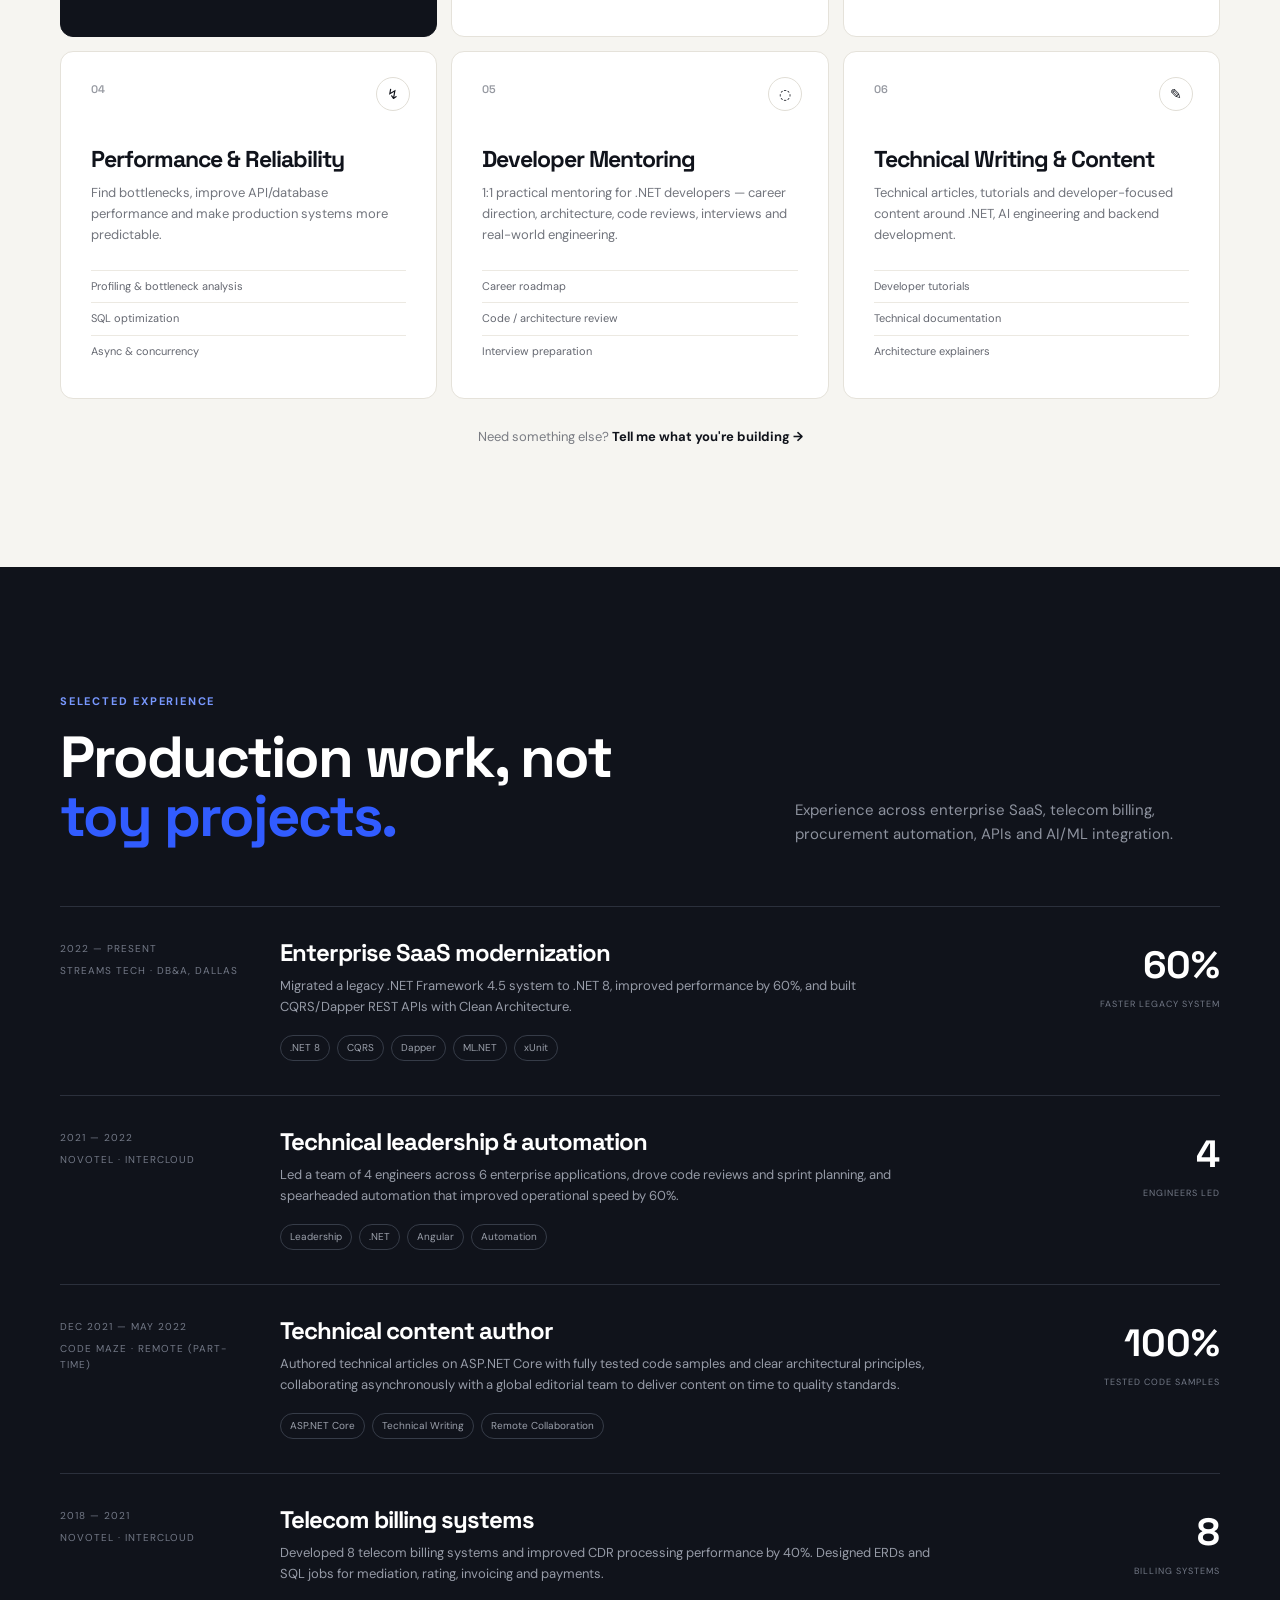
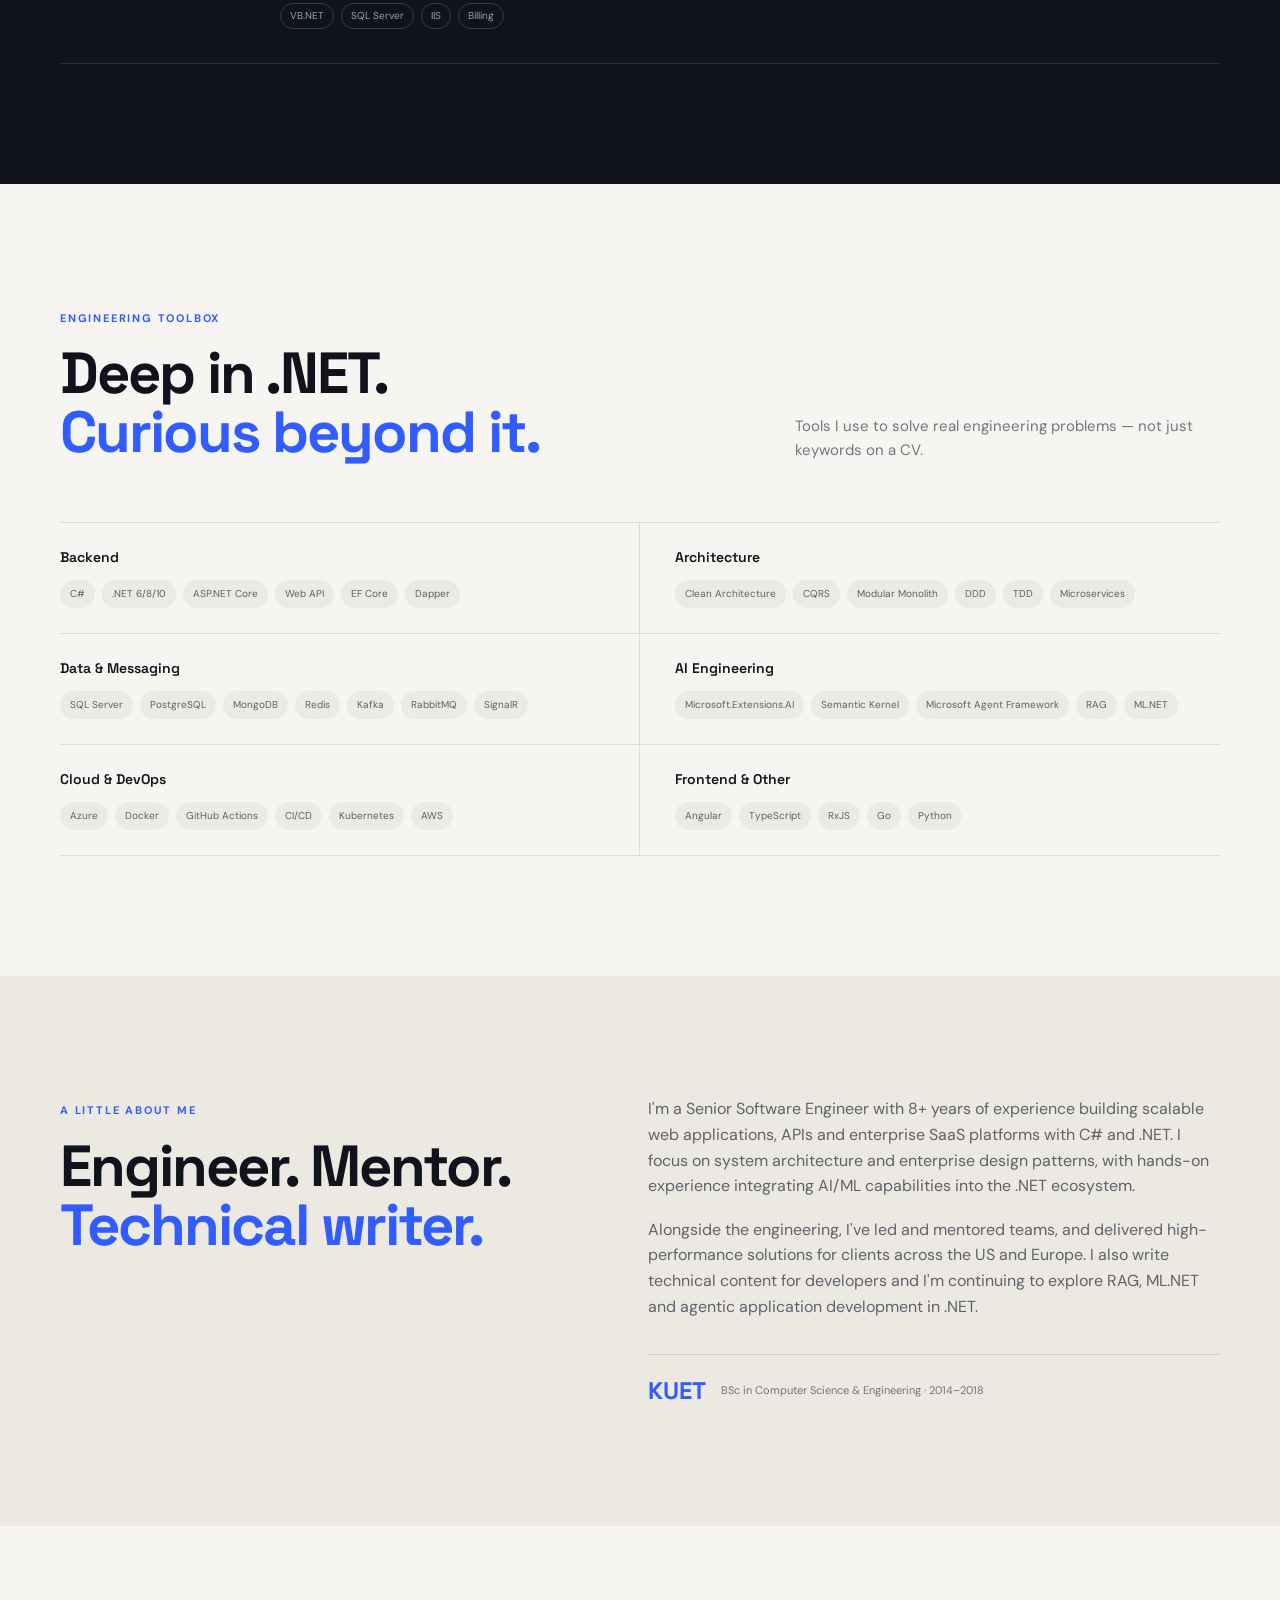
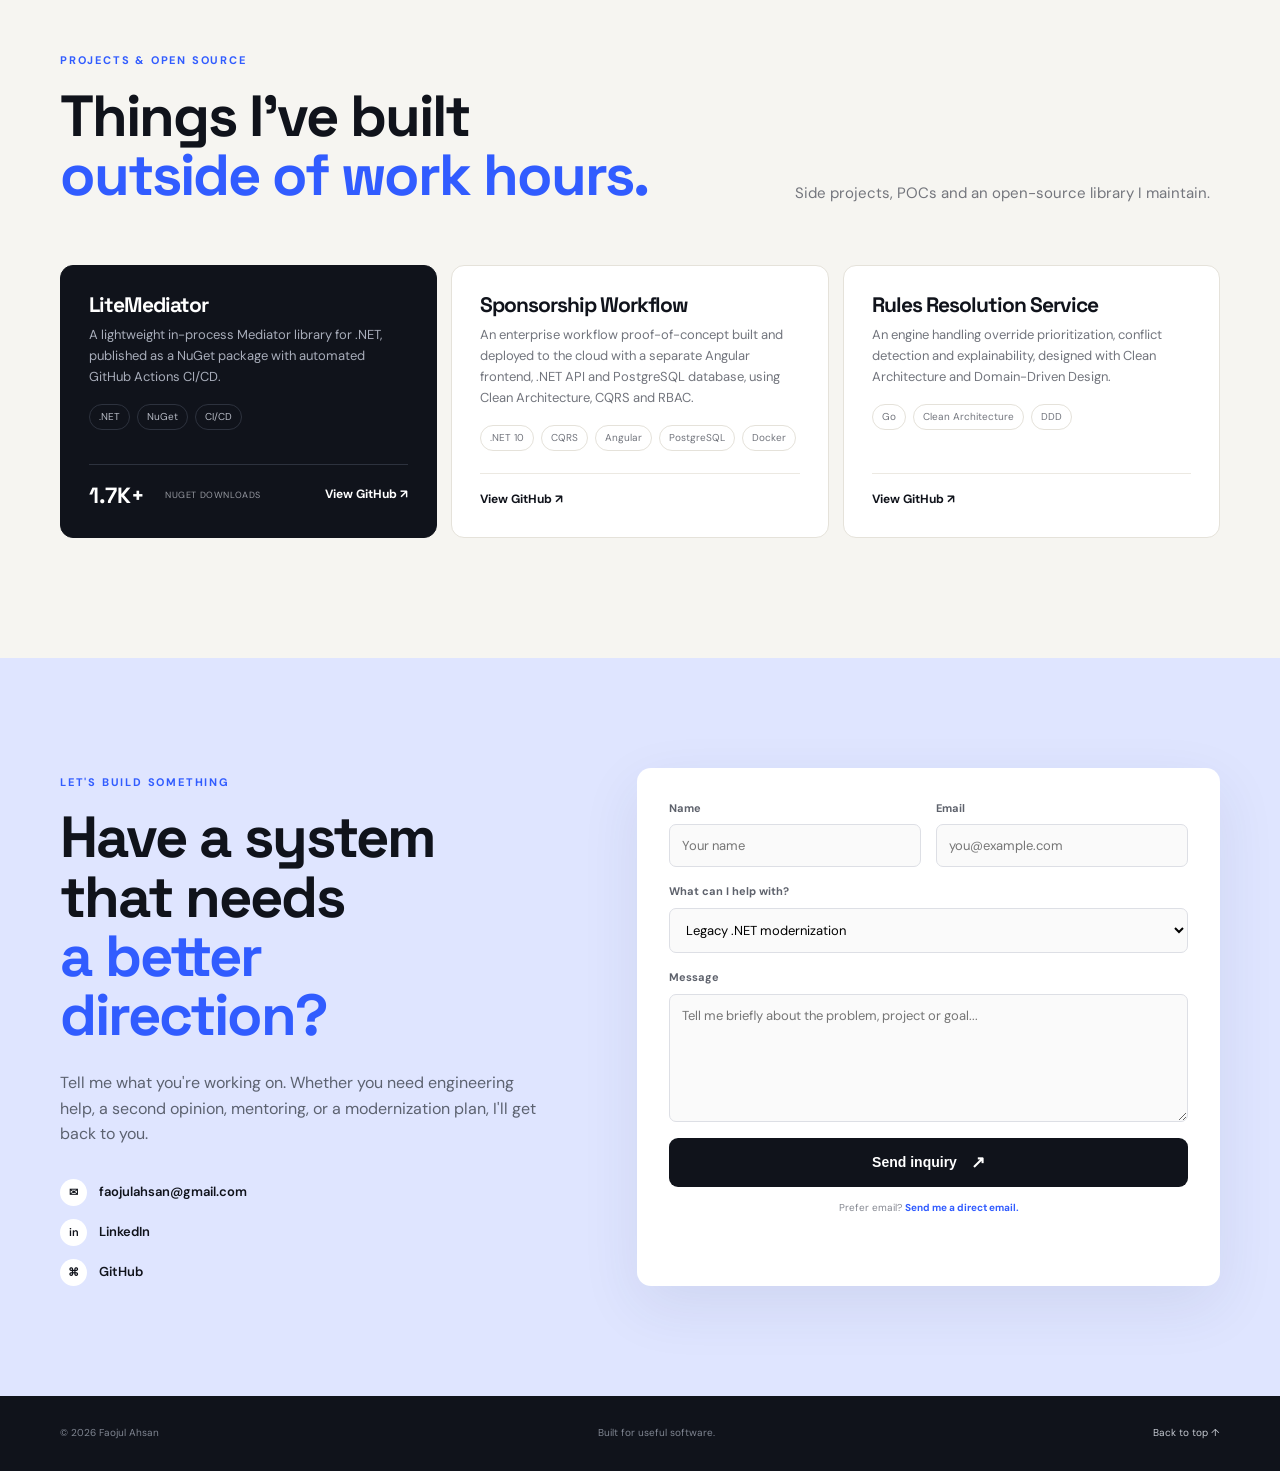
==== commit 03add49f: "updated design" ====
--- a/index.html
+++ b/index.html
@@ -18,6 +18,7 @@
       <div class="nav-links">
         <a href="#work">Work</a>
         <a href="#services">Services</a>
+        <a href="#projects">Projects</a>
         <a href="#skills">Skills</a>
         <a href="#about">About</a>
         <a href="#contact" class="nav-cta">Let's talk <span>↗</span></a>
@@ -145,6 +146,11 @@
             <div class="work-result"><strong>4</strong><small>engineers led</small></div>
           </article>
           <article class="work-item">
+            <div class="work-meta"><span>Dec 2021 — May 2022</span><span>Code Maze · Remote (Part-time)</span></div>
+            <div class="work-main"><h3>Technical content author</h3><p>Authored technical articles on ASP.NET Core with fully tested code samples and clear architectural principles, collaborating asynchronously with a global editorial team to deliver content on time to quality standards.</p><div class="tags"><span>ASP.NET Core</span><span>Technical Writing</span><span>Remote Collaboration</span></div></div>
+            <div class="work-result"><strong>100%</strong><small>tested code samples</small></div>
+          </article>
+          <article class="work-item">
             <div class="work-meta"><span>2018 — 2021</span><span>Novotel · InterCloud</span></div>
             <div class="work-main"><h3>Telecom billing systems</h3><p>Developed 8 telecom billing systems and improved CDR processing performance by 40%. Designed ERDs and SQL jobs for mediation, rating, invoicing and payments.</p><div class="tags"><span>VB.NET</span><span>SQL Server</span><span>IIS</span><span>Billing</span></div></div>
             <div class="work-result"><strong>8</strong><small>billing systems</small></div>
@@ -175,19 +181,31 @@
           <h2>Engineer. Mentor.<br><em>Technical writer.</em></h2>
         </div>
         <div class="about-copy">
-          <p>I'm a Senior Software Engineer with 8+ years of hands-on experience building web applications, backend systems, APIs and enterprise solutions.</p>
-          <p>My strongest area is backend engineering with C# and .NET, but I care just as much about architecture, maintainability and helping teams make better technical decisions.</p>
-          <p>I have also worked with globally distributed teams and write technical content for developers. More recently, I'm exploring AI engineering, RAG, ML.NET and agentic application development in the .NET ecosystem.</p>
+          <p>I'm a Senior Software Engineer with 8+ years of experience building scalable web applications, APIs and enterprise SaaS platforms with C# and .NET. I focus on system architecture and enterprise design patterns, with hands-on experience integrating AI/ML capabilities into the .NET ecosystem.</p>
+          <p>Alongside the engineering, I've led and mentored teams, and delivered high-performance solutions for clients across the US and Europe. I also write technical content for developers and I'm continuing to explore RAG, ML.NET and agentic application development in .NET.</p>
           <div class="education"><strong>KUET</strong><span>BSc in Computer Science & Engineering · 2014–2018</span></div>
         </div>
       </div>
     </section>
 
-    <section class="section open-source container">
-      <div class="oss-card">
-        <div><span class="section-kicker">OPEN SOURCE</span><h2>LiteMediator</h2><p>A lightweight in-process Mediator library for .NET, published as a NuGet package with automated GitHub Actions CI/CD.</p></div>
-        <div class="oss-stat"><strong>1.4K+</strong><span>NuGet downloads</span></div>
-        <a class="btn btn-ghost" href="https://github.com/faojul" target="_blank" rel="noreferrer">View GitHub ↗</a>
+    <section id="projects" class="section container">
+      <div class="section-heading">
+        <div><span class="section-kicker">PROJECTS & OPEN SOURCE</span><h2>Things I've built<br><em>outside of work hours.</em></h2></div>
+        <p>Side projects, POCs and an open-source library I maintain.</p>
+      </div>
+      <div class="project-grid">
+        <article class="project-card featured">
+          <div><h3>LiteMediator</h3><p>A lightweight in-process Mediator library for .NET, published as a NuGet package with automated GitHub Actions CI/CD.</p><div class="tags"><span>.NET</span><span>NuGet</span><span>CI/CD</span></div></div>
+          <div class="project-foot"><strong>1.7K+</strong><span>NuGet downloads</span><a href="https://github.com/faojul/LiteMediator" target="_blank" rel="noreferrer">View GitHub ↗</a></div>
+        </article>
+        <article class="project-card">
+          <div><h3>Sponsorship Workflow</h3><p>An enterprise workflow proof-of-concept built and deployed to the cloud with a separate Angular frontend, .NET API and PostgreSQL database, using Clean Architecture, CQRS and RBAC.</p><div class="tags"><span>.NET 10</span><span>CQRS</span><span>Angular</span><span>PostgreSQL</span><span>Docker</span></div></div>
+          <div class="project-foot"><a href="https://github.com/faojul/Sponsorship-Workflow" target="_blank" rel="noreferrer">View GitHub ↗</a></div>
+        </article>
+        <article class="project-card">
+          <div><h3>Rules Resolution Service</h3><p>An engine handling override prioritization, conflict detection and explainability, designed with Clean Architecture and Domain-Driven Design.</p><div class="tags"><span>Go</span><span>Clean Architecture</span><span>DDD</span></div></div>
+          <div class="project-foot"><a href="https://github.com/faojul/Rules-Resolution-Service" target="_blank" rel="noreferrer">View GitHub ↗</a></div>
+        </article>
       </div>
     </section>
 
@@ -199,12 +217,16 @@
           <p>Tell me what you're working on. Whether you need engineering help, a second opinion, mentoring, or a modernization plan, I'll get back to you.</p>
           <div class="contact-links">
             <a href="mailto:faojulahsan@gmail.com"><span>✉</span> faojulahsan@gmail.com</a>
-            <a href="tel:+8801756285242"><span>☎</span> +880 175 628 5242</a>
             <a href="https://www.linkedin.com/in/faojul-ahsan" target="_blank" rel="noreferrer"><span>in</span> LinkedIn</a>
             <a href="https://github.com/faojul" target="_blank" rel="noreferrer"><span>⌘</span> GitHub</a>
           </div>
         </div>
-        <form class="contact-form" action="https://formspree.io/f/YOUR_FORM_ID" method="POST">
+        <form class="contact-form" action="https://formsubmit.co/faojulahsan@gmail.com" method="POST">
+          <input type="hidden" name="_subject" value="New inquiry from faojul.github.io">
+          <input type="hidden" name="_template" value="table">
+          <input type="hidden" name="_captcha" value="false">
+          <input type="hidden" name="_next" value="https://faojul.github.io/thank-you.html">
+          <input type="text" name="_honey" style="display:none" tabindex="-1" autocomplete="off">
           <div class="form-row"><label>Name<input type="text" name="name" placeholder="Your name" required></label><label>Email<input type="email" name="email" placeholder="you@example.com" required></label></div>
           <label>What can I help with?
             <select name="service">
--- a/style.css
+++ b/style.css
@@ -1 +1 @@
-*{box-sizing:border-box;margin:0;padding:0}html{scroll-behavior:smooth}body{font-family:"DM Sans",sans-serif;background:#f6f5f1;color:#10131b;line-height:1.6}.container{width:min(1160px,calc(100% - 40px));margin:auto}a{color:inherit;text-decoration:none}.nav-wrap{position:sticky;top:0;z-index:50;background:rgba(246,245,241,.88);backdrop-filter:blur(18px);border-bottom:1px solid #e5e2da}.nav{height:76px;display:flex;align-items:center;justify-content:space-between}.brand{font:700 27px "Space Grotesk";letter-spacing:-2px}.brand span{color:#315cff}.nav-links{display:flex;align-items:center;gap:30px;font-size:14px;font-weight:600}.nav-links a{opacity:.72}.nav-links a:hover{opacity:1}.nav-cta{padding:11px 17px;border:1px solid #d8d5cc;border-radius:100px;opacity:1!important}.menu-btn{display:none;background:none;border:0;font-size:23px}.hero{min-height:650px;display:grid;grid-template-columns:1.02fr .98fr;align-items:center;gap:60px;padding:80px 0}.eyebrow,.section-kicker{font-size:11px;font-weight:700;letter-spacing:1.8px;text-transform:uppercase}.eyebrow{display:inline-flex;gap:9px;align-items:center;background:#ebe9e2;border-radius:30px;padding:8px 13px;color:#4b4d54}.pulse{width:7px;height:7px;border-radius:50%;background:#27a36a;box-shadow:0 0 0 5px rgba(39,163,106,.1)}h1,h2,h3{font-family:"Space Grotesk",sans-serif;line-height:1.02;letter-spacing:-2px}h1{font-size:clamp(48px,6vw,76px);margin:25px 0 24px}h1 em,h2 em{font-style:normal;color:#315cff}.hero-text{font-size:18px;line-height:1.7;color:#5d6068;max-width:650px}.hero-actions{display:flex;gap:12px;margin-top:32px}.btn{display:inline-flex;align-items:center;justify-content:center;gap:14px;border-radius:9px;padding:14px 20px;font-weight:700;font-size:14px;border:1px solid transparent;cursor:pointer;transition:.2s}.btn span{font-size:17px}.btn-primary{background:#10131b;color:#fff}.btn-primary:hover{transform:translateY(-2px);background:#315cff}.btn-ghost{background:transparent;border-color:#d6d3cb}.btn-ghost:hover{border-color:#10131b}.trust-row{display:flex;align-items:center;gap:14px;margin-top:34px;font-size:12px;color:#777a80;font-weight:600}.trust-row i{width:3px;height:3px;border-radius:50%;background:#b7b4ac}.hero-card{position:relative;min-height:450px;display:flex;align-items:center;justify-content:center}.card-glow{position:absolute;width:360px;height:360px;background:#315cff;filter:blur(110px);opacity:.13}.code-window{position:relative;width:min(500px,100%);background:#10131b;border:1px solid #292e3b;border-radius:14px;box-shadow:0 30px 80px rgba(20,25,40,.2);overflow:hidden;transform:rotate(1deg)}.window-bar{height:42px;background:#171b25;border-bottom:1px solid #292e3b;display:flex;align-items:center;padding:0 15px;gap:6px}.window-bar>span{width:8px;height:8px;border-radius:50%;background:#4a4e59}.window-bar small{margin-left:10px;color:#777e8d;font-size:10px}.code-window pre{padding:28px 26px;color:#d9deea;font:500 13px/1.85 ui-monospace,SFMono-Regular,Menlo,monospace;overflow:auto}.code-window b{color:#f4c66a}.code-window .blue{color:#7898ff}.floating-stat{position:absolute;background:#fff;border:1px solid #e4e1d8;box-shadow:0 14px 35px rgba(30,32,40,.12);border-radius:12px;padding:13px 15px;display:flex;align-items:center;gap:11px}.floating-stat strong{font:700 24px "Space Grotesk"}.floating-stat span{font-size:10px;line-height:1.25;color:#73757b;font-weight:600;text-transform:uppercase;letter-spacing:.5px}.stat-one{left:-15px;bottom:70px}.stat-two{right:-8px;top:68px}.marquee{overflow:hidden;border-top:1px solid #dedbd3;border-bottom:1px solid #dedbd3;background:#efede7}.marquee-inner{display:flex;justify-content:center;align-items:center;gap:25px;min-width:max-content;padding:19px 0;font:600 12px "Space Grotesk";color:#66686f}.marquee b{color:#315cff}.section{padding:120px 0}.section-heading{display:grid;grid-template-columns:1fr .65fr;gap:80px;align-items:end;margin-bottom:60px}.section-kicker{color:#315cff}.section-heading h2,.about-grid h2,.contact-intro h2{font-size:clamp(38px,5vw,58px);margin-top:15px}.section-heading>p{color:#74767d;font-size:15px;max-width:420px}.service-grid{display:grid;grid-template-columns:repeat(3,1fr);gap:14px}.service{background:#fff;border:1px solid #e5e2da;border-radius:13px;padding:30px;min-height:330px;position:relative;transition:.25s}.service:hover{transform:translateY(-5px);box-shadow:0 18px 50px rgba(30,35,45,.08)}.service.featured{background:#10131b;color:#fff;border-color:#10131b}.service-number{font:600 11px "Space Grotesk";color:#9699a1}.featured .service-number{color:#6e7483}.service-icon{position:absolute;right:26px;top:25px;width:34px;height:34px;border:1px solid #e1ded6;border-radius:50%;display:grid;place-items:center;font-size:14px}.featured .service-icon{border-color:#3b4150}.service h3{font-size:23px;margin:52px 0 12px;letter-spacing:-1px}.service p{font-size:13px;color:#72757d}.featured p{color:#a8adba}.service ul{list-style:none;margin-top:24px;font-size:11px;color:#646770}.featured ul{color:#b6bac4}.service li{padding:7px 0;border-top:1px solid #ece9e2}.featured li{border-color:#2d323e}.service-note{text-align:center;margin-top:28px;color:#7a7c83;font-size:13px}.service-note a{font-weight:700;color:#10131b}.dark-section{background:#10131b;color:#fff}.dark-section .section-kicker{color:#7898ff}.dark-section .section-heading>p{color:#8d929e}.work-list{border-top:1px solid #2b303c}.work-item{display:grid;grid-template-columns:180px 1fr 120px;gap:40px;padding:34px 0;border-bottom:1px solid #2b303c;align-items:start}.work-meta{display:flex;flex-direction:column;gap:6px;font-size:10px;text-transform:uppercase;letter-spacing:1px;color:#737987}.work-main h3{font-size:24px;letter-spacing:-1px}.work-main p{color:#969ba7;font-size:13px;max-width:650px;margin:10px 0 18px}.tags{display:flex;gap:7px;flex-wrap:wrap}.tags span{border:1px solid #363c48;border-radius:20px;padding:4px 9px;color:#9ba0ab;font-size:10px}.work-result{text-align:right}.work-result strong{display:block;font:700 38px "Space Grotesk";color:#fff}.work-result small{color:#737987;font-size:9px;text-transform:uppercase;letter-spacing:1px}.skills-layout{display:grid;grid-template-columns:1fr 1fr;border-top:1px solid #dedbd3}.skill-block{padding:25px 0;border-bottom:1px solid #dedbd3}.skill-block:nth-child(odd){padding-right:35px;border-right:1px solid #dedbd3}.skill-block:nth-child(even){padding-left:35px}.skill-block h4{font:600 14px "Space Grotesk";margin-bottom:14px}.skill-pills{display:flex;gap:7px;flex-wrap:wrap}.skill-pills span{background:#eceae4;border-radius:20px;padding:6px 10px;font-size:10px;color:#5d6068}.about-section{background:#ebe9e2}.about-grid{display:grid;grid-template-columns:.9fr 1.1fr;gap:120px}.about-copy{max-width:600px}.about-copy p{font-size:16px;color:#5f626a;margin-bottom:18px}.education{margin-top:35px;padding-top:20px;border-top:1px solid #d3d0c8;display:flex;gap:15px;align-items:center}.education strong{font:700 24px "Space Grotesk";color:#315cff}.education span{font-size:11px;color:#70737a}.oss-card{background:#fff;border:1px solid #e2dfd7;border-radius:15px;padding:35px 40px;display:grid;grid-template-columns:1fr auto auto;align-items:center;gap:35px}.oss-card h2{font-size:34px;margin:8px 0}.oss-card p{font-size:13px;color:#72757c;max-width:550px}.oss-stat{text-align:center;border-left:1px solid #e1ded6;padding-left:35px}.oss-stat strong{display:block;font:700 30px "Space Grotesk"}.oss-stat span{font-size:10px;color:#7a7d84}.contact-section{background:#dfe5ff;padding:110px 0}.contact-grid{display:grid;grid-template-columns:.9fr 1.1fr;gap:100px}.contact-intro>p{margin-top:25px;color:#5c6270;max-width:480px}.contact-links{display:flex;flex-direction:column;gap:13px;margin-top:32px;font-size:13px;font-weight:600}.contact-links a{display:flex;align-items:center;gap:12px}.contact-links span{width:27px;height:27px;border-radius:50%;display:grid;place-items:center;background:#fff;font-size:11px}.contact-form{background:#fff;padding:32px;border-radius:14px;box-shadow:0 20px 60px rgba(42,55,100,.09)}.form-row{display:grid;grid-template-columns:1fr 1fr;gap:15px}.contact-form label{display:block;font-size:11px;font-weight:700;color:#5e626c;margin-bottom:16px}.contact-form input,.contact-form select,.contact-form textarea{display:block;width:100%;margin-top:7px;border:1px solid #dddfe5;border-radius:7px;background:#fafafa;padding:12px;font:400 13px "DM Sans";outline:none}.contact-form textarea{resize:vertical}.contact-form input:focus,.contact-form select:focus,.contact-form textarea:focus{border-color:#315cff;background:#fff}.submit-btn{width:100%;border:0}.form-note{text-align:center;font-size:10px;color:#858891;margin-top:13px}.form-note a{font-weight:700;color:#315cff}.footer{background:#10131b;color:#7f8591}.footer-inner{height:75px;display:flex;align-items:center;justify-content:space-between;font-size:10px}.footer a{color:#c5c9d1}@media(max-width:900px){.nav-links{display:none}.menu-btn{display:block}.hero{grid-template-columns:1fr;padding:65px 0}.hero-card{min-height:390px}.service-grid{grid-template-columns:1fr 1fr}.section-heading{grid-template-columns:1fr;gap:18px}.work-item{grid-template-columns:120px 1fr}.work-result{display:none}.about-grid,.contact-grid{grid-template-columns:1fr;gap:45px}.oss-card{grid-template-columns:1fr}.oss-stat{border-left:0;border-top:1px solid #e1ded6;padding:20px 0 0;text-align:left}}@media(max-width:600px){.container{width:min(100% - 28px,1160px)}.hero{padding:55px 0}.hero-card{min-height:330px}.code-window pre{font-size:10px}.floating-stat{transform:scale(.85)}.stat-one{left:-10px;bottom:25px}.stat-two{right:-10px;top:20px}.trust-row{gap:8px;flex-wrap:wrap}.trust-row i{display:none}.service-grid{grid-template-columns:1fr}.service{min-height:auto}.section{padding:80px 0}.work-item{grid-template-columns:1fr;gap:12px}.work-meta{flex-direction:row}.skills-layout{grid-template-columns:1fr}.skill-block:nth-child(odd){padding-right:0;border-right:0}.skill-block:nth-child(even){padding-left:0}.form-row{grid-template-columns:1fr}.contact-section{padding:80px 0}.footer-inner{height:auto;padding:20px 0;gap:10px;flex-wrap:wrap}.oss-card{padding:28px}.hero-actions{flex-wrap:wrap}.btn{flex:1}}+*{box-sizing:border-box;margin:0;padding:0}html{scroll-behavior:smooth}body{font-family:"DM Sans",sans-serif;background:#f6f5f1;color:#10131b;line-height:1.6}.container{width:min(1160px,calc(100% - 40px));margin:auto}a{color:inherit;text-decoration:none}.nav-wrap{position:sticky;top:0;z-index:50;background:rgba(246,245,241,.88);backdrop-filter:blur(18px);border-bottom:1px solid #e5e2da}.nav{height:76px;display:flex;align-items:center;justify-content:space-between}.brand{font:700 27px "Space Grotesk";letter-spacing:-2px}.brand span{color:#315cff}.nav-links{display:flex;align-items:center;gap:30px;font-size:14px;font-weight:600}.nav-links a{opacity:.72}.nav-links a:hover{opacity:1}.nav-cta{padding:11px 17px;border:1px solid #d8d5cc;border-radius:100px;opacity:1!important}.menu-btn{display:none;background:none;border:0;font-size:23px}.hero{min-height:650px;display:grid;grid-template-columns:1.02fr .98fr;align-items:center;gap:60px;padding:80px 0}.eyebrow,.section-kicker{font-size:11px;font-weight:700;letter-spacing:1.8px;text-transform:uppercase}.eyebrow{display:inline-flex;gap:9px;align-items:center;background:#ebe9e2;border-radius:30px;padding:8px 13px;color:#4b4d54}.pulse{width:7px;height:7px;border-radius:50%;background:#27a36a;box-shadow:0 0 0 5px rgba(39,163,106,.1)}h1,h2,h3{font-family:"Space Grotesk",sans-serif;line-height:1.02;letter-spacing:-2px}h1{font-size:clamp(48px,6vw,76px);margin:25px 0 24px}h1 em,h2 em{font-style:normal;color:#315cff}.hero-text{font-size:18px;line-height:1.7;color:#5d6068;max-width:650px}.hero-actions{display:flex;gap:12px;margin-top:32px}.btn{display:inline-flex;align-items:center;justify-content:center;gap:14px;border-radius:9px;padding:14px 20px;font-weight:700;font-size:14px;border:1px solid transparent;cursor:pointer;transition:.2s}.btn span{font-size:17px}.btn-primary{background:#10131b;color:#fff}.btn-primary:hover{transform:translateY(-2px);background:#315cff}.btn-ghost{background:transparent;border-color:#d6d3cb}.btn-ghost:hover{border-color:#10131b}.trust-row{display:flex;align-items:center;gap:14px;margin-top:34px;font-size:12px;color:#777a80;font-weight:600}.trust-row i{width:3px;height:3px;border-radius:50%;background:#b7b4ac}.hero-card{position:relative;min-height:450px;display:flex;align-items:center;justify-content:center}.card-glow{position:absolute;width:360px;height:360px;background:#315cff;filter:blur(110px);opacity:.13}.code-window{position:relative;width:min(500px,100%);background:#10131b;border:1px solid #292e3b;border-radius:14px;box-shadow:0 30px 80px rgba(20,25,40,.2);overflow:hidden;transform:rotate(1deg)}.window-bar{height:42px;background:#171b25;border-bottom:1px solid #292e3b;display:flex;align-items:center;padding:0 15px;gap:6px}.window-bar>span{width:8px;height:8px;border-radius:50%;background:#4a4e59}.window-bar small{margin-left:10px;color:#777e8d;font-size:10px}.code-window pre{padding:28px 26px;color:#d9deea;font:500 13px/1.85 ui-monospace,SFMono-Regular,Menlo,monospace;overflow:auto}.code-window b{color:#f4c66a}.code-window .blue{color:#7898ff}.floating-stat{position:absolute;background:#fff;border:1px solid #e4e1d8;box-shadow:0 14px 35px rgba(30,32,40,.12);border-radius:12px;padding:13px 15px;display:flex;align-items:center;gap:11px}.floating-stat strong{font:700 24px "Space Grotesk"}.floating-stat span{font-size:10px;line-height:1.25;color:#73757b;font-weight:600;text-transform:uppercase;letter-spacing:.5px}.stat-one{left:-15px;bottom:70px}.stat-two{right:-8px;top:68px}.marquee{overflow:hidden;border-top:1px solid #dedbd3;border-bottom:1px solid #dedbd3;background:#efede7}.marquee-inner{display:flex;justify-content:center;align-items:center;gap:25px;min-width:max-content;padding:19px 0;font:600 12px "Space Grotesk";color:#66686f}.marquee b{color:#315cff}.section{padding:120px 0}.section-heading{display:grid;grid-template-columns:1fr .65fr;gap:80px;align-items:end;margin-bottom:60px}.section-kicker{color:#315cff}.section-heading h2,.about-grid h2,.contact-intro h2{font-size:clamp(38px,5vw,58px);margin-top:15px}.section-heading>p{color:#74767d;font-size:15px;max-width:420px}.service-grid{display:grid;grid-template-columns:repeat(3,1fr);gap:14px}.service{background:#fff;border:1px solid #e5e2da;border-radius:13px;padding:30px;min-height:330px;position:relative;transition:.25s}.service:hover{transform:translateY(-5px);box-shadow:0 18px 50px rgba(30,35,45,.08)}.service.featured{background:#10131b;color:#fff;border-color:#10131b}.service-number{font:600 11px "Space Grotesk";color:#9699a1}.featured .service-number{color:#6e7483}.service-icon{position:absolute;right:26px;top:25px;width:34px;height:34px;border:1px solid #e1ded6;border-radius:50%;display:grid;place-items:center;font-size:14px}.featured .service-icon{border-color:#3b4150}.service h3{font-size:23px;margin:52px 0 12px;letter-spacing:-1px}.service p{font-size:13px;color:#72757d}.featured p{color:#a8adba}.service ul{list-style:none;margin-top:24px;font-size:11px;color:#646770}.featured ul{color:#b6bac4}.service li{padding:7px 0;border-top:1px solid #ece9e2}.featured li{border-color:#2d323e}.service-note{text-align:center;margin-top:28px;color:#7a7c83;font-size:13px}.service-note a{font-weight:700;color:#10131b}.dark-section{background:#10131b;color:#fff}.dark-section .section-kicker{color:#7898ff}.dark-section .section-heading>p{color:#8d929e}.work-list{border-top:1px solid #2b303c}.work-item{display:grid;grid-template-columns:180px 1fr 120px;gap:40px;padding:34px 0;border-bottom:1px solid #2b303c;align-items:start}.work-meta{display:flex;flex-direction:column;gap:6px;font-size:10px;text-transform:uppercase;letter-spacing:1px;color:#737987}.work-main h3{font-size:24px;letter-spacing:-1px}.work-main p{color:#969ba7;font-size:13px;max-width:650px;margin:10px 0 18px}.tags{display:flex;gap:7px;flex-wrap:wrap}.tags span{border:1px solid #363c48;border-radius:20px;padding:4px 9px;color:#9ba0ab;font-size:10px}.work-result{text-align:right}.work-result strong{display:block;font:700 38px "Space Grotesk";color:#fff}.work-result small{color:#737987;font-size:9px;text-transform:uppercase;letter-spacing:1px}.skills-layout{display:grid;grid-template-columns:1fr 1fr;border-top:1px solid #dedbd3}.skill-block{padding:25px 0;border-bottom:1px solid #dedbd3}.skill-block:nth-child(odd){padding-right:35px;border-right:1px solid #dedbd3}.skill-block:nth-child(even){padding-left:35px}.skill-block h4{font:600 14px "Space Grotesk";margin-bottom:14px}.skill-pills{display:flex;gap:7px;flex-wrap:wrap}.skill-pills span{background:#eceae4;border-radius:20px;padding:6px 10px;font-size:10px;color:#5d6068}.about-section{background:#ebe9e2}.about-grid{display:grid;grid-template-columns:.9fr 1.1fr;gap:120px}.about-copy{max-width:600px}.about-copy p{font-size:16px;color:#5f626a;margin-bottom:18px}.education{margin-top:35px;padding-top:20px;border-top:1px solid #d3d0c8;display:flex;gap:15px;align-items:center}.education strong{font:700 24px "Space Grotesk";color:#315cff}.education span{font-size:11px;color:#70737a}.project-grid{display:grid;grid-template-columns:repeat(3,1fr);gap:14px}.project-card{background:#fff;border:1px solid #e5e2da;border-radius:13px;padding:28px;display:flex;flex-direction:column;justify-content:space-between;gap:22px;transition:.25s}.project-card:hover{transform:translateY(-5px);box-shadow:0 18px 50px rgba(30,35,45,.08)}.project-card.featured{background:#10131b;color:#fff;border-color:#10131b}.project-card h3{font-size:21px;letter-spacing:-1px;margin-bottom:10px}.project-card p{font-size:13px;color:#72757d;margin-bottom:16px}.project-card.featured p{color:#a8adba}.project-card .tags span{border:1px solid #e5e2da;border-radius:20px;padding:4px 9px;color:#72757d;font-size:10px}.project-card.featured .tags span{border-color:#2d323e;color:#b6bac4}.project-foot{display:flex;align-items:center;justify-content:space-between;gap:12px;padding-top:16px;border-top:1px solid #ece9e2}.project-card.featured .project-foot{border-color:#2d323e}.project-foot strong{font:700 22px "Space Grotesk"}.project-foot span{font-size:9px;text-transform:uppercase;letter-spacing:.6px;color:#9699a1;margin-right:auto;padding-left:8px}.project-foot a{font-size:12px;font-weight:700;white-space:nowrap}.project-card.featured .project-foot a{color:#fff}.contact-section{background:#dfe5ff;padding:110px 0}.contact-grid{display:grid;grid-template-columns:.9fr 1.1fr;gap:100px}.contact-intro>p{margin-top:25px;color:#5c6270;max-width:480px}.contact-links{display:flex;flex-direction:column;gap:13px;margin-top:32px;font-size:13px;font-weight:600}.contact-links a{display:flex;align-items:center;gap:12px}.contact-links span{width:27px;height:27px;border-radius:50%;display:grid;place-items:center;background:#fff;font-size:11px}.contact-form{background:#fff;padding:32px;border-radius:14px;box-shadow:0 20px 60px rgba(42,55,100,.09)}.form-row{display:grid;grid-template-columns:1fr 1fr;gap:15px}.contact-form label{display:block;font-size:11px;font-weight:700;color:#5e626c;margin-bottom:16px}.contact-form input,.contact-form select,.contact-form textarea{display:block;width:100%;margin-top:7px;border:1px solid #dddfe5;border-radius:7px;background:#fafafa;padding:12px;font:400 13px "DM Sans";outline:none}.contact-form textarea{resize:vertical}.contact-form input:focus,.contact-form select:focus,.contact-form textarea:focus{border-color:#315cff;background:#fff}.submit-btn{width:100%;border:0}.form-note{text-align:center;font-size:10px;color:#858891;margin-top:13px}.form-note a{font-weight:700;color:#315cff}.footer{background:#10131b;color:#7f8591}.footer-inner{height:75px;display:flex;align-items:center;justify-content:space-between;font-size:10px}.footer a{color:#c5c9d1}@media(max-width:900px){.nav-links{display:none}.menu-btn{display:block}.hero{grid-template-columns:1fr;padding:65px 0}.hero-card{min-height:390px}.service-grid{grid-template-columns:1fr 1fr}.section-heading{grid-template-columns:1fr;gap:18px}.work-item{grid-template-columns:120px 1fr}.work-result{display:none}.about-grid,.contact-grid{grid-template-columns:1fr;gap:45px}.project-grid{grid-template-columns:1fr}}@media(max-width:600px){.container{width:min(100% - 28px,1160px)}.hero{padding:55px 0}.hero-card{min-height:330px}.code-window pre{font-size:10px}.floating-stat{transform:scale(.85)}.stat-one{left:-10px;bottom:25px}.stat-two{right:-10px;top:20px}.trust-row{gap:8px;flex-wrap:wrap}.trust-row i{display:none}.service-grid{grid-template-columns:1fr}.service{min-height:auto}.section{padding:80px 0}.work-item{grid-template-columns:1fr;gap:12px}.work-meta{flex-direction:row}.skills-layout{grid-template-columns:1fr}.skill-block:nth-child(odd){padding-right:0;border-right:0}.skill-block:nth-child(even){padding-left:0}.form-row{grid-template-columns:1fr}.contact-section{padding:80px 0}.footer-inner{height:auto;padding:20px 0;gap:10px;flex-wrap:wrap}.project-card{padding:22px}.hero-actions{flex-wrap:wrap}.btn{flex:1}}
